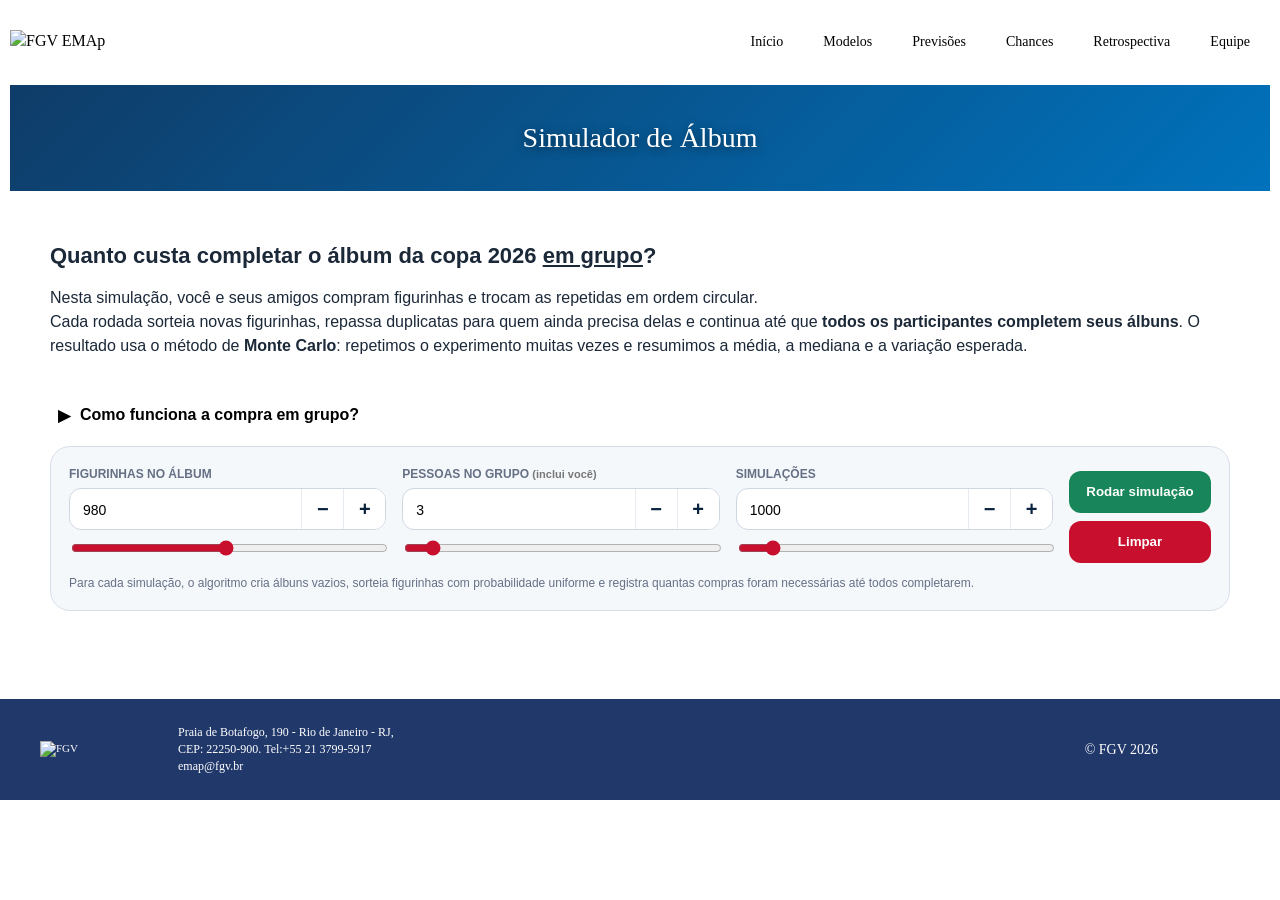
==== docs/album.html @ d5996867 "Add album.html and album.css" ====
<!ATUALIZADO EM: 22/05/2026>
<!DOCTYPE html>
<html lang="pt-BR">
    <head>
        <link rel="icon" href="images/favicon.png">
        <meta charset="UTF-8"/>
        <meta name="viewport" content="width=device-width, initial-scale=1.0">
        <link rel="stylesheet" href="css/styles.css" type="text/css">
        <link rel="stylesheet" href="css/album.css" type="text/css">
        <title>EMAp: Simulador de Álbum</title>
        <!-- Global site tag (gtag.js) - Google Analytics -->
        <script async src="https://www.googletagmanager.com/gtag/js?id=UA-119803899-1"></script>
        <script>
            window.dataLayer = window.dataLayer || [];
            function gtag() {
                dataLayer.push(arguments);
            }
            gtag('js', new Date());
            gtag('config', 'UA-119803899-1');
        </script>
    </head>
    <body>
        <!-- Início do cabeçalho-->
        <div class="page">
            <header>
                <div class="container-header">
                    <div class="logo">
                        <img src="images/logo.png" alt="FGV EMAp" />
                    </div>

                    <div class="menu-toggle" aria-label="Abrir menu" role="button" tabindex="0">
                        <span></span>
                        <span></span>
                        <span></span>
                    </div>

                    <nav class="menu">
                        <ul>
                            <li><a href="index.html">Início</a></li>
                            <li><a href="modelos.html">Modelos</a></li>
                            <li><a href="previsoes.html">Previsões</a></li>
                            <li><a href="chances.html">Chances</a></li>
                            <li><a href="vis.html">Retrospectiva</a></li>
                            <li><a href="equipe.html">Equipe</a></li>
                            <!--<li><a href="midia.html">Na Mídia</a></li>-->
                        </ul>
                    </nav>
                </div>
            </header>
            <!--Final do cabeçalho-->

            <!-- Banner das páginas -->
            <div class="banner-cabecalho">
                <div class="texto-banner">Simulador de Álbum</div>
            </div>
            <!--Fim do banner das páginas-->

            <!-- Conteúdo principal -->
            <div class="container">
                <div id="conteudo" style="width: 100%; max-width: 1200px; margin: 0 auto;">
                    <section id="album-simulador" class="album-simulador">
                        <div class="album-hero">
                            <h1>Quanto custa completar o álbum da copa 2026 <u>em grupo</u>?</h1>
                            <p>
                                Nesta simulação, você e seus amigos compram figurinhas e trocam as repetidas em ordem circular.<br>
                                Cada rodada sorteia novas figurinhas, repassa duplicatas para quem ainda precisa delas e continua até que
                                <strong>todos os participantes completem seus álbuns</strong>. O resultado usa o método de <strong>Monte Carlo</strong>:
                                repetimos o experimento muitas vezes e resumimos a média, a mediana e a variação esperada.
                            </p>
                        </div>

                        <button class="wc-accordion-toggle" type="button" aria-expanded="false" aria-controls="album-how-it-works">
                            <span class="arrow">▶</span>
                            Como funciona a compra em grupo?
                        </button>

                        <div id="album-how-it-works" class="wc-accordion-content">
                            <div class="wc-accordion-inner">
                                <p>Neste modelo, simulamos um grupo cooperando para reduzir desperdício de figurinhas repetidas:</p>
                                <ol>
                                    <li>Cada participante compra uma figurinha por vez, em rodízio.</li>
                                    <li>Se a pessoa já tem a figurinha, ela passa a repetida para o próximo participante do círculo.</li>
                                    <li>A figurinha continua circulando até encontrar alguém que ainda não a tenha; se todos já tiverem, ela é descartada.</li>
                                    <li><strong>Importante:</strong> quem completa o álbum primeiro continua comprando para ajudar o grupo até que o último álbum seja fechado.</li>
                                </ol>
                            </div>
                        </div>

                        <div class="album-controls" aria-label="Configurações da simulação">
                            <div class="album-field">
                                <label for="album-stickers">Figurinhas no álbum</label>
                                <div class="album-stepper">
                                    <input id="album-stickers" type="number" inputmode="numeric" min="10" max="2000" step="1" value="980">
                                    <button type="button" data-step-target="album-stickers" data-step="-10" aria-label="Diminuir figurinhas">−</button>
                                    <button type="button" data-step-target="album-stickers" data-step="10" aria-label="Aumentar figurinhas">+</button>
                                </div>
                                <input id="album-stickers-range" type="range" min="10" max="2000" step="10" value="980" aria-label="Figurinhas no álbum">
                            </div>

                            <div class="album-field">
                                <label for="album-people">Pessoas no grupo <small>(inclui você)</small></label>
                                <div class="album-stepper">
                                    <input id="album-people" type="number" inputmode="numeric" min="1" max="30" step="1" value="3">
                                    <button type="button" data-step-target="album-people" data-step="-1" aria-label="Diminuir pessoas">−</button>
                                    <button type="button" data-step-target="album-people" data-step="1" aria-label="Aumentar pessoas">+</button>
                                </div>
                                <input id="album-people-range" type="range" min="1" max="30" step="1" value="3" aria-label="Pessoas no grupo">
                            </div>

                            <div class="album-field">
                                <label for="album-simulations">Simulações</label>
                                <div class="album-stepper">
                                    <input id="album-simulations" type="number" inputmode="numeric" min="100" max="10000" step="100" value="1000">
                                    <button type="button" data-step-target="album-simulations" data-step="-100" aria-label="Diminuir simulações">−</button>
                                    <button type="button" data-step-target="album-simulations" data-step="100" aria-label="Aumentar simulações">+</button>
                                </div>
                                <input id="album-simulations-range" type="range" min="100" max="10000" step="100" value="1000" aria-label="Número de simulações">
                            </div>

                            <div class="album-actions">
                                <button id="album-run" class="album-run" type="button">Rodar simulação</button>
                                <button id="album-reset" class="album-reset" type="button">Limpar</button>
                            </div>

                            <p class="album-hint">
                                Para cada simulação, o algoritmo cria álbuns vazios, sorteia figurinhas com probabilidade uniforme e registra quantas compras foram necessárias até todos completarem.
                            </p>
                        </div>

                        <div id="album-progress" class="album-progress" hidden>
                            <div class="album-progress-top">
                                <span>Simulando...</span>
                                <strong id="album-progress-label">0%</strong>
                            </div>
                            <div class="album-progress-bar" aria-hidden="true">
                                <span id="album-progress-fill"></span>
                            </div>
                        </div>

                        <div id="album-results" class="album-results" hidden>
                            <div class="album-results-head">
                                <div>
                                    <h2>Resumo das simulações</h2>
                                </div>
                                <p id="album-result-text"></p>
                            </div>

                            <div id="album-summary" class="wc-summary" aria-label="Resumo numérico da simulação"></div>

                            <div class="album-result-grid">
                                <div class="album-chart-card">
                                    <h3>Distribuição do total de figurinhas compradas</h3>
                                    <canvas id="album-histogram" height="220"></canvas>
                                    <p class="album-notes">O gráfico mostra a concentração dos resultados: quanto mais alta a barra, mais simulações terminaram naquele intervalo.</p>
                                </div>

                                <div class="album-table-card">
                                    <h3>Detalhes</h3>
                                    <table class="album-table">
                                        <tbody id="album-detail-body"></tbody>
                                    </table>
                                    <p class="album-notes">A referência “sozinho” usa a estimativa clássica do problema do colecionador de cupons para uma pessoa sem trocas.</p>
                                </div>
                            </div>
                        </div>
                    </section>
                </div>
            </div>
        </div>
        <!--Final do conteúdo-->

        <footer id="footer">
            <div class="container">
                <div class="logo-rodape column-3"><img src="images/logo-rodape.png" alt="FGV" /></div>
                <div class="txt-middle column-3">Praia de Botafogo, 190 - Rio de Janeiro - RJ, <br>
                    CEP: 22250-900. Tel:+55 21 3799-5917<br>
                    emap@fgv.br</div>
                <div class="txt-right column-3">© FGV 2026</div>
            </div>
        </footer>

        <script src="js/main.js"></script>
        <script>
            (function () {
                'use strict';

                const $ = (selector) => document.querySelector(selector);
                const formatter = new Intl.NumberFormat('pt-BR', { maximumFractionDigits: 0 });
                const decimalFormatter = new Intl.NumberFormat('pt-BR', { maximumFractionDigits: 1 });

                const inputs = {
                    stickers: $('#album-stickers'),
                    stickersRange: $('#album-stickers-range'),
                    people: $('#album-people'),
                    peopleRange: $('#album-people-range'),
                    simulations: $('#album-simulations'),
                    simulationsRange: $('#album-simulations-range')
                };

                const runButton = $('#album-run');
                const resetButton = $('#album-reset');
                const progress = $('#album-progress');
                const progressFill = $('#album-progress-fill');
                const progressLabel = $('#album-progress-label');
                const resultsPanel = $('#album-results');
                const resultText = $('#album-result-text');
                const summary = $('#album-summary');
                const detailBody = $('#album-detail-body');
                const canvas = $('#album-histogram');

                const defaults = {
                    stickers: 980,
                    people: 3,
                    simulations: 1000
                };

                function clamp(value, min, max) {
                    return Math.min(Math.max(value, min), max);
                }

                function readInt(input) {
                    const value = Number.parseInt(input.value, 10);
                    const min = Number.parseInt(input.min, 10);
                    const max = Number.parseInt(input.max, 10);
                    return clamp(Number.isFinite(value) ? value : min, min, max);
                }

                function syncPair(numberInput, rangeInput) {
                    const value = readInt(numberInput);
                    numberInput.value = value;
                    rangeInput.value = value;
                }

                function bindPair(numberInput, rangeInput) {
                    numberInput.addEventListener('input', () => syncPair(numberInput, rangeInput));
                    numberInput.addEventListener('change', () => syncPair(numberInput, rangeInput));
                    rangeInput.addEventListener('input', () => {
                        numberInput.value = rangeInput.value;
                    });
                }

                bindPair(inputs.stickers, inputs.stickersRange);
                bindPair(inputs.people, inputs.peopleRange);
                bindPair(inputs.simulations, inputs.simulationsRange);

                document.querySelectorAll('[data-step-target]').forEach((button) => {
                    button.addEventListener('click', () => {
                        const target = document.getElementById(button.dataset.stepTarget);
                        const range = document.getElementById(`${button.dataset.stepTarget}-range`);
                        const step = Number.parseInt(button.dataset.step, 10) || 1;
                        target.value = readInt(target) + step;
                        syncPair(target, range);
                    });
                });

                document.querySelectorAll('.wc-accordion-toggle').forEach((toggle) => {
                    toggle.addEventListener('click', () => {
                        const content = document.getElementById(toggle.getAttribute('aria-controls')) || toggle.nextElementSibling;
                        const isOpen = toggle.classList.toggle('active');
                        toggle.setAttribute('aria-expanded', isOpen ? 'true' : 'false');
                        content.style.maxHeight = isOpen ? `${content.scrollHeight}px` : null;
                    });
                });

                resetButton.addEventListener('click', () => {
                    inputs.stickers.value = defaults.stickers;
                    inputs.people.value = defaults.people;
                    inputs.simulations.value = defaults.simulations;
                    syncPair(inputs.stickers, inputs.stickersRange);
                    syncPair(inputs.people, inputs.peopleRange);
                    syncPair(inputs.simulations, inputs.simulationsRange);
                    resultsPanel.hidden = true;
                    progress.hidden = true;
                });

                function simulateOneAlbumRun(albumSize, peopleCount, marker, albums) {
                    const missing = new Int32Array(peopleCount);
                    missing.fill(albumSize);

                    let completed = 0;
                    let purchases = 0;

                    while (completed < peopleCount) {
                        for (let buyer = 0; buyer < peopleCount && completed < peopleCount; buyer += 1) {
                            const sticker = Math.floor(Math.random() * albumSize);
                            purchases += 1;

                            let receiver = buyer;
                            for (let passed = 0; passed < peopleCount; passed += 1) {
                                if (albums[receiver][sticker] !== marker) {
                                    albums[receiver][sticker] = marker;
                                    missing[receiver] -= 1;

                                    if (missing[receiver] === 0) {
                                        completed += 1;
                                    }
                                    break;
                                }
                                receiver = (receiver + 1) % peopleCount;
                            }
                        }
                    }

                    return purchases;
                }

                function percentile(sorted, p) {
                    if (!sorted.length) return 0;
                    const position = (sorted.length - 1) * p;
                    const base = Math.floor(position);
                    const rest = position - base;
                    const next = sorted[base + 1];
                    return next === undefined ? sorted[base] : sorted[base] + rest * (next - sorted[base]);
                }

                function harmonic(n) {
                    let total = 0;
                    for (let i = 1; i <= n; i += 1) {
                        total += 1 / i;
                    }
                    return total;
                }

                function buildStat(value, label, extraClass) {
                    return `
                        <div class="wc-stat ${extraClass || ''}">
                            <strong>${value}</strong>
                            <span>${label}</span>
                        </div>
                    `;
                }

                function setProgress(done, total) {
                    const percentage = total === 0 ? 0 : Math.round((done / total) * 100);
                    progressFill.style.width = `${percentage}%`;
                    progressLabel.textContent = `${percentage}%`;
                }

                function summarize(results, albumSize, peopleCount, simulations) {
                    const sorted = results.slice().sort((a, b) => a - b);
                    const sum = sorted.reduce((acc, value) => acc + value, 0);
                    const average = sum / sorted.length;
                    const averagePerPerson = average / peopleCount;
                    const median = percentile(sorted, 0.5);
                    const p05 = percentile(sorted, 0.05);
                    const p25 = percentile(sorted, 0.25);
                    const p75 = percentile(sorted, 0.75);
                    const p90 = percentile(sorted, 0.90);
                    const p95 = percentile(sorted, 0.95);
                    const min = sorted[0];
                    const max = sorted[sorted.length - 1];
                    const singleExpected = albumSize * harmonic(albumSize);
                    const economy = (1 - (averagePerPerson / singleExpected)) * 100;

                    resultText.innerHTML = `Com ${formatter.format(simulations)} simulações, um grupo de ${peopleCount} pessoa${peopleCount > 1 ? 's' : ''} precisou, em média, de <strong>${formatter.format(average)}</strong> figurinhas compradas no total.`;

                    summary.innerHTML = [
                        buildStat(formatter.format(average), 'média do grupo'),
                        buildStat(formatter.format(averagePerPerson), 'média por pessoa'),
                        buildStat(formatter.format(median), 'mediana do grupo'),
                        buildStat(formatter.format(p90), '90% terminam até'),
                        buildStat(`${decimalFormatter.format(economy)}%`, 'economia vs. sozinho', economy >= 0 ? 'is-good' : 'is-bad')
                    ].join('');

                    detailBody.innerHTML = `
                        <tr><th>Figurinhas no álbum</th><td>${formatter.format(albumSize)}</td></tr>
                        <tr><th>Pessoas no grupo</th><td>${formatter.format(peopleCount)}</td></tr>
                        <tr><th>Simulações Monte Carlo</th><td>${formatter.format(simulations)}</td></tr>
                        <tr><th>Mínimo observado</th><td>${formatter.format(min)}</td></tr>
                        <tr><th>Percentil 5%</th><td>${formatter.format(p05)}</td></tr>
                        <tr><th>Percentil 25%</th><td>${formatter.format(p25)}</td></tr>
                        <tr><th>Percentil 75%</th><td>${formatter.format(p75)}</td></tr>
                        <tr><th>Percentil 95%</th><td>${formatter.format(p95)}</td></tr>
                        <tr><th>Máximo observado</th><td>${formatter.format(max)}</td></tr>
                        <tr><th>Referência sozinho</th><td>${formatter.format(singleExpected)} figurinhas por pessoa</td></tr>
                    `;

                    drawHistogram(sorted);
                    resultsPanel.hidden = false;
                    resultsPanel.scrollIntoView({ behavior: 'smooth', block: 'start' });
                }

                function drawHistogram(values) {
                    if (!values.length || !canvas) return;

                    const containerWidth = canvas.parentElement.clientWidth || 720;
                    const cssWidth = Math.max(320, containerWidth - 28);
                    const cssHeight = 220;
                    const dpr = window.devicePixelRatio || 1;
                    canvas.style.width = `${cssWidth}px`;
                    canvas.style.height = `${cssHeight}px`;
                    canvas.width = Math.floor(cssWidth * dpr);
                    canvas.height = Math.floor(cssHeight * dpr);

                    const ctx = canvas.getContext('2d');
                    ctx.setTransform(dpr, 0, 0, dpr, 0, 0);
                    ctx.clearRect(0, 0, cssWidth, cssHeight);

                    const bins = Math.min(24, Math.max(8, Math.round(Math.sqrt(values.length))));
                    const min = values[0];
                    const max = values[values.length - 1];
                    const span = Math.max(1, max - min);
                    const counts = new Array(bins).fill(0);

                    values.forEach((value) => {
                        const index = Math.min(bins - 1, Math.floor(((value - min) / span) * bins));
                        counts[index] += 1;
                    });

                    const padding = { top: 16, right: 16, bottom: 34, left: 44 };
                    const chartWidth = cssWidth - padding.left - padding.right;
                    const chartHeight = cssHeight - padding.top - padding.bottom;
                    const maxCount = Math.max(...counts);
                    const barGap = 4;
                    const barWidth = chartWidth / bins;

                    ctx.font = '12px Arial, sans-serif';
                    ctx.fillStyle = '#667085';
                    ctx.strokeStyle = '#d7dee8';
                    ctx.lineWidth = 1;

                    ctx.beginPath();
                    ctx.moveTo(padding.left, padding.top);
                    ctx.lineTo(padding.left, padding.top + chartHeight);
                    ctx.lineTo(padding.left + chartWidth, padding.top + chartHeight);
                    ctx.stroke();

                    counts.forEach((count, index) => {
                        const height = maxCount === 0 ? 0 : (count / maxCount) * chartHeight;
                        const x = padding.left + index * barWidth + barGap / 2;
                        const y = padding.top + chartHeight - height;
                        ctx.fillStyle = '#213d7a';
                        ctx.fillRect(x, y, Math.max(1, barWidth - barGap), height);
                    });

                    ctx.fillStyle = '#667085';
                    ctx.textAlign = 'left';
                    ctx.fillText(formatter.format(min), padding.left, cssHeight - 10);
                    ctx.textAlign = 'right';
                    ctx.fillText(formatter.format(max), padding.left + chartWidth, cssHeight - 10);
                    ctx.textAlign = 'left';
                    ctx.fillText(formatter.format(maxCount), 4, padding.top + 8);
                    ctx.fillText('0', 4, padding.top + chartHeight);
                }

                async function runSimulation() {
                    const albumSize = readInt(inputs.stickers);
                    const peopleCount = readInt(inputs.people);
                    const simulations = readInt(inputs.simulations);

                    syncPair(inputs.stickers, inputs.stickersRange);
                    syncPair(inputs.people, inputs.peopleRange);
                    syncPair(inputs.simulations, inputs.simulationsRange);

                    runButton.disabled = true;
                    resetButton.disabled = true;
                    resultsPanel.hidden = true;
                    progress.hidden = false;
                    setProgress(0, simulations);

                    const albums = Array.from({ length: peopleCount }, () => new Uint32Array(albumSize));
                    const results = [];
                    const batchSize = Math.max(1, Math.floor(simulations / 60));

                    for (let i = 0; i < simulations; i += 1) {
                        results.push(simulateOneAlbumRun(albumSize, peopleCount, i + 1, albums));

                        if ((i + 1) % batchSize === 0 || i + 1 === simulations) {
                            setProgress(i + 1, simulations);
                            await new Promise((resolve) => window.requestAnimationFrame(resolve));
                        }
                    }

                    summarize(results, albumSize, peopleCount, simulations);
                    progress.hidden = true;
                    runButton.disabled = false;
                    resetButton.disabled = false;
                }

                runButton.addEventListener('click', runSimulation);
            }());
        </script>
    </body>
</html>
---- docs/css/styles.css ----
/* =============== DECLARANDO AS FONTES ===============*/
@font-face {
    font-family: 'gotham-book';
    src: url("fontes/gothambook.eot");
    src: url("fontes/gothambook.eot?#iefix") format('embedded-opentype'), url("fontes/gothambook.woff") format('woff'), url("fontes/gothambook.ttf") format('truetype'), url("fontes/gothambook.svg#gothambook") format('svg');
    font-weight: normal;
    font-style: normal;
}

@font-face {
    font-family: 'gotham-bold';
    src: url("fontes/gothambold.eot");
    src: url("fontes/gothambold.eot?#iefix") format('embedded-opentype'), url("fontes/gothambold.woff") format('woff'), url("fontes/gothambold.ttf") format('truetype'), url("fontes/gothambold.svg#gothambold") format('svg');
    font-weight: normal;
    font-style: normal;
}
@font-face {
    font-family: 'gotham-medium';
    src: url("fontes/gothammedium.eot");
    src: url("fontes/gothammedium.eot?#iefix") format('embedded-opentype'), url("fontes/gothammedium.woff") format('woff'), url("fontes/gothammedium.ttf") format('truetype'), url("fontes/gothammedium.svg#gothammedium") format('svg');
    font-weight: normal;
    font-style: normal;
}
/* ============= CONFIGURAÇÕES GERAIS =================*/
*{
    box-sizing: border-box;
}
body{
    margin: 0;
    font-family: 'gotham-book';
    line-height: 1.4;
    overflow-x: hidden;
}
img {
    max-width: 100%;
    height: auto;
}
.page{
    flex: 1;
    max-width: 1260px;
    width: 100%;
    margin: 0 auto;
}
.container{
    max-width: 1200px;
    margin: 40px auto;
    width: 100%;
    overflow: hidden;
}
.margin-top-40 {
    margin-top: 40px;
}
.bold{
    font-weight: bold;
}
/* ============= CABEÇALHO =================*/
header{
    padding: 30px 0 50px;
    width: 100%;
    margin: 0 auto;
    position: relative;
}
.logo {
    float: left;
}
.menu-toggle {
    display: none;
    float: right;
    cursor: pointer;
    flex-direction: column;
    justify-content: space-between;
    width: 30px;
    height: 21px;
    margin-top: 10px;
}
.menu-toggle span {
    display: block;
    height: 3px;
    width: 100%;
    background-color: #000;
    border-radius: 3px;
    transition: all 0.3s ease;
}
.menu-toggle.active span:nth-child(1) {
    transform: translateY(9px) rotate(45deg);
}
.menu-toggle.active span:nth-child(2) {
    opacity: 0;
}
.menu-toggle.active span:nth-child(3) {
    transform: translateY(-9px) rotate(-45deg);
}
.menu {
    float: right;
}
.menu > ul {
    padding: 0;
    margin: 0;
}
.menu > ul > li {
    list-style: none;
    float: left;
    padding: 0 20px 33px;
    position:relative;
}
.menu > ul > li > a{
    color:#000;
    font-size: 14px;
    font-family: gotham-book;
    text-decoration: none;
}
.menu > ul > li.active > a {
    color: #0093d2;
    font-family: gotham-bold;
   text-decoration: underline;
}
.menu > ul > li:hover > ul {
    display: block;
}

/* Dropdowns antigos, caso existam em outras páginas */
.menu > ul > li:not(.dropdown) > ul {
    padding: 0;
    margin: 0;
    position: absolute;
    bottom: -102px;
    left: 0;
    background: #f9f9f9;
    z-index: 99;
    width: 220px;
    display: none;
}

.menu > ul > li:not(.dropdown) > ul > li {
    list-style: none;
    border-bottom: 1px solid #ccc;
}

.menu > ul > li:not(.dropdown) > ul > li > a {
    text-decoration: none;
    padding: 12px 40px 12px 12px;
    display: block;
    font-size: 13px;
    color: #000;
    background: url("../images/seta-lateral-black.png") no-repeat 90% center;
}
.menu > ul > li > ul > li.last{
    border: none;
}

@media (min-width: 769px) {
    header {
        position: sticky;
        top: 0;
        z-index: 1000;
        background: #fff;
    }
}


/* mapa melhor classificação */
/* mapa melhor campanha */

#map {
    width: 100%;
    height: 420px; /* Altura reduzida para evitar rolagem excessiva */
    background: #f8f9fa;
    border-radius: 8px;
    overflow: hidden;
    box-shadow: 0 2px 5px rgba(0,0,0,.10);
    position: relative;
}

@media (max-width: 940px) {
    #map {
        height: 320px; /* Mais baixo no celular para focar no conteúdo */
    }
}
/* popup */

.leaflet-popup-content{
    margin:12px 14px;
    line-height:1.5;
}

.leaflet-popup-content h3{
    margin:0 0 8px;
    font-size:16px;
    color:#111827;
}

.leaflet-popup-content b{
    color:#111827;
}
/* =========================
   TOOLTIP
========================= */

.leaflet-tooltip {
    background: #fff;
    border: none;
    border-radius: 10px;
    padding: 8px 6px;
    box-shadow: 0 3px 14px rgba(0,0,0,.14);
    color: #111827;
    
    /* LARGURA E ALTURA FLEXÍVEIS */
    width: auto;
    min-width: 70px;
    /* max-width: 220px;       Não deixa ficar largo demais */
    max-height: 250px;      /* Não deixa ficar alto demais */
    overflow-y: auto;       /* Se o texto for gigante, cria scroll interno */
    
    font-size: 11px;
    line-height: 1.3;
    pointer-events: none;
    white-space: normal;    /* Força o texto a quebrar linha */
    word-wrap: break-word;  /* Garante que palavras longas não vazem */
}

/* Garante que o conteúdo interno acompanhe a flexibilidade */
.leaflet-tooltip div {
    display: block;
    width: 100%;
}



.leaflet-tooltip h3{
    margin:0 0 2px;
    font-size:10px;
    /* font-weight:700; */
}

.leaflet-tooltip b{
    font-size:10px;
}

.leaflet-tooltip:before{
    display:none;
}

.leaflet-interactive{
    outline:none !important;
}

.leaflet-interactive:focus{
    outline:none !important;
}

path:focus{
    outline:none !important;
}

svg path{
    outline:none !important;
}
/* =========================
   LABELS DOS PAÍSES
========================= */

/* .country-label{
    background:none;
    border:none;
}

.country-label span{

    font-size:8px;
    font-weight:400;

    color:#7a7a7a;

    white-space:nowrap;

    pointer-events:none;

    /* text-shadow:
        0 0 2px #fff,
        0 0 4px #fff,
        0 0 6px #fff; 
} */ 

/* MOBILE */

/* @media(max-width:940px){

    .country-label span{
        font-size:8px;
    }
} */



/* Baixa o nível do container de controles (zoom e legenda) */
.leaflet-top, 
.leaflet-bottom {
    z-index: 800 !important;
}

/* Garante que os panes do mapa (o desenho dos países) também fiquem abaixo */
.leaflet-pane {
    z-index: 400 !important;
}

/* =========================
   LEGENDA COMPACTA E SOBREPOSTA
========================= */

.legend {
    position: absolute; /* Faz a legenda flutuar sobre o mapa */
    bottom: 5px;       /* Distância do fundo */
    right: 10px;        /* Distância da direita */
    z-index: 1000;      /* Garante que fique acima do mapa */
    
    background: rgba(255, 255, 255, 0.822); /* Leve transparência */
    padding: 6px 8px;   /* Reduzido */
    border-radius: 6px; /* Mais discreto */
    box-shadow: 0 1px 5px rgba(0,0,0,0.2);
    
    font-size: 8.5px;   /* Menor para compactar */
    display: grid;
    grid-template-columns: repeat(3, auto);
    gap: 4px 8px;       /* Espaço entre itens reduzido */
    pointer-events: none; /* Evita que a legenda atrapalhe cliques no mapa atrás dela */
}

.legend-title {
    grid-column: 1 / -1;
    font-size: 9px;
    font-weight: 700;   /* Negrito ajuda na leitura mesmo pequena */
    margin-bottom: 0;   /* Colado nos itens */
    color: #111827;
    text-transform: uppercase;
    letter-spacing: 0.5px;
}

.legend-item {
    display: flex;
    align-items: center;
    gap: 4px;           /* Mais perto da cor */
    white-space: nowrap;
}

.legend-color {
    width: 8px;         /* Reduzido de 10px */
    height: 8px;        /* Reduzido de 10px */
    border-radius: 2px;
}

/* MOBILE */
@media (max-width: 940px) {
    .legend {
        bottom: 5px;    /* Mais perto da borda no mobile */
        right: 5px;
        grid-template-columns: repeat(2, auto); /* Quebra em 2 colunas para não ficar larga */
        font-size: 8px;
        padding: 4px 6px;
        gap: 2px 6px;
    }
}


/*=================== BANNER ===========================*/
.banner-cabecalho{
    min-height: 106px;
    height: auto;
    position: relative;
    background: #0f3c68; /* Fallback */
    background: linear-gradient(135deg, #0f3c68 0%, #0072bc 100%) !important;
    display: flex;
    align-items: center;
    justify-content: center;
    width: 100%;
}
.banner-cabecalho.inicial{
    /*height: 232px;*/
    min-height: 200px;
    height: auto;
}
.texto-banner.inicial{
    font-size: 37px;
    top: 50%;
}
.texto-banner{
    position: absolute;
    top:50%;
    font-family: gotham-bold;
    font-size: 28px;
    color:#fff;
    left: 50%;
    width: 100%;
    max-width: 1200px;
    transform: translate(-50%, -50%);
    text-shadow: 0 2px 10px rgba(0,0,0,0.5);
    padding: 0 20px;
    text-align: center;
}
/*=================== CONTEUDO ===========================*/
#conteudo {
    max-width: 875px;
    width: 100%;
    float: left;
    line-height: 1.5;
}
#conteudo a{
    color:#0093d2;
}
.max-780{
    max-width: 780px;
}
.font-16{
    font-size: 16px;
}
.font-18{
    font-size: 18px;
}
.caixa{
    margin-top: 50px;
}
.caixa a{
    color:#21386a !important;
}
/*=============== Barra lateral direita ======================*/
#barra-lateral-direita {
    overflow: hidden;
    float: right;
    max-width: 285px;
    width: 100%;
}

.menu-caixa > ul {
    padding: 0;
    margin: 0;
    border: 1px solid #dcdcdc;
}
.menu-caixa > ul > li,
.titulo-menu{
    list-style: none;
}

.menu-caixa > ul > li > a{
    padding: 15px 20px;
    display: block;
    font-family: 'gotham-book';
    color: #21386a;
    font-size: 13px;
    text-decoration: none;
    border-bottom: 1px solid #dcdcdc;
    background: url("../images/seta-lateral.png")no-repeat 94% center;
}
.menu-caixa > ul > li.last a{
    border: none;
}
.titulo-menu{
    color:#FFF;
    font-family: 'gotham-book';
    background: #21386a;
    font-size: 15px;
    text-align: center;
    padding: 10px 20px;
}
/*=============== TABELA MENU PAGERANK ======================*/
.menu-table{
    width: 100%;
    color:#223869;
}
.tg-line {
    border: 1px solid #ccc;
    padding:5px;
    border-top:0;
}
.time{
    border-right: 0;
    border-left:0;
}
.button-mais {
    display: block;
    text-align: center;
    font-size: 12px;
    padding: 10px 0;
    background: #e5e5e5;
    font-family: gotham-medium;
    color: #5e5e5e;
    cursor: pointer;
}
.label-chances {
    font-size: 12px;
    color: #565656;
    font-family: gotham-medium;
    margin-bottom: 20px;
}
.menu-expand {
    height: 277px;
    overflow: hidden;
}
/*=============== TABELA DE CHANCES ======================*/
table{
    font-size: 12px;
}
.tg-cinza {
    background: #f3f3f3;
    text-align: center;
    padding: 5px;
}
.tg-cinza.dark{
    background: #ebe9ea;
}
.title-table {
    padding-left: 10px;
}
.border-right {
    border-right: 1px solid #ccc;
}
.campeao {
    color: #FFF;
    padding-left: 50px;
    text-align: left;
    padding-right: 20px;
    background:#21386a url(../images/cup.png)no-repeat 10px center;
}
.line-table {
    border-bottom: 1px solid #ccc;
    padding: 10px 0;
    border-right: 1px solid #ccc;
}
.container-linha img {
    max-width: 22px;
    vertical-align: bottom;
}
.border-right-none{
    border-right: none;
}
.center{
    text-align: center;
}

/* =============== DISCLAIMER NO INICIO ==============*/
.disclaimer {
    margin-top: 40px;
    padding: 16px 20px;
    background: #f5f5f5;
    border-left: 5px solid #999;
    border-radius: 6px;
    font-size: 15px;
    line-height: 1.6;
    color: #555;
}

/*=============== FAIXA GRUPOS ======================*/
.faixa-grupo{
    background: #1b59a6;
    color:#FFF;
    font-size: 14px;
    font-family: 'gotham-bold';
    text-transform: uppercase;
    text-align: center;
    padding: 10px 0;
}
.grupos {
    overflow: hidden;
    padding-bottom: 30px;
    margin-bottom: 30px;
    border-bottom: 1px solid #eee;
}
.label-rodada {
    text-align: center;
    margin: 10px 0;
    font-family: "gotham-bold";
    color:#636363;
    text-transform: uppercase;
    font-size: 12px;
}
.ly-rodada {
    float: left;
    width: 275px;
}
.qd-rodada {
    float: left;
    width: 126px;
    border: 1px solid #d2d2d2;
    padding-top: 2px;
    border-bottom: none;
}
.label-rodada {
    text-align: center;
    margin-top: 10px;
}
.esq-rodada {
    margin-right: 10px;
}
.ly-oitavas {
    float: left;
    width: 420px;
}
.qd-oitavas {
    float: left;
    width: 189px;
    border: 1px solid #d2d2d2;
    padding-top: 2px;
    border-bottom: none;
}
.label-oitavas {
    text-align: center;
    margin-top: 10px;
}
.esq-oitavas {
    margin-right: 10px;
}
.ly-finais {
    float: center;
    width: 550px;
}
.qd-finais {
    float: center;
    width: 189px;
    border: 1px solid #d2d2d2;
    padding-top: 2px;
    border-bottom: none;
}
.label-finais {
    text-align: center;
    margin-top: 10px;
}
.esq-finais {
	float: center;
    margin-right: 10px;
}
.img-rod {
    line-height: 0;
    text-align: center;
    background: #f3f3f3
}
.celula {
    text-align: center;
    padding: 5px;
    background: #f3f3f3;
    text-transform: uppercase;
    font-size: 12px;
    border-bottom: 1px solid #d2d2d2
}
.ly-rodada.middle {
    margin: 0 25px;
}
/*FONTES*/
.letter-blue{
    color:#214a82;
}
.black-bold {
    font-family: "gotham-medium";
}
.blue-bold{
    font-family: "gotham-bold";
    color:#0093d2;
}
/*=============== VISUALIZAÇÃO DAS BOLAS DE OURO/PRATA/BRONZE JOGADORES ======================*/

.error {
color: red;
}

.ball-award-header {
  display: flex;
  justify-content: space-between;
  align-items: center;
  gap: 16px;
  flex-wrap: wrap;
}

.ball-award-header select {
  border-radius: 8px;
  border: 1px solid #ccc;
  font-size: 14px;
}

.ball-award-filter {
  display: flex;
  align-items: center;
  gap: 10px;
}

.ball-award-filter label {
  font-size: 16px;
  color: #000000;
}

.ball-award-filter select {
  appearance: none;
  -webkit-appearance: none;
  -moz-appearance: none;

  min-width: 110px;
  height: 35px;
  padding: 0 42px 0 14px;

  border-radius: 12px;
  background-color: #315173;
  color: #ffffff;

  font-family: "gotham-medium";
  font-size: 15px;
  cursor: pointer;
  outline: none;

  background-image:
    linear-gradient(45deg, transparent 50%, #ffffff 50%),
    linear-gradient(135deg, #ffffff 50%, transparent 50%);
  background-position:
    calc(100% - 18.5px) calc(50% - 3px),
    calc(100% - 13px) calc(50% - 3px);
    
  background-size: 6px 6px, 6px 6px;
  background-repeat: no-repeat;
  transition: border-color 0.2s ease, box-shadow 0.2s ease, background-color 0.2s ease;
}


/*.ball-award-filter select:focus {
  box-shadow: 0 0 0 3px rgba(90, 161, 242, 0.18);
}

.ball-award-filter select option {
  background: #0d1b2a;
  color: #ffffff;
}*/


/* CONFIGURAÇÕES DO CARD DE JOGADOR */
.flip-card {
  perspective: 1200px;
  height: 460px;
}

.flip-card-inner {
  position: relative;
  width: 100%;
  height: 100%;
  transition: transform 0.7s ease;
  transform-style: preserve-3d;
}

@media (hover: hover) and (pointer: fine) {
  .flip-card:hover .flip-card-inner {
    transform: rotateY(180deg);
  }
}

.flip-card.is-flipped .flip-card-inner {
  transform: rotateY(180deg);
}

.flip-card-front,
.flip-card-back {
  position: absolute;
  inset: 0;
  backface-visibility: hidden;
  border-radius: 18px;
  overflow: hidden;
  background: #315173;
  color: #fff;
  border: 5px solid #315173;
}

.flip-card-front {
  display: flex;
  flex-direction: column;
}

.flip-card-front img {
  width: 100%;
  height: 260px;
  object-fit: cover;
  object-position: top;
  display: block;
  background: #315173;
}

.flip-card-back {
  transform: rotateY(180deg);
  padding: 22px 20px;
  display: flex;
  flex-direction: column;
  justify-content: center;
}

.scorer-info {
  padding: 16px;
  text-align: center;
}

.scorer-info h3 {
  margin: 0 0 8px 0;
  font-size: 20px;
  line-height: 1.2;
}

#conteudo .scorer-info h3 a {
  color: #ffffff !important;
  text-decoration: none;
  font-size: 17px;
}

.flip-card-front .ball-award-icon {
  width: 58px;
  height: 58px;
  object-fit: contain;
  object-position: center;
  display: block;
  margin: 12px auto 0;
  background: transparent;
}

/* Nome do Time */
.scorer-team {
  font-size: 15px;
  opacity: 0.9;
  margin-bottom: 8px;
  color:#26beff
}


.scorer-award {
  font-size: 14px;
  font-weight: 600;
}

.award-gold {
  color: #e3c865;
}

.award-silver {
  color: #cfcfcf;
}

.award-bronze {
  color: #e59443;
}

.card-back-title {
  font-size: 20px;
  font-weight: 700;
  margin-bottom: 18px;
  text-align: center;
}

.card-back-list {
  display: grid;
  gap: 12px;
}

.card-back-item {
  background: rgba(255,255,255,0.08);
  border-radius: 10px;
  padding: 10px 12px;
  font-size: 14px;
  line-height: 1.2;
}

.card-back-item strong {
  display: block;
  font-size: 13px;
  opacity: 0.8;
  margin-bottom: 3px;
}

.ball-award-grid {
    display: grid;
    grid-template-columns: repeat(3, minmax(240px, 1fr));
    gap: 22px;
    align-items: start;
    margin-bottom: 25px;
}


/* =============== EQUIPE ======================*/

.equipe-grid {
    display: grid;
    grid-template-columns: repeat(5, minmax(150px, 1fr));
    gap: 20px;
}

.membro-card {
    display: grid;
    grid-template-columns: 1fr;
    gap: 10px;
    padding: 15px;
    border: 1px solid #ddd;
    border-radius: 10px;
    box-sizing: border-box;
    justify-items: center;
    text-align: center;
}

/* Permite reordenar visualmente os elementos internos sem mudar o HTML */
.membro-info,
.membro-foto {
    display: contents;
}

.membro-info strong {
    grid-row: 2;
    font-size: 15px;
    line-height: 1.35;
    margin-left: 10px;
    margin-right: 10px;
}

.membro-foto img {
    grid-row: 1;
    width: 112.5px;
    height: 168px;
    border-radius: 6px;
    display: block;
    margin: 0 auto;
}

.membro-info span {
    grid-row: 3;
    display: block;
    font-size: 13px;
    line-height: 1;
}

.membro-foto a {
    display: flex;
    align-items: center;
    justify-content: center;
    gap: 6px;
    margin-top: 10px;
    font-size: 12px;
    color: #5c84c9;
    text-decoration: none;
    flex-wrap: wrap;
}

/* Ícone de email */
.membro-foto a img {
    width: 24px;
    height: 24px;
    object-fit: contain;
    flex-shrink: 0;
}

/* Mobile */
@media (max-width: 768px) {
    .membro-foto a {
        font-size: 12px;
        gap: 5px;
        flex-wrap: wrap;
        text-align: center;
    }

    .membro-foto a span {
        word-break: break-word;
        overflow-wrap: anywhere;
    }

    .membro-foto a img {
        width: 18px;
        height: 18px;
    }

    /* emails longos */
    .email-link.email-long {
        font-size: 10px;
    }
}

/* ══════════════════════════════════════
    ESTATÍSTICAS e CHAVEAMENTO 
 ══════════════════════════════════════ */

.wc-wrap { max-width: 100%; margin: 0 auto; }
.wc-sub  { font-size: 10px; letter-spacing: 4px; text-transform: uppercase; color: #3a5a6a }

/* PILLS */
.pill { font-size:12px; font-weight:700; padding:5px 16px; border-radius:3px; border:1px solid #777; background:transparent; color:#4a6070; cursor:pointer; transition:all .15s; letter-spacing:.5px; font-family:'Lato',sans-serif; }
.pill:hover { border-color:#4a6070; color:#8aabb8; }
.pill.active { background:#213d7a;  color:#ffffff; }
.pills-row { display:flex; justify-content:flex-end; align-items:center; gap:6px; flex-wrap:wrap; margin:12px 0 16px; }


/* EDITION BADGE */

.edition-badge {
  display: grid;
  grid-template-columns: 1fr auto 1fr;
  align-items: center;
  gap: 20px;
  width: 100%;         
  margin: 0 0 20px;   
  padding: 20px 32px;   
  border: 1.5px solid #e8edf4;
  border-radius: 14px;
}

/*  Desktop */
.eb-left { text-align: left; margin-right: 20px; }
.eb-year { font-family: 'Playfair Display', serif; font-size: 42px; font-weight: 900; color: #0b3560; line-height: 1; }
.eb-host { font-size: 20px; letter-spacing: 3px; text-transform: uppercase; color: #013f5e; margin-top: 2px; }

/* Logo da Copa */
.eb-logo { display: flex; flex-direction: column; align-items: center; gap: 6px; }
.eb-logo img { height: 180px; object-fit: contain; transition: transform .25s ease; }
.eb-logo img:hover { transform: scale(1.08); }
.eb-meta { font-size: 13px; text-align: center; color: #3a5a6a; line-height: 1.4; }

.eb-champ { display: flex; align-items: center; justify-content: flex-end; gap: 10px; }
.eb-champ-info { text-align: left; }
/* Texto "Campeã" */
.eb-champ-label { font-size: 14px; letter-spacing: 2px; color: #7a6010; text-transform: uppercase; }
/* Nome do Campeão */
.eb-champ-name { font-size: 18px; font-weight: 700; color: #006089; }

/* RESPONSIVIDADE PARA CELULAR */
@media (max-width: 768px) {
  .edition-badge {
    /* Logo à esquerda e Texto à direita */
    grid-template-columns: auto 1fr; 
    padding: 15px 20px;
    gap: 15px;
  }

  .eb-logo {
    display: flex !important;
    /* Move o logo para a primeira posição visual */
    order: 1; 
  }

  .eb-logo img {
    height: 80px; /* Tamanho ajustado para celular */
  }

  .eb-left {
    /* Move o texto para a segunda posição visual */
    order: 2; 
    text-align: left;
    margin-right: 0;
  }

  .eb-year {
    font-size: 28px;
  }

  .eb-host {
    font-size: 14px;
    letter-spacing: 1.5px;
  }

  .eb-champ {
    display: none !important;
  }
}

/* PODIUM */
.podium-row {
  display: grid;
  grid-template-columns: repeat(4, 1fr);
  gap: 10px;
  margin-bottom: 16px;
}

.podium-card {
  padding: 12px 10px;
  border-radius: 10px;
  text-align: center;
  border: 1px solid;
  box-shadow: 0 4px 14px rgba(0, 31, 63, .04);
  transition: transform .15s ease, box-shadow .15s ease;
}

.podium-card:hover {
  transform: translateY(-2px);
  box-shadow: 0 7px 18px rgba(0, 31, 63, .08);
}

.podium-pos {
  font-size: 11px;
  font-weight: 800;
  letter-spacing: 1.8px;
  text-transform: uppercase;
  margin-bottom: 7px;
}

.podium-flag img {
  width: 30px;
  height: 10px;
  object-fit: cover;
  border-radius: 3px;
}

.podium-team {
  font-size: 14px;
  font-weight: 700;
  color: #01226f;
  margin-top: 6px;
  line-height: 1.25;
}

@media(max-width:768px){
    .podium-row{ grid-template-columns:repeat(2,1fr); }
    .podium-team { font-size: 12px; }
    .podium-pos { font-size: 10px; } }

/*.podium-card.p1 { background:linear-gradient(160deg,#ffffff 0%,#fffdf5 70%,#faf3c0 100%); border-color:#f0c820; }
.podium-card.p2 { background:linear-gradient(160deg,#ffffff 0%,#f9fafb 75%,#e5e7eb 100%); border-color:#9ca3af; }
.podium-card.p3 { background:linear-gradient(160deg,#ffffff 0%,#fcf8f3 75%,#ead8c0 100%); border-color:#c08a3c; }
.podium-card.p4 { background:linear-gradient(160deg,#ffffff 0%,#ffffff 0%,#fef5f5 100%); border-color:#b99797f6; }*/
.podium-card.p1 { background:#fefdf4; border-color:#e5ca5b; }
.podium-card.p2 { background:#f5f8fb; border-color:#b2bac7; }
.podium-card.p3 { background:#fbf8f5; border-color:#e4b26d; }
.podium-card.p4 { background:#f9f5f5; border-color:#d0a7a7f6; }
.p1 .podium-pos{ color:#c8a105; } .p2 .podium-pos{ color:#6e6d6d; } .p3 .podium-pos{ color:#7b5316; } .p4 .podium-pos{ color:#c29993; }

/* INFO GRID */
.info-grid {
  display: grid;
  grid-template-columns: 1fr 1fr;
  gap: 14px;
  margin-bottom: 18px;
  align-items: stretch;
}

.stats-panel { 
    background:#ffffff;
    border:1.5px solid #e8edf4;
    border-radius:8px;
    padding:12px;
    display:grid;
    grid-template-columns:repeat(3,1fr);
    gap:4px; 
}

.stat-item   { text-align:center; padding:6px; border-right:1.5px solid #e8edf4; }
.stat-item:last-child { border-right:none; }

/* Values of "Partidas", Gols", ETC */
.stat-val{
    font-size:26px;
    font-weight:900;
    color:#eeb809;
    font-family:'IBM Plex Mono',monospace;
    line-height:1;
    display:block;
    max-width:100%;
    overflow-wrap:normal
}

.stat-lbl    { font-size:13px; font-weight:800; letter-spacing:1px; text-transform:uppercase; color:#003366; margin-top:4px; }
.stat-sub    { font-size:14px; font-weight:600; color:#7f8692; margin-top:2px; }

/* Painel de Prêmios */
.awards-panel {
  background:#ffffff;
  border:1.5px solid #e8edf4;
  border-radius:8px;
  padding:16px;
  display:flex;
  flex-direction:column;
  gap:10px;
  min-width:0;
}

.award-row   { display:flex; align-items:center; gap:12px; padding:8px 0; border-bottom:1.5px solid #ecf0f6; min-width:0 }
.award-row:last-child { border-bottom:none; }
/* Artilheiro, Melhor Jogador, ETC */
.award-lbl   { font-size:10px; font-weight:800; letter-spacing:1px; text-transform:uppercase; color:#7f8692; min-width:85px; flex-shrink:0 }
/* Nomes dos Jogadores */
.award-val   { 
    font-size:12px;
    font-weight:900;
    color:#003366;
    display:flex;
    align-items:center;
    gap:6px;
    flex-wrap:wrap;
    min-width:0;
    line-height:1.25 }

.award-val img { width:20px; height:14px; object-fit:cover; border-radius:2px; flex-shrink:0; }
.award-goals { 
    font-family:'IBM Plex Mono',monospace;
    font-size:12px;
    font-weight:900;
    color:#070137;
    background:#f6d56a;
    padding:2px 6px;
    border-radius:4px; }


/* Mobile */
@media(max-width:768px){
  .info-grid {
    grid-template-columns:1fr;
    gap:12px;
    width:100%;
    overflow:hidden;
  }

  .stats-panel {
    grid-template-columns:1fr;
    gap:0;
    padding:6px 10px;
    width:100%;
  }

  .stat-item {
    height: auto;
    min-height: unset;
    border-right:none;
    border-bottom:1.5px solid #e8edf4;
    padding:10px 6px;
    align-self: start;
  }

  .stat-item:last-child {
    border-bottom:none;
  }

  .stat-val {
    font-size:clamp(24px, 7vw, 32px);
    line-height:1;
    white-space:nowrap;
  }

  .stat-lbl {
    font-size:11px;
    letter-spacing:1.5px;
  }

  .stat-sub {
    font-size:12px;
    margin-top:0;
  }

  .awards-panel {
    width:100%;
    padding:14px;
    gap:0;
  }

  .award-row {
    display:grid;
    grid-template-columns:88px minmax(0, 1fr);
    align-items:center;
    gap:10px;
    padding:11px 0;
  }

  .award-lbl {
    min-width:0;
    font-size:10px;
    line-height:1.25;
    letter-spacing:1.2px;
  }

  .award-val {
    font-size:13px;
    line-height:1.25;
    justify-content:flex-start;
    overflow-wrap:anywhere;
  }

  .award-goals {
    font-size:12px;
  }
}

@media(max-width:420px){
  .award-row {
    grid-template-columns:1fr;
    gap:5px;
  }

  .award-lbl {
    font-size:9.5px;
  }

  .award-val {
    font-size:12.5px;
  }
}


/* TOOLTIP */
.wc-tooltip {
    position: absolute;
    background: linear-gradient(135deg, #ffffff, #f7fbff);
    border: 1px solid #d6e4f2;
    border-radius: 12px;
    padding: 5px 5px;
    width: auto;
    min-width: 135px;
    box-shadow: 0 12px 30px rgba(0, 0, 0, .18);
    z-index: 9999;
    pointer-events: none;
    font-family: 'Lato', sans-serif;
    box-sizing: border-box;

    /* mantém o comportamento atual do tooltip de vis.js */
    transform: translate(-50%, -120%);
    opacity: 0;
    transition: opacity .15s;
}

.wc-tooltip * {
    box-sizing: border-box;
}

.wc-tooltip .tt-h {
    display: flex;
    align-items: center;
    gap: 8px;
    margin-bottom: 5px;
    padding-bottom: 8px;
    border-bottom: 1px solid #d6e4f2;
}

.wc-tooltip .tt-flag {
    width: 25px;
    height: 16.7px;
    overflow: hidden;
    border-radius: 4px;
    background: #f7fbff;
    display: flex;
    align-items: center;
    justify-content: center;
}

.wc-tooltip .tt-flag .flag-img {
    width: 100%;
    height: 100%;
    object-fit: cover;
    display: inline-block;
}

.wc-tooltip .tt-name {
    font-size: 11.5px;
    font-weight: 700;
    color: #213d7a;
    line-height: 1.1;
}

.wc-tooltip .tt-div {
    display: none;
}

.wc-tooltip .medals {
    display: flex;
    gap: 3px;
    flex-wrap: wrap;
}

.wc-tooltip .med {
    display: inline-flex;
    align-items: center;
    gap: 3px;
    font-size: 9.5px;
    font-weight: 700;
    line-height: 1;
    padding: 3px 7px;
    border-radius: 999px;
    color: #4a5568;
}

.wc-tooltip .med.g {
    background: rgba(240, 192, 40, .12);
    color: #c9940a;
    border: 1px solid rgba(201, 148, 10, .25);
}

.wc-tooltip .med.s {
    background: rgba(40, 47, 240, 0.077);
    color: #000000b8;
    border: 1px solid rgba(30, 22, 149, 0.098);
}

.wc-tooltip .med.b {
    background: rgba(160, 90, 30, .1);
    color: #8a6030;
    border: 1px solid rgba(160, 120, 50, .18);
}

.flag-img {
    width: 18px;
    height: 13px;
    object-fit: cover;
    border-radius: 1px;
    flex-shrink: 0;
}

/* BRACKET */
.bracket-card { background:#ffffff; border:1px solid rgba(164,164,163,.25); border-radius:8px; padding:16px 12px; margin-bottom:14px; }
#bk-bw  { position:relative; display:flex; min-width:820px; transition:opacity .18s; }
#bk-svg { position:absolute; top:0; left:0; pointer-events:none; overflow:visible; z-index:0; }
.bk-rc  { display:flex; flex-direction:column; flex:1; min-width:0; }
.bk-rc-head { font-size:9px; font-weight:700; letter-spacing:2.5px; text-transform:uppercase; color:#003366; text-align:center; padding-bottom:8px; margin-bottom:4px; }
.bk-rc-body { display:flex; flex-direction:column; justify-content:space-around; flex:1; padding:4px 0; position:relative; z-index:1; }
.bk-last-col { display:flex; flex-direction:column; flex:1; min-width:180px; gap:6px; }
.bk-mc { background:#ffffff; border:1px solid #003366; border-radius:4px; overflow:hidden; margin:3px 10px; transition:border-color .15s,box-shadow .15s; }
.bk-mc.is-champ { border-color:#d4af37; box-shadow:0 0 10px rgba(212,175,55,.3); }
.bk-mc.is-hover { border-color:#001f3f; box-shadow:0 0 10px rgba(0,31,63,.15); }
.bk-mc.is-third { border-color:#c0c0c0; }
.bk-mc.is-third.is-hover { border-color:#003366; opacity:1; }
.bk-tr { display:flex; align-items:center; gap:4px; padding:5px 6px; border-bottom:1px solid #f0f0f0; user-select:none; cursor:default; transition:background .12s; }
.bk-tr:last-child { border-bottom:none; }
.bk-tr:hover { background:#f8f9fa; }
.bk-tr.won { background:#003366; }
.bk-mc.is-champ .bk-tr.won { background:linear-gradient(135deg,#f7db09,#d4aa18); }
.bk-tr.hl { background:#eef2f5; }
.bk-tn  { flex:1; font-size:10.5px; font-weight:500; white-space:nowrap; overflow:hidden; text-overflow:ellipsis; color:#003366; }
.bk-tn.tbd { color:#a0a0a0; font-style:italic; }
.bk-tr.won .bk-tn { color:#ffffff; font-weight:700; }
.bk-tr.hl  .bk-tn { color:#003366; font-weight:700; }
.bk-mc.is-champ .bk-tr.won .bk-tn { color:#003366; }
.bk-ts { font-size:12px; font-weight:700; color:#021f54; min-width:14px; text-align:right; font-family:'IBM Plex Mono',monospace; }
.bk-tr.won .bk-ts { color:#ffffff; }
.bk-mc.is-champ .bk-tr.won .bk-ts { color:#003366; }
.bk-tr.hl  .bk-ts { color:#003366; }
.bk-nt { font-size:6.5px; font-weight:700; letter-spacing:.8px; text-transform:uppercase; color:#011567; background:#feffff; padding:1px 4px; border-radius:2px; }
.legend-row  { display:flex; gap:16px; margin-top:12px; flex-wrap:wrap; }
.legend-item { display:flex; align-items:center; gap:6px; font-size:10px; color:#003366; }
.legend-line { width:20px; height:1.5px; border-radius:1px; }

/* PATH */
.path-title {
    font-size: 9px;
    font-weight: 700;
    letter-spacing: 3px;
    text-transform: uppercase;
    color: #003366; /* Azul Marinho */
    margin-bottom: 12px;
}

.path-cards {
    display: flex;
    gap: 10px;
    align-items: stretch;
    
    /* Habilita o deslize horizontal */
    overflow-x: auto;
    overflow-y: hidden;
    
    /* Impede que os cards quebrem para a linha de baixo */
    flex-wrap: nowrap; 
    
    /* Melhora o deslize no mobile */
    -webkit-overflow-scrolling: touch;
    
    /* Espaçamento extra para o scroll não cortar a sombra */
    padding-bottom: 8px;
    
    /* Esconde a barra de scroll em navegadores modernos se desejar */
    scrollbar-width: thin;
    scrollbar-color: #d1d8dd transparent;
}


/* Card do Troféu / Campeão */
.path-trophy {
    display: flex;
    flex-direction: column;
    align-items: center;
    justify-content: center;
    min-width: 80px;
    padding: 10px 8px;
    border: 1.7px solid #f4c804af; /* Gold */
    border-radius: 6px;
    background: linear-gradient(160deg, #ffffff, #fcfaf0);
    gap: 4px;
    flex-shrink: 0;
    box-shadow: 0 2px 8px rgba(212, 175, 55, 0.2);
}

.path-trophy img {
    width: 28px;
    height: 20px;
    object-fit: cover;
    border-radius: 2px;
}

.pt-name {
    font-size: 13px;
    font-weight: 900;
    color: #d4af37; /* Gold */
    margin-top:5px;
    line-height: 1;
}

.pt-label {
    font-size: 9px;
    letter-spacing: 1px;
    text-transform: uppercase;
    color: #003366; /* Azul Marinho */
}

/* Cards das Fases */
.path-card {
    background: #ffffff;
    border: 1px solid #003366; 
    border-radius: 5px;
    padding: 8px 10px;
    flex: 1;
    min-width: 15px;
    max-width: 255px;
}

/* Ajuste fino nos cards para não encolherem */
.path-card {
    background: #ffffff;
    border: 1px solid #003366;
    border-radius: 5px;
    padding: 8px 10px;
    
    /* Define um tamanho fixo para o card no scroll */
    flex: 0 0 150px; 
    min-width: 150px;
}

/* Opcional: Estilizar a barra de rolagem para ficar elegante */
.path-cards::-webkit-scrollbar {
    height: 4px;
}
.path-cards::-webkit-scrollbar-track {
    background: transparent;
}
.path-cards::-webkit-scrollbar-thumb {
    background: #d1d8dd;
    border-radius: 10px;
}

.path-card.lost {
    opacity: .6;
    border-color: #d1d8dd;
}

.pc-rnd {
    font-size: 8px;
    font-weight: 700;
    letter-spacing: 2px;
    text-transform: uppercase;
    color: #003366; /* Azul Marinho */
    margin-bottom: 6px;
}

/* Destaque para disputa de terceiro lugar */
.pc-rnd.third-rnd {
    color: #808080; /* Cinza/Prata */
}

/* Time em foco no Path */
.pc-team {
    display: flex;
    align-items: center;
    gap: 5px;
    margin-bottom: 3px;
}

.pc-team img {
    width: 15px;
    height: 11px;
    object-fit: cover;
    border-radius: 1px;
}

.pc-team .ptn {
    font-size: 10px;
    font-weight: 700;
    color: #003366; /* Azul Marinho */
    flex: 1;
}

.pc-team .pts {
    font-size: 13px;
    font-weight: 900;
    color: #d4af37; /* Gold para o placar do time principal */
    font-family: 'IBM Plex Mono', monospace;
}

.pc-sep {
    height: 1px;
    background: #eef2f5;
    margin: 3px 0;
}

/* Adversário */
.pc-opp {
    display: flex;
    align-items: center;
    gap: 5px;
}

.pc-opp img {
    width: 15px;
    height: 11px;
    object-fit: cover;
    border-radius: 1px;
    opacity: .7;
}

.pc-opp .pon {
    font-size: 10px;
    color: #667c8f; /* Azul acinzentado para o oponente */
    flex: 1;
}

.pc-opp .pos {
    font-size: 11px;
    font-weight: 700;
    color: #003366; /* Azul Marinho */
    font-family: 'IBM Plex Mono', monospace;
}

/* Nota de rodapé (ex: Penaltis) */
.pc-note {
    display: inline-block;
    margin-top: 4px;
    font-size: 6.5px;
    font-weight: 700;
    letter-spacing: 1px;
    text-transform: uppercase;
    color: #ffffff;
    background: #003366; /* Fundo Azul com texto branco */
    padding: 2px 5px;
    border-radius: 2px;
}


/* ======= MASCOTES ======= */
.mascot-card {
    display: flex;
    flex-direction: column;
    align-items: center;
    height: 100%;
    background: #f7f9fc42;
    border: 1.5px solid #e8edf4;
    border-radius: 10px;
    padding: 14px 10px 10px;
    width: 110px;
    cursor: pointer;
    transition: border-color .2s, box-shadow .2s, transform .15s;
}

.mascot-card img {
    transition: transform 0.25s ease;
}

.mascot-card:hover {
    border-color: #acdae2;
    box-shadow: 0 3px 14px rgba(26, 82, 118, .13);
    transform: translateY(-3px);
}

.mascot-card:hover img {
    transform: scale(1.1);
}

.mascot-card.mascot-selected {
    border-color: #c9940a;
    box-shadow: 0 3px 16px rgba(201, 148, 10, .22);
}

.mascot-year {
    font-size: 12px;
    font-weight: 700;
    color: #1a5276;
    letter-spacing: .5px;
}

.mascot-name {
    font-size: 9px;
    color: #888;
    text-align: center;
    line-height: 1.3;
    max-width: 90px;
}

/* ======= DETAIL PANELS (Mascotes / Bolas / Camisas) ======= */
.history-detail-card {
    display: grid;
    grid-template-columns: 120px minmax(0, 1fr);
    grid-template-areas:
        "media meta"
        "media desc";
    align-items: start;
    column-gap: 20px;
    row-gap: 10px;
}

.history-detail-card-shirt {
    grid-template-columns: 112px minmax(0, 1fr);
}

.history-detail-media {
    width: 120px;
    height: 120px;
    object-fit: contain;
    flex-shrink: 0;
    display: block;
    grid-area: media;
    justify-self: start;
    align-self: start;
}

.history-detail-media-shirt {
    width: 112px;
    height: 120px;
}

.history-detail-meta {
    grid-area: meta;
    min-width: 0;
    align-self: start;
}

.history-detail-title {
    font-size: 20px;
    font-weight: 900;
    color: #1a5276;
}

.history-detail-title-shirt {
    font-size: 22px;
    color: #009c3b;
}

.history-detail-host {
    font-size: 12px;
    color: #c9940a;
    margin-bottom: 10px;
}

.history-detail-host-shirt {
    margin: 10px 0;
    color: #666;
}

.history-detail-desc {
    grid-area: desc;
    font-size: 13px;
    color: #444;
    line-height: 1.5;
    min-width: 0;
}

.history-detail-desc-shirt {
    font-size: 14px;
}


@media (max-width: 768px) {
    .history-detail-card {
        grid-template-columns: 120px minmax(0, 1fr);
        grid-template-areas:
            "media meta"
            "desc  desc";
        column-gap: 16px;
        row-gap: 12px;
    }

    .history-detail-card-shirt {
        grid-template-columns: 112px minmax(0, 1fr);
    }

    .history-detail-title {
        font-size: 17px;
    }

    /* Corrige o overflow do host apenas nas bolas em telas estreitas */
    #ball-detail .history-detail-host {
        overflow-wrap: anywhere;
        word-break: break-word;
        white-space: normal;
        line-height: 1.35;
    }
}


/* ======= BOLAS ======= */
.ball-card {
    display: flex;
    flex-direction: column;
    align-items: center;
    height: 100%;
    background: #f7f9fc42;
    border: 1.5px solid #e8edf4;
    border-radius: 10px;
    padding: 14px 10px 10px;
    width: 110px;
    cursor: pointer;
    transition: border-color .2s, box-shadow .2s, transform .15s;
}


.ball-card img {
    transition: transform 0.25s ease;
}

.ball-card:hover {
    border-color: #accee2;
    box-shadow: 0 3px 14px rgba(26, 82, 118, .13);
    transform: translateY(-3px);

}

.ball-card:hover img {
    transform: scale(1.1);
}


.ball-card.ball-selected {
    border-color: #c9940a;
    box-shadow: 0 3px 16px rgba(201, 148, 10, .22);
}

.ball-year {
    font-size: 12px;
    font-weight: 700;
    color: #1a5276;
    letter-spacing: .5px;
}

.ball-name {
    font-size: 9px;
    color: #888;
    text-align: center;
    line-height: 1.3;
    max-width: 90px;
}

/* Grid base: mantém desktop como está hoje */
@media (max-width: 768px) {
    .history-thumb-grid {
        display: grid;
        grid-template-columns: repeat(4, minmax(0, 1fr));
        gap: 10px;
        justify-items: center;
        align-items: stretch;
    }

    .history-thumb-grid .mascot-card,
    .history-thumb-grid .ball-card {
        width: 100%;
        max-width: 78px;
        min-width: 0;
        padding: 10px 6px 8px;
    }

    .history-thumb-grid .mascot-year,
    .history-thumb-grid .ball-year {
        font-size: 11px;
    }

    .history-thumb-grid .mascot-name,
    .history-thumb-grid .ball-name {
        font-size: 8px;
        line-height: 1.2;
        max-width: none;
    }
}

@media (min-width: 560px) and (max-width: 768px) {
    .history-thumb-grid {
        grid-template-columns: repeat(5, minmax(0, 1fr));
        gap: 9px;
    }

    .history-thumb-grid .mascot-card,
    .history-thumb-grid .ball-card {
        max-width: 74px;
        padding: 8px 5px 7px;
    }
}

@media (max-width: 380px) {
    .history-thumb-grid {
        grid-template-columns: repeat(3, minmax(0, 1fr));
    }
}

@media (max-width: 768px) {
    .history-thumb-grid {
        display: grid;
        grid-template-columns: repeat(4, minmax(0, 1fr));
        gap: 10px;
        justify-items: center;
        align-items: start;
    }

    .history-thumb-grid .mascot-card,
    .history-thumb-grid .ball-card,
    .history-thumb-grid .shirt-thumb {
        width: 100%;
        max-width: 78px;
        min-width: 0;
    }

    .history-thumb-grid .mascot-card,
    .history-thumb-grid .ball-card {
        padding: 10px 6px 8px;
    }

    .history-thumb-grid .shirt-thumb {
        padding: 8px 5px 7px;
        gap: 4px;
    }

    .history-thumb-grid .mascot-year,
    .history-thumb-grid .ball-year,
    .history-thumb-grid .shirt-thumb-year {
        font-size: 11px;
    }

    .history-thumb-grid .mascot-name,
    .history-thumb-grid .ball-name {
        font-size: 8px;
        line-height: 1.2;
        max-width: none;
    }

    .history-thumb-grid .shirt-thumb img {
        width: 52px;
        height: 60px;
    }
}

@media (min-width: 560px) and (max-width: 768px) {
    .history-thumb-grid {
        grid-template-columns: repeat(5, minmax(0, 1fr));
        gap: 9px;
    }

    .history-thumb-grid .mascot-card,
    .history-thumb-grid .ball-card,
    .history-thumb-grid .shirt-thumb {
        max-width: 74px;
    }

    .history-thumb-grid .mascot-card,
    .history-thumb-grid .ball-card {
        padding: 8px 5px 7px;
    }

    .history-thumb-grid .shirt-thumb {
        padding: 7px 4px 6px;
    }

    .history-thumb-grid .shirt-thumb img {
        width: 48px;
        height: 56px;
    }
}


@media (min-width: 769px) {
    #mascots-grid,
    #balls-grid,
    #shirts-grid {
        display: grid !important;

        grid-template-columns: repeat(auto-fill, minmax(90px, 1fr));
        gap: 14px;

        justify-items: center;
        align-items: stretch;
    }


    #mascots-grid .mascot-card,
    #balls-grid .ball-card {
        width: 90px;
        max-width: none;
        min-width: 0;
        padding: 14px 10px 10px;
    }

    #mascots-grid .mascot-year,
    #balls-grid .ball-year {
        font-size: 12px;
    }

    #mascots-grid .mascot-name,
    #balls-grid .ball-name {
        font-size: 11px;
        line-height: 1.25;
    }

    #shirts-grid .shirt-thumb {
        width: 80px;
        max-width: none;
        padding: 10px;
    }
}

/* ======= CAMISAS ======= */
.shirt-thumb {
display: flex;
flex-direction: column;
align-items: center;
height: 100%;
gap: 6px;
background: #f7f9fc;
border: 1.5px solid #e8edf4;
border-radius: 10px;
padding: 10px;
width: 80px;
cursor: pointer;
transition: 0.2s;
}

/* ZOOM SUAVE */
.shirt-thumb img {
width: 60px;
height: 70px;
object-fit: contain;
transition: transform 0.25s ease;
}

.shirt-thumb:hover img {
transform: scale(1.15);
}

/* HOVER CARD */
.shirt-thumb:hover {
border-color: #009c3b;
transform: translateY(-3px);
}

/* SELECIONADO */
.shirt-selected {
border-color: #FEDD00;
box-shadow: 0 0 10px rgba(254,221,0,0.4);
}

.shirt-thumb-year {
font-size: 11px;
font-weight: bold;
}

/* Esconde por padrão (desktop) */
#shirt-filter {
    display: none !important;
}

/* Mostra só no mobile */
@media (max-width: 768px) {
    #shirt-filter {
        display: flex !important;
    }
}

/* FILTROS */
.era-pill {
padding: 6px 12px;
border-radius: 20px;
border: 1px solid #ccc;
background: #fff;
cursor: pointer;
font-size: 12px;
}

.era-pill.active {
background: #009c3b;
color: #fff;
border-color: #009c3b;
}


/* timeline */
.timeline-container {
position: relative;
display: flex;
align-items: center;
gap: 40px; /* 👈 espaço entre itens */
height: 220px;
overflow-x: auto;
padding: 20px 40px;
background: white;
border-radius: 8px;
box-shadow: 0 2px 10px rgba(0,0,0,0.1);
}

.line {
    position: absolute;
    top: 50%;           
    left: 0;
    transform: translateY(-50%); 
    height: 4px;
    background-color: #ffd700;
    width: 2900px;
    z-index: 1;
}

.event {
    position: relative;
    flex: 0 0 auto;
    width: 120px;
    display: flex;
    align-items: center;
    justify-content: center; /* 👈 mantém o DOT no centro */
}

.dot {
    position: absolute;
    top: 50%; /* 👈 exatamente na linha */
    left: 50%;
    transform: translate(-50%, -50%);
    
    width: 12px;
    height: 12px;
    background-color: #ffd700;
    border: 2px solid #555;
    border-radius: 50%;
    z-index: 3;
}

.label {
    position: absolute;
    background: #fff;
    border: 1px solid #ddd;
    padding: 5px 10px;
    border-radius: 4px;
    font-size: 11px;
    text-align: center;
    min-width: 80px;
    box-shadow: 1px 1px 3px rgba(0,0,0,0.05);
}


.event.top .label {
    bottom: 50%; 
    margin-bottom: 15px;
}

.event.bottom .label {
    top: 50%; 
    margin-top: 15px;
}

.brand { font-weight: bold; display: block; }
.year { color: #888; font-size: 10px; }

/* =============== CONTATO ====================== */

.contato-equipe {
    margin-top: 60px;
    padding-top: 25px;
    border-top: 1px solid #e5e5e5;
}

.contato-topo {
    text-align: center;
    margin-bottom: 35px;
}

.contato-tag {
    display: block;
    margin-bottom: 10px;
    font-family: 'gotham-bold';
    font-size: 13px;
    letter-spacing: 2px;
    text-transform: uppercase;
    color: #0093d2;
}

.contato-topo h2 {
    margin: 0 0 12px;
    font-family: 'gotham-bold';
    font-size: 32px;
    color: #21386a;
}

.contato-topo p {
    max-width: 760px;
    margin: 0 auto;
    font-size: 16px;
    line-height: 1.7;
    color: #4b4b4b;
}

.contato-grid {
    max-width: 1010px;
    display: grid;
    grid-template-columns: 320px 1fr;
    gap: 10px;
    align-items: start;
    /* centralize horizontalmente */
    margin: 0 auto;
}

.contato-canais {
    max-width:280px;
    display: grid;
    gap: 15px;
}

.contato-card,
.contato-form-box {
    background: #fff;
    border: 1px solid #ddd;
    border-radius: 10px;
}

.contato-card {
    padding: 20px 20px;
}

.contato-card-titulo {
    display: block;
    margin-bottom: 10px;
    font-family: 'gotham-bold';
    font-size: 20px;
    color: #21386a;
}

.contato-card a,
.contato-card-texto {
    display: block;
    font-size: 14px;
    line-height: 1.6;
    word-break: break-word;
    color: #444;
}

.contato-card-titulo {
    display: flex;
    align-items: center;
    gap: 10px;
}

.contato-icone {
    width: 22px;
    height: 22px;
    flex-shrink: 0;
}

.contato-form-box {
    padding: 30px;
}

.contato-form-box h3 {
    margin: 0 0 24px;
    font-family: 'gotham-bold';
    font-size: 24px;
    color: #21386a;
}

.contato-form-grid {
    display: grid;
    grid-template-columns: 1fr 1fr;
    gap: 18px 24px;
}

.contato-form-grupo label {
    display: block;
    margin-bottom: 8px;
    font-family: 'gotham-medium';
    font-size: 14px;
    color: #21386a;
}

.contato-form-grupo input,
.contato-form-grupo textarea {
    width: 100%;
    padding: 14px 16px;
    border: 1px solid #d7d7d7;
    border-radius: 8px;
    font-family: 'gotham-book';
    font-size: 14px;
    color: #333;
    background: #fff;
    outline: none;
    transition: border-color 0.2s ease, box-shadow 0.2s ease;
}

.contato-form-grupo input:focus,
.contato-form-grupo textarea:focus {
    border-color: #0093d2;
    box-shadow: 0 0 0 2px rgba(0, 147, 210, 0.12);
}

.contato-form-grupo textarea {
    min-height: 170px;
    resize: vertical;
}

.contato-form-grupo.full {
    grid-column: 1 / -1;
}

.contato-botao {
    margin-top: 22px;
    padding: 14px 28px;
    border: none;
    border-radius: 8px;
    background: #21386a;
    color: #fff;
    font-family: 'gotham-medium';
    font-size: 15px;
    cursor: pointer;
    transition: background 0.2s ease;
}

.contato-botao:hover {
    background: #0093d2;
}

.contato-observacao {
    margin: 14px 0 0;
    font-size: 12px;
    line-height: 1.5;
    color: #777;
}




/*=============== Rodapé ======================*/
#footer{
    background: #21386a;
    padding: 25px 0;
    margin: 0 auto;
    /*max-width: 1260px;*/
    width: 100%;
}
#footer .container{
    display: flex; 
    margin: 0 auto;
    color:#FFFFFF;
    font-family: 'gotham-book';
    font-size: 11px;
}
.column-3 {
    align-self: center;
}
.txt-middle {
    width: 50%;
    padding-left: 100px;
    font-size: 12px;
}
.txt-right {
    width: 40%;
    text-align: right;
    font-size: 14px;
}

/* Mapa Vega — melhor classificação histórica */
#vis {
    width: 100%;
    max-width: 800px;
    margin: 0 auto;
}

#vis .vega-embed {
    width: 100%;
    max-width: 800px;
}

#vis .vega-embed svg {
    width: 100% !important;
    height: auto !important;
    display: block;
}

/*.flourish-credit,
.flourish-footer {
  display: none !important;
}*/

/* ==========================================================================
   MEDIA QUERIES (CONSOLIDATED AT THE END FOR CORRECT CASCADE)
   ========================================================================== */

@media (max-width: 1024px) {
    /* Header Optimization */
    header {
        padding: 25px 0;
    }
    .container-header {
        padding: 0 20px;
        display: flex;
        justify-content: space-between;
        align-items: center;
    }
    .logo, .menu-toggle {
        float: none;
        margin: 0;
    }
    .menu-toggle {
        display: flex;
        flex-direction: column;
        justify-content: space-between;
        height: 21px;
        width: 30px;
    }
    .logo img {
        display: block;
        max-height: 40px;
    }

    /* Menu Fixes */
    .menu {
        display: none;
        position: absolute;
        top: 100%;
        left: 0;
        width: 100%;
        background: #fff;
        z-index: 1000;
        box-shadow: 0 10px 15px rgba(0,0,0,0.1);
        padding: 10px 0;
    }
    .menu.open {
        display: block;
    }
    
    .menu > ul > li {
        float: none;
        padding: 12px 25px;
        border-bottom: 1px solid #f0f0f0;
    }
    .menu > ul > li:last-child {
        border-bottom: none;
    }
    .menu > ul > li > a {
        font-size: 16px;
        display: block;
    }
    .menu > ul > li > ul {
        position: static;
        width: 100%;
        box-shadow: none;
        padding-left: 20px;
        display: block;
        margin-top: 10px;
        background: transparent;
    }
    
    /* Content Layout */
    .dash {
        overflow-x: auto;
        -webkit-overflow-scrolling: touch;
        margin-bottom: 20px;
    }
    
    #conteudo, #barra-lateral-direita {
        max-width: 100%;
        width: 100%;
        float: none;
        padding: 20px;
    }
    .container {
        margin: 10px auto;
    }

    .membro-card {
        padding: 25px;
    }

    /* Footer Responsivity */
    footer .column-3 {
        width: 100%;
        text-align: center;
        margin-bottom: 20px;
        padding: 0 20px;
    }
    footer .txt-middle, footer .txt-right {
        padding-left: 0;
        text-align: center;
    }
    footer .container {
        flex-direction: column;
    }

    .equipe-grid {
        grid-template-columns: repeat(4, minmax(100px, 1fr));
    }
}

@media (max-width: 900px) {
    .contato-grid {
        grid-template-columns: 1fr;
    }
    .contato-canais {
        max-width: 100%;
    }
    .contato-form-grid {
        grid-template-columns: 1fr;
    }
    .contato-topo h2 {
        font-size: 26px;
    }
    .contato-form-box {
        padding: 20px;
    }

    .equipe-grid {
        grid-template-columns: repeat(3, minmax(0, 1fr));
        gap: 15px;
    }
}

@media (max-width: 700px) {
    .ball-award-header {
        align-items: flex-start;
        gap: 10px;
    }

    .ball-award-header p {
        width: 100%;
        margin-bottom: 6px;
    }

    .ball-award-filter {
        margin-bottom: 10px;
    }

    .ball-award-grid {
        grid-template-columns: repeat(3, minmax(0, 1fr));
        align-items: stretch;
        gap: 8px;
        width: 100%;
    }

    .flip-card {
        height: 390px;
        min-width: 0;
        touch-action: manipulation;
    }

    .flip-card-front,
    .flip-card-back {
        border-width: 4px;
        border-radius: 15px;
    }

    .flip-card-front img {
        object-fit: cover;
        object-position: top;
        height: 230px;
    }

    .scorer-info {
        flex: 1;
        padding: 10px 6px;
        display: flex;
        flex-direction: column;
        align-items: center;
        justify-content: flex-start;
        text-align: center;
    }

    .scorer-info h3 {
        margin: 0 0 7px;
        line-height: 1.15;
    }

    #conteudo .scorer-info h3 a {
        font-size: 14px;
        line-height: 1.15;
    }

    .scorer-team {
        font-size: 12px;
        line-height: 1.15;
        margin-bottom: 7px;
    }

    .scorer-award,
    .ball-award-prize {
        font-size: 11.5px;
        line-height: 1.25;
        margin-bottom: 5px;
    }

    .flip-card-front .ball-award-icon {
        width: 42px;
        height: 42px;
        margin: 6px auto 0;
        object-fit: contain;
    }

    .flip-card-back {
        padding: 12px 7px;
        align-items: center;
        justify-content: center;
    }

    .card-back-title {
        font-size: 15px;
        line-height: 1.15;
        margin-bottom: 12px;
        text-align: center;
    }

    .card-back-list {
        width: 100%;
        gap: 8px;
    }

    .card-back-item {
        padding: 8px 7px;
        font-size: 11.5px;
        line-height: 1.15;
        text-align: left;
    }

    .card-back-item strong {
        font-size: 10.5px;
        line-height: 1.15;
        margin-bottom: 3px;
    }
}

@media (max-width: 768px) {
    .banner-cabecalho.inicial {
        min-height: 140px; /* reduz bastante a altura */
        padding: 10px 0;   /* evita “esticar” pelo conteúdo */
    }

    .banner-cabecalho {
        min-height: 120px; /* reduz bastante a altura */
        padding: 10px 0;   /* evita “esticar” pelo conteúdo */
    }

    .texto-banner.inicial {
        font-size: 24px;   /* menor proporcionalmente */
        line-height: 1.25; /* melhora quebra de linha */
        padding: 0 15px;
    }

    .texto-banner{
        font-size: 24px;   /* menor proporcionalmente */
        line-height: 1.25; /* melhora quebra de linha */
        padding: 0 15px;
    }

    .max-780 {
        max-width: 100%;   /* ocupa melhor a tela */
        padding: 0 18px;   /* margem lateral confortável */
    }

    .font-16 {
        font-size: 15px;   /* levemente menor */
        line-height: 1.6;  /* melhora leitura */
    }

    #conteudo p {
        margin-bottom: 16px; /* separa melhor blocos de texto */
    }

    .membro-info strong {
        font-size: 13px;
        line-height: 1;
    }

    .membro-foto img {
        width: 100px;
        height: 150px;
    }
    .membro-card {
    padding: 10px;
    }
}

@media (max-width: 480px) {
    .banner-cabecalho.inicial {
        min-height: 120px;
        padding: 15px 0;
    }

    .banner-cabecalho {
        min-height: 100px;
        padding: 15px 0;
    }

    .texto-banner {
        font-size: 18px;   /* menor proporcionalmente */
        line-height: 1.25; /* melhora quebra de linha */
        padding: 0 15px;
    }

    
    .texto-banner.inicial {
        font-size: 18px;   /* menor proporcionalmente */
        line-height: 1.25; /* melhora quebra de linha */
        padding: 0 15px;
    }

    .max-780 {
        max-width: 100%;
        padding: 0 14px; /* um pouco menor que tablet */
    }

    .font-16 {
        font-size: 14px;   /* mais compacto */
        line-height: 1.6;
    }

    #conteudo p {
        margin-bottom: 14px;
    }

    #conteudo ul {
        padding-left: 18px;
    }

    #conteudo li {
        font-size: 14px;
        margin-bottom: 6px;
    }

    .disclaimer {
        font-size: 13px;
        padding: 12px 14px;
        line-height: 1.5;
    }

    .equipe-grid {
        grid-template-columns: repeat(2, minmax(0, 1fr));
        gap: 25px;
    }

    .membro-info strong {
        font-size: 13px;
        line-height: 1;
    }

    .membro-foto img {
        width: 100px;
        height: 150px;
    }

    .membro-card {
    padding: 15px;
    }
}


@media (max-width: 380px) {
    .ball-award-grid {
        gap: 6px;
    }

    .flip-card {
        height: 365px;
    }

    .flip-card-front img {
        height: 145px;
    }

    #conteudo .scorer-info h3 a {
        font-size: 13px;
    }

    .scorer-team {
        font-size: 11px;
    }

    .scorer-award,
    .ball-award-prize {
        font-size: 10.5px;
    }

    .flip-card-front .ball-award-icon {
        width: 38px;
        height: 38px;
    }

    .card-back-title {
        font-size: 14px;
    }

    .card-back-item {
        font-size: 10.5px;
        padding: 7px 6px;
    }

    .card-back-item strong {
        font-size: 9.8px;
    }

    .equipe-grid {
        grid-template-columns: repeat(1, minmax(0, 1fr));
        gap: 25px;
    }

    /* emails longos */
    .email-link.email-long {
        font-size: 12px;
    }
}

@media (prefers-color-scheme: light) and (max-width: 768px) {
    .menu-toggle span {
        background-color: #0f3c68;
    }
}

/* Dropdown "Outros" */

.menu ul li.dropdown {
    position: relative;
}

.dropdown-link {
    display: inline-block;
    line-height: 1.4;
}

.submenu {
    display: none;
    position: absolute;

    top: 30px;
    bottom: auto;
    left: 50%;
    transform: translateX(-50%);

    background-color: #ffffff;
    width: 135px;
    min-width: 135px;

    list-style: none;
    margin: 0;
    padding: 0;

    z-index: 9999;
}

.dropdown:hover .submenu,
.dropdown:focus-within .submenu {
    display: block;
}

.submenu li {
    width: 100%;
    margin: 0;
    padding: 0;
}

.submenu li a {
    display: block;
    padding: 12px 16px;

    color: #000000;
    background-color: #ffffff;
    text-decoration: none;

    font-family: 'gotham-book', sans-serif;
    font-size: 14px;
    font-weight: 400;

    white-space: nowrap;
}

.submenu li + li a {
    border-top: 1px solid #d0d0d0;
}

.submenu li a:hover {
    background-color: #eeeeee;
}
---- docs/css/album.css ----
:root {
    --wc-blue-light: #4e8ccb;
    --wc-blue: #213d7a;
    --wc-blue-dark: #09233d;
    --wc-red: #c8102e;
    --wc-gold: #f0b323;
    --wc-green: #18865a;
    --wc-gray: #777;
    --wc-ink: #1b2838;
    --wc-muted: #667085;
    --wc-line: #d7dee8;
    --wc-surface: #ffffff;
    --wc-bg: #f5f8fb;
}

#conteudo .album-simulador {
    color: var(--wc-ink);
    font-family: Arial, Helvetica, sans-serif;
    margin: 0 auto 48px;
    max-width: 1180px;
}

.album-simulador * {
    box-sizing: border-box;
}

.album-hero {
    border-radius: 22px;
    overflow: hidden;
    padding: 0px 0px 30px 0px;
    position: relative;
}

.album-hero::after {
    content: "";
    height: 260px;
    position: absolute;
    right: -90px;
    top: -110px;
    width: 260px;
}

.album-results .album-kicker {
    background: #eef4fb;
    border-color: #d9e5f2;
    color: var(--wc-blue);
}

.album-hero h1,
.album-results h2,
.album-chart-card h3,
.album-table-card h3 {
    color: inherit;
    line-height: 1.2;
    margin: 0;
}

.album-hero h1 {
    font-size: 22px;
    margin-top: 12px;
}

.album-hero p {
    position: relative;
    z-index: 1;
}

.wc-accordion-toggle {
    display: inline-flex;
    align-items: center;
    background: none;
    border: none;
    cursor: pointer;
    font-size: 16px;
    font-weight: 600;
    gap: 8px;
}

.arrow {
    align-items: center;
    display: inline-flex;
    flex: 0 0 16px;
    justify-content: center;
    transform-origin: center;
    transition: transform .25s ease;
    width: 16px;
}

.wc-accordion-toggle.active .arrow {
    transform: rotate(90deg);
}

.wc-accordion-content {
    max-height: 0;
    overflow: hidden;
    transition: max-height .35s ease;
}

.wc-accordion-inner {
    background: #fff;
    border: none;
    border-radius: 16px;
    line-height: 1.65;
    margin: 0 0 18px;
    padding: 18px 22px;
}

.wc-accordion-inner p {
    margin: 0 0 10px;
}

.wc-accordion-inner ol {
    margin: 0;
    padding-left: 22px;
}

.wc-accordion-inner li + li {
    margin-top: 6px;
}

.album-controls {
    background: var(--wc-bg);
    border: 1px solid var(--wc-line);
    border-radius: 20px;
    display: grid;
    gap: 16px;
    grid-template-columns: repeat(3, minmax(180px, 1fr)) auto;
    margin: 18px 0 20px;
    padding: 18px;
}

.album-field label {
    color: var(--wc-muted);
    display: block;
    font-size: 12px;
    font-weight: 700;
    margin: 0 0 5px;
    text-transform: uppercase;
}

.album-field label small {
    color: var(--wc-gray);
    display: inline;
    font-size: 11px;
    font-weight: 700;
    letter-spacing: normal;
    text-transform: none;
}

.album-stepper {
    align-items: center;
    background: #fff;
    border: 1px solid #cfd7e3;
    border-radius: 12px;
    display: grid;
    grid-template-columns: 1fr 42px 42px;
    height: 42px;
    overflow: hidden;
}

.album-stepper input {
    background: transparent;
    border: 0;
    color: black;
    font-size: 14px;
    padding: 0 13px;
    width: 100%;
}

.album-stepper input:focus {
    outline: none;
    outline-offset: -2px;
}

.album-stepper button {
    background: #fff;
    border: 0;
    border-left: 1px solid #e6ebf2;
    color: var(--wc-blue-dark);
    cursor: pointer;
    font-size: 20px;
    font-weight: 900;
    height: 42px;
}

.album-stepper button:hover {
    background: #eef4fb;
}

.album-field input[type="range"] {
    accent-color: var(--wc-red);
    margin-top: 10px;
    width: 100%;
}

.album-actions {
    align-self: end;
    display: flex;
    flex-direction: column;
    gap: 8px;
    min-width: 142px;
}

.album-run,
.album-reset {
    border: 0;
    border-radius: 12px;
    cursor: pointer;
    font-weight: 700;
    height: 42px;
    padding: 0 16px;
    transition: transform .15s ease, box-shadow .15s ease, opacity .15s ease;
    white-space: nowrap;
}

.album-run {
    background: var(--wc-green);
    color: #fff;
}

.album-reset {
    background: var(--wc-red);
    color: #fff;
}

.album-run:hover,
.album-reset:hover {
    transform: translateY(-1px);
}

.album-run:disabled,
.album-reset:disabled {
    cursor: wait;
    opacity: .65;
    transform: none;
}

.album-hint {
    color: var(--wc-muted);
    font-size: 12px;
    grid-column: 1 / -1;
    line-height: 1.45;
    margin: -4px 0 0;
}

.album-progress {
    background: #fff;
    border: 1px solid var(--wc-line);
    border-radius: 16px;
    margin: 0 0 20px;
    padding: 14px;
}

.album-progress-top {
    align-items: center;
    color: var(--wc-muted);
    display: flex;
    font-size: 13px;
    font-weight: 800;
    justify-content: space-between;
    margin-bottom: 8px;
}

.album-progress-top strong {
    color: var(--wc-blue);
}

.album-progress-bar {
    background: #e8eef6;
    border-radius: 999px;
    height: 10px;
    overflow: hidden;
}

.album-progress-bar span {
    background: var(--wc-green);
    border-radius: inherit;
    display: block;
    height: 100%;
    transition: width .18s ease;
    width: 0;
}

.album-results {
    animation: albumFadeIn .25s ease;
    margin-top: 30px;
}

@keyframes albumFadeIn {
    from { opacity: 0; transform: translateY(8px); }
    to { opacity: 1; transform: translateY(0); }
}

.album-results-head p {
    color: var(--wc-muted);
    line-height: 1.45;
    margin-bottom: 15px;
    width: 100%;
}

.wc-summary {
    display: grid;
    gap: 12px;
    grid-template-columns: repeat(5, minmax(0, 1fr));
    margin: 0 0 20px;
}

.wc-stat {
    background: var(--wc-surface);
    border: 1px solid var(--wc-line);
    border-radius: 16px;
    padding: 16px;
}

.wc-stat strong {
    color: var(--wc-blue);
    display: block;
    font-size: 30px;
    line-height: 1;
}

.wc-stat span {
    color: var(--wc-gray);
    display: block;
    font-size: 13px;
    margin-top: 6px;
    text-transform: uppercase;
}

.wc-stat.is-good strong {
    color: var(--wc-green);
}

.wc-stat.is-bad strong {
    color: var(--wc-red);
}

.album-result-grid {
    display: grid;
    gap: 16px;
    grid-template-columns: minmax(0, 1.4fr) minmax(280px, .8fr);
}

.album-chart-card,
.album-table-card {
    background: #fff;
    border: 1px solid var(--wc-line);
    border-radius: 18px;
    overflow: hidden;
    padding: 18px;
}

.album-chart-card h3,
.album-table-card h3 {
    color: var(--wc-blue-dark);
    font-size: 17px;
    margin-bottom: 14px;
}

.album-chart-card canvas {
    background: #fbfdff;
    border: none;
    border-radius: 14px;
    display: block;
    max-width: 100%;
}

.album-table {
    border-collapse: collapse;
    font-size: 13px;
    width: 100%;
}

.album-table th,
.album-table td {
    border-bottom: 1px solid #e6ebf2;
    padding: 10px 4px;
    text-align: left;
    vertical-align: top;
}

.album-table th {
    color: var(--wc-muted);
    font-size: 11px;
    letter-spacing: .04em;
    text-transform: uppercase;
    width: 52%;
}

.album-table td {
    color: var(--wc-blue-dark);
    font-weight: 800;
    text-align: right;
}

.album-notes {
    color: var(--wc-muted);
    font-size: 12px;
    line-height: 1.45;
    margin: 12px 0 0;
}

@media (max-width: 1060px) {
    .album-controls {
        grid-template-columns: repeat(2, minmax(180px, 1fr));
    }

    .album-actions {
        grid-column: 1 / -1;
        min-width: 0;
    }

    .album-actions {
        flex-direction: row;
    }

    .album-run,
    .album-reset {
        flex: 1;
    }

    .wc-summary {
        grid-template-columns: repeat(3, minmax(0, 1fr));
    }

    .album-result-grid {
        grid-template-columns: 1fr;
    }
}

@media (max-width: 720px) {
    .album-hero {
        border-radius: 18px;
        padding: 22px;
    }

    .album-hero h1 {
        font-size: 24px;
    }

    .album-hero p {
        font-size: 15px;
    }

    .album-controls {
        grid-template-columns: 1fr;
        padding: 14px;
    }

    .album-actions {
        flex-direction: column;
    }

    .album-results-head {
        align-items: flex-start;
        flex-direction: column;
        gap: 8px;
    }

    .album-results-head p {
        text-align: left;
    }

    .wc-summary {
        grid-template-columns: repeat(2, minmax(0, 1fr));
    }

    .wc-stat strong {
        font-size: 23px;
    }
}

@media (max-width: 420px) {
    .wc-summary {
        grid-template-columns: 1fr;
    }

    .album-stepper {
        grid-template-columns: 1fr 38px 38px;
    }
}
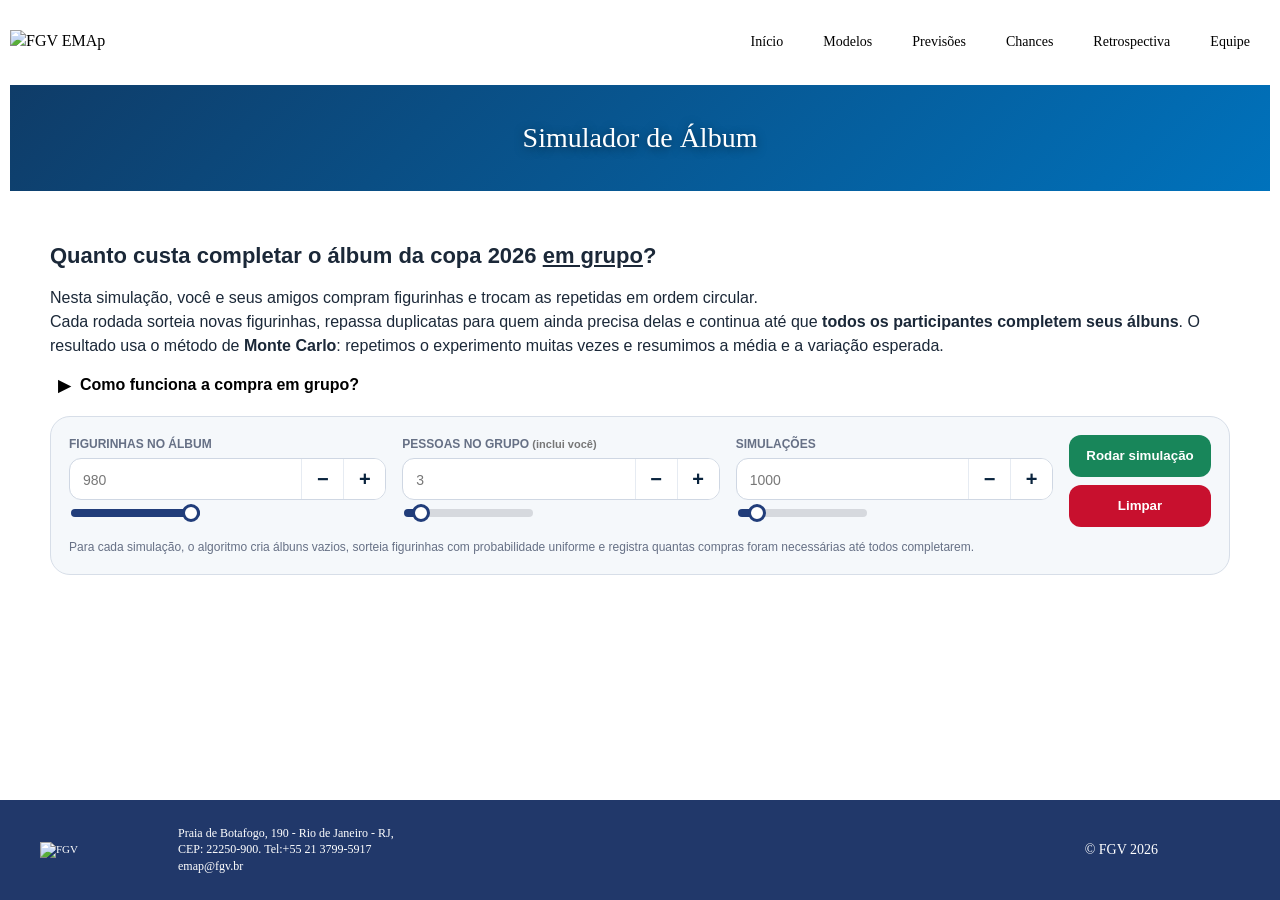
==== commit e6e76e0e: "Update album.html and album.css" ====
--- a/docs/album.html
+++ b/docs/album.html
@@ -65,7 +65,7 @@
                                 Nesta simulação, você e seus amigos compram figurinhas e trocam as repetidas em ordem circular.<br>
                                 Cada rodada sorteia novas figurinhas, repassa duplicatas para quem ainda precisa delas e continua até que
                                 <strong>todos os participantes completem seus álbuns</strong>. O resultado usa o método de <strong>Monte Carlo</strong>:
-                                repetimos o experimento muitas vezes e resumimos a média, a mediana e a variação esperada.
+                                repetimos o experimento muitas vezes e resumimos a média e a variação esperada.
                             </p>
                         </div>
 
@@ -76,9 +76,8 @@
 
                         <div id="album-how-it-works" class="wc-accordion-content">
                             <div class="wc-accordion-inner">
-                                <p>Neste modelo, simulamos um grupo cooperando para reduzir desperdício de figurinhas repetidas:</p>
                                 <ol>
-                                    <li>Cada participante compra uma figurinha por vez, em rodízio.</li>
+                                    <li>Cada participante compra um pacotinho (7 figurinhas) por vez, em rodízio.</li>
                                     <li>Se a pessoa já tem a figurinha, ela passa a repetida para o próximo participante do círculo.</li>
                                     <li>A figurinha continua circulando até encontrar alguém que ainda não a tenha; se todos já tiverem, ela é descartada.</li>
                                     <li><strong>Importante:</strong> quem completa o álbum primeiro continua comprando para ajudar o grupo até que o último álbum seja fechado.</li>
@@ -90,11 +89,11 @@
                             <div class="album-field">
                                 <label for="album-stickers">Figurinhas no álbum</label>
                                 <div class="album-stepper">
-                                    <input id="album-stickers" type="number" inputmode="numeric" min="10" max="2000" step="1" value="980">
+                                    <input id="album-stickers" type="number" inputmode="numeric" min="10" max="980" step="1" value="980">
                                     <button type="button" data-step-target="album-stickers" data-step="-10" aria-label="Diminuir figurinhas">−</button>
                                     <button type="button" data-step-target="album-stickers" data-step="10" aria-label="Aumentar figurinhas">+</button>
                                 </div>
-                                <input id="album-stickers-range" type="range" min="10" max="2000" step="10" value="980" aria-label="Figurinhas no álbum">
+                                <input id="album-stickers-range" type="range" min="10" max="980" step="10" value="980" aria-label="Figurinhas no álbum">
                             </div>
 
                             <div class="album-field">
@@ -138,30 +137,48 @@
                         </div>
 
                         <div id="album-results" class="album-results" hidden>
-                            <div class="album-results-head">
+                            <!--<div class="album-results-head">
                                 <div>
-                                    <h2>Resumo das simulações</h2>
+                                    <h2>Resultados das Simulações</h2>
                                 </div>
                                 <p id="album-result-text"></p>
-                            </div>
-
-                            <div id="album-summary" class="wc-summary" aria-label="Resumo numérico da simulação"></div>
+                            </div>-->
+
+                            <div id="album-summary" class="album-insights" aria-label="Resumo numérico da simulação"></div>
 
                             <div class="album-result-grid">
                                 <div class="album-chart-card">
-                                    <h3>Distribuição do total de figurinhas compradas</h3>
-                                    <canvas id="album-histogram" height="220"></canvas>
+                                    <div class="album-chart-carousel" aria-label="Gráficos da simulação">
+                                        <button id="album-chart-prev" class="scroll-btn left" type="button" aria-label="Gráfico anterior">&lt;</button>
+                                        <div class="album-chart-viewport">
+                                            <div class="album-chart-slide is-active" data-chart-slide>
+                                                <h3 style="margin-left: 6px;">Distribuição de quantas figurinhas você terá comprado ao fim da jornada do grupo</h3>
+                                                <canvas id="album-histogram-group-person" height="220"></canvas>
+                                            </div>
+                                            <div class="album-chart-slide" data-chart-slide>
+                                                <h3>Distribuição de quantas figurinhas você terá comprado quando completar seu álbum</h3>
+                                                <canvas id="album-histogram-own-completion" height="220"></canvas>
+                                            </div>
+                                            <div class="album-chart-slide" data-chart-slide>
+                                                <h3>Distribuição do total de figurinhas compradas pelo grupo</h3>
+                                                <canvas id="album-histogram-total" height="220"></canvas>
+                                            </div>
+                                        </div>
+                                        <button id="album-chart-next" class="scroll-btn right" type="button" aria-label="Próximo gráfico">&gt;</button>
+                                    </div>
                                     <p class="album-notes">O gráfico mostra a concentração dos resultados: quanto mais alta a barra, mais simulações terminaram naquele intervalo.</p>
                                 </div>
 
                                 <div class="album-table-card">
-                                    <h3>Detalhes</h3>
+                                    <h3>Detalhes das Simulações</h3>
                                     <table class="album-table">
                                         <tbody id="album-detail-body"></tbody>
                                     </table>
-                                    <p class="album-notes">A referência “sozinho” usa a estimativa clássica do problema do colecionador de cupons para uma pessoa sem trocas.</p>
+                                    <!--<p class="album-notes">A referência “sozinho” usa a estimativa clássica do problema do colecionador de cupons para uma pessoa sem trocas.</p>-->
                                 </div>
                             </div>
+
+                            <div id="album-decision" class="album-decision-card" aria-label="Tabela de decisão da simulação"></div>
                         </div>
                     </section>
                 </div>
@@ -187,6 +204,9 @@
                 const $ = (selector) => document.querySelector(selector);
                 const formatter = new Intl.NumberFormat('pt-BR', { maximumFractionDigits: 0 });
                 const decimalFormatter = new Intl.NumberFormat('pt-BR', { maximumFractionDigits: 1 });
+                const moneyFormatter = new Intl.NumberFormat('pt-BR', { minimumFractionDigits: 2, maximumFractionDigits: 2 });
+                const STICKERS_PER_PACK = 7;
+                const PACK_PRICE_BRL = 7;
 
                 const inputs = {
                     stickers: $('#album-stickers'),
@@ -206,7 +226,12 @@
                 const resultText = $('#album-result-text');
                 const summary = $('#album-summary');
                 const detailBody = $('#album-detail-body');
-                const canvas = $('#album-histogram');
+                const decisionBody = $('#album-decision');
+                const chartSlides = Array.from(document.querySelectorAll('[data-chart-slide]'));
+                const chartPrevButton = $('#album-chart-prev');
+                const chartNextButton = $('#album-chart-next');
+                let activeChartIndex = 0;
+                let chartData = [];
 
                 const defaults = {
                     stickers: 980,
@@ -225,10 +250,19 @@
                     return clamp(Number.isFinite(value) ? value : min, min, max);
                 }
 
+                function updateRangeProgress(rangeInput) {
+                    const min = Number.parseInt(rangeInput.min, 10) || 0;
+                    const max = Number.parseInt(rangeInput.max, 10) || 100;
+                    const value = Number.parseInt(rangeInput.value, 10) || min;
+                    const progress = max === min ? 0 : ((value - min) / (max - min)) * 100;
+                    rangeInput.style.setProperty('--range-progress', `${progress}%`);
+                }
+
                 function syncPair(numberInput, rangeInput) {
                     const value = readInt(numberInput);
                     numberInput.value = value;
                     rangeInput.value = value;
+                    updateRangeProgress(rangeInput);
                 }
 
                 function bindPair(numberInput, rangeInput) {
@@ -236,7 +270,9 @@
                     numberInput.addEventListener('change', () => syncPair(numberInput, rangeInput));
                     rangeInput.addEventListener('input', () => {
                         numberInput.value = rangeInput.value;
+                        updateRangeProgress(rangeInput);
                     });
+                    updateRangeProgress(rangeInput);
                 }
 
                 bindPair(inputs.stickers, inputs.stickersRange);
@@ -277,31 +313,43 @@
                     const missing = new Int32Array(peopleCount);
                     missing.fill(albumSize);
 
+                    const purchasesByPerson = new Int32Array(peopleCount);
+                    const purchasesUntilOwnCompletion = new Int32Array(peopleCount);
+
                     let completed = 0;
                     let purchases = 0;
 
                     while (completed < peopleCount) {
                         for (let buyer = 0; buyer < peopleCount && completed < peopleCount; buyer += 1) {
-                            const sticker = Math.floor(Math.random() * albumSize);
-                            purchases += 1;
-
-                            let receiver = buyer;
-                            for (let passed = 0; passed < peopleCount; passed += 1) {
-                                if (albums[receiver][sticker] !== marker) {
-                                    albums[receiver][sticker] = marker;
-                                    missing[receiver] -= 1;
-
-                                    if (missing[receiver] === 0) {
-                                        completed += 1;
+                            purchases += STICKERS_PER_PACK;
+                            purchasesByPerson[buyer] += STICKERS_PER_PACK;
+
+                            for (let packSticker = 0; packSticker < STICKERS_PER_PACK; packSticker += 1) {
+                                const sticker = Math.floor(Math.random() * albumSize);
+
+                                let receiver = buyer;
+                                for (let passed = 0; passed < peopleCount; passed += 1) {
+                                    if (albums[receiver][sticker] !== marker) {
+                                        albums[receiver][sticker] = marker;
+                                        missing[receiver] -= 1;
+
+                                        if (missing[receiver] === 0) {
+                                            purchasesUntilOwnCompletion[receiver] = purchasesByPerson[receiver];
+                                            completed += 1;
+                                        }
+                                        break;
                                     }
-                                    break;
+                                    receiver = (receiver + 1) % peopleCount;
                                 }
-                                receiver = (receiver + 1) % peopleCount;
                             }
                         }
                     }
 
-                    return purchases;
+                    return {
+                        totalPurchases: purchases,
+                        purchasesByPerson: Array.from(purchasesByPerson),
+                        purchasesUntilOwnCompletion: Array.from(purchasesUntilOwnCompletion)
+                    };
                 }
 
                 function percentile(sorted, p) {
@@ -321,14 +369,109 @@
                     return total;
                 }
 
-                function buildStat(value, label, extraClass) {
-                    return `
-                        <div class="wc-stat ${extraClass || ''}">
-                            <strong>${value}</strong>
-                            <span>${label}</span>
-                        </div>
-                    `;
-                }
+                function formatPackages(stickers) {
+                    return formatter.format(Math.ceil(stickers / STICKERS_PER_PACK));
+                }
+
+                function formatStickerCost(stickers) {
+                    return `${moneyFormatter.format(Math.round(stickers))}`;
+                }
+
+                function numericPrice(stickers) {
+                    return Math.round(stickers);
+                }
+
+                function averageValue(values) {
+                    if (!values.length) return 0;
+                    return values.reduce((acc, value) => acc + value, 0) / values.length;
+                }
+
+                function poissonLessThan(x, limit) {
+                    let term = 1;
+                    let sum = 1;
+
+                    for (let i = 1; i < limit; i += 1) {
+                        term *= x / i;
+                        sum += term;
+                    }
+
+                    return Math.exp(-x) * sum;
+                }
+
+                function integrateExpected(integrand, upperLimit) {
+                    const step = 0.02;
+                    let area = 0;
+                    let previous = integrand(0);
+
+                    for (let x = step; x <= upperLimit; x += step) {
+                        const current = integrand(x);
+                        area += ((previous + current) * step) / 2;
+                        previous = current;
+                    }
+
+                    return area;
+                }
+
+                function expectedGroupTotalPurchases(albumSize, peopleCount) {
+                    if (peopleCount === 1) return albumSize * harmonic(albumSize);
+
+                    const upperLimit = Math.max(30, Math.log(albumSize) + peopleCount + 12 * Math.sqrt(peopleCount));
+                    const integral = integrateExpected((x) => {
+                        const probabilityStickerComplete = 1 - poissonLessThan(x, peopleCount);
+                        return 1 - Math.pow(probabilityStickerComplete, albumSize);
+                    }, upperLimit);
+
+                    return albumSize * integral;
+                }
+
+                function expectedOwnCompletionPurchases(albumSize, peopleCount) {
+                    if (peopleCount === 1) return albumSize * harmonic(albumSize);
+
+                    const upperLimit = Math.max(30, Math.log(albumSize) + peopleCount + 12 * Math.sqrt(peopleCount));
+                    const integral = integrateExpected((x) => {
+                        let probabilityStickerOwned = 0;
+
+                        for (let copies = 1; copies <= peopleCount; copies += 1) {
+                            probabilityStickerOwned += 1 - poissonLessThan(x, copies);
+                        }
+
+                        probabilityStickerOwned /= peopleCount;
+                        return 1 - Math.pow(probabilityStickerOwned, albumSize);
+                    }, upperLimit);
+
+                    return (albumSize * integral) / peopleCount;
+                }
+
+                function drawActiveChart() {
+                    const currentChart = chartData[activeChartIndex];
+                    if (!currentChart) return;
+                    drawHistogram(currentChart.values, currentChart.canvas, currentChart.mean, currentChart.legend);
+                }
+
+                function setActiveChart(index) {
+                    if (!chartSlides.length) return;
+                    activeChartIndex = (index + chartSlides.length) % chartSlides.length;
+
+                    chartSlides.forEach((slide, slideIndex) => {
+                        slide.classList.toggle('is-active', slideIndex === activeChartIndex);
+                    });
+
+                    drawActiveChart();
+                }
+
+                if (chartPrevButton) {
+                    chartPrevButton.addEventListener('click', () => setActiveChart(activeChartIndex - 1));
+                }
+
+                if (chartNextButton) {
+                    chartNextButton.addEventListener('click', () => setActiveChart(activeChartIndex + 1));
+                }
+
+                window.addEventListener('resize', () => {
+                    if (!resultsPanel.hidden) {
+                        drawActiveChart();
+                    }
+                });
 
                 function setProgress(done, total) {
                     const percentage = total === 0 ? 0 : Math.round((done / total) * 100);
@@ -336,57 +479,130 @@
                     progressLabel.textContent = `${percentage}%`;
                 }
 
-                function summarize(results, albumSize, peopleCount, simulations) {
+                function summarize(results, ownCompletionResults, groupCompletionResults, albumSize, peopleCount, simulations) {
                     const sorted = results.slice().sort((a, b) => a - b);
+                    const sortedOwnCompletion = ownCompletionResults.slice().sort((a, b) => a - b);
+                    const sortedGroupCompletion = groupCompletionResults.slice().sort((a, b) => a - b);
                     const sum = sorted.reduce((acc, value) => acc + value, 0);
                     const average = sum / sorted.length;
                     const averagePerPerson = average / peopleCount;
-                    const median = percentile(sorted, 0.5);
+                    const ownCompletionAverage = ownCompletionResults.reduce((acc, value) => acc + value, 0) / ownCompletionResults.length;
+                    
                     const p05 = percentile(sorted, 0.05);
                     const p25 = percentile(sorted, 0.25);
                     const p75 = percentile(sorted, 0.75);
-                    const p90 = percentile(sorted, 0.90);
                     const p95 = percentile(sorted, 0.95);
                     const min = sorted[0];
                     const max = sorted[sorted.length - 1];
                     const singleExpected = albumSize * harmonic(albumSize);
+                    const expectedGroupPerPerson = expectedGroupTotalPurchases(albumSize, peopleCount) / peopleCount;
+                    const expectedOwnCompletion = expectedOwnCompletionPurchases(albumSize, peopleCount);
                     const economy = (1 - (averagePerPerson / singleExpected)) * 100;
-
-                    resultText.innerHTML = `Com ${formatter.format(simulations)} simulações, um grupo de ${peopleCount} pessoa${peopleCount > 1 ? 's' : ''} precisou, em média, de <strong>${formatter.format(average)}</strong> figurinhas compradas no total.`;
-
-                    summary.innerHTML = [
-                        buildStat(formatter.format(average), 'média do grupo'),
-                        buildStat(formatter.format(averagePerPerson), 'média por pessoa'),
-                        buildStat(formatter.format(median), 'mediana do grupo'),
-                        buildStat(formatter.format(p90), '90% terminam até'),
-                        buildStat(`${decimalFormatter.format(economy)}%`, 'economia vs. sozinho', economy >= 0 ? 'is-good' : 'is-bad')
-                    ].join('');
-
+                    //const resultText = $('#album-result-text');
+
+                    //  <tr><th>Figurinhas no álbum</th><td>${formatter.format(albumSize)}</td></tr>
+                    //  <tr><th>Pessoas no grupo</th><td>${formatter.format(peopleCount)}</td></tr>
+                    //  <tr><th>Simulações Monte Carlo</th><td>${formatter.format(simulations)}</td></tr>
                     detailBody.innerHTML = `
-                        <tr><th>Figurinhas no álbum</th><td>${formatter.format(albumSize)}</td></tr>
-                        <tr><th>Pessoas no grupo</th><td>${formatter.format(peopleCount)}</td></tr>
-                        <tr><th>Simulações Monte Carlo</th><td>${formatter.format(simulations)}</td></tr>
                         <tr><th>Mínimo observado</th><td>${formatter.format(min)}</td></tr>
                         <tr><th>Percentil 5%</th><td>${formatter.format(p05)}</td></tr>
                         <tr><th>Percentil 25%</th><td>${formatter.format(p25)}</td></tr>
                         <tr><th>Percentil 75%</th><td>${formatter.format(p75)}</td></tr>
                         <tr><th>Percentil 95%</th><td>${formatter.format(p95)}</td></tr>
                         <tr><th>Máximo observado</th><td>${formatter.format(max)}</td></tr>
-                        <tr><th>Referência sozinho</th><td>${formatter.format(singleExpected)} figurinhas por pessoa</td></tr>
                     `;
-
-                    drawHistogram(sorted);
+                    // <tr><th>Referência sozinho</th><td>${formatter.format(singleExpected)} figurinhas</td></tr>
+
+                    const expectedEconomyStickers = singleExpected - expectedGroupPerPerson;
+                    const expectedEconomyPercent = (expectedEconomyStickers / singleExpected) * 100;
+
+                    if (decisionBody) {
+                        decisionBody.innerHTML = `
+                            <table class="album-decision-table">
+                                <thead>
+                                    <tr>
+                                        <th>Indicador</th>
+                                        <th>Pacotinhos</th>
+                                        <th>Figurinhas</th>
+                                        <th>Preço</th>
+                                    </tr>
+                                </thead>
+                                <tbody>
+                                    <tr>
+                                        <th>Valor esperado teórico até o grupo completar o álbum</th>
+                                        <td>${formatPackages(expectedGroupPerPerson)}</td>
+                                        <td>${formatter.format(expectedGroupPerPerson)}</td>
+                                        <td>R$ ${formatStickerCost(expectedGroupPerPerson)}</td>
+                                    </tr>
+                                    <tr>
+                                        <th>Valor esperado teórico até você completar o álbum</th>
+                                        <td>${formatPackages(expectedOwnCompletion)}</td>
+                                        <td>${formatter.format(expectedOwnCompletion)}</td>
+                                        <td>R$ ${formatStickerCost(expectedOwnCompletion)}</td>
+                                    </tr>
+                                    <tr class="album-decision-economy">
+                                        <th>Economia esperada vs. sozinho (${decimalFormatter.format(expectedEconomyPercent)}%)</th>
+                                        <td>${formatPackages(expectedEconomyStickers)}</td>
+                                        <td>${formatter.format(expectedEconomyStickers)}</td>
+                                        <td>R$ ${formatStickerCost(expectedEconomyStickers)}</td>
+                                    </tr>
+                                </tbody>
+                            </table>
+                            <p class="album-notes">Todos os resultados em reais consideram o preço da Panini no Brasil: cada pacotinho tem 7 figurinhas e custa R$ 7, então cada figurinha equivale a R$ 1.</p>
+                        `;
+                    }
+
+                    chartData = [
+                        {
+                            canvas: $('#album-histogram-group-person'),
+                            values: sortedGroupCompletion,
+                            mean: averagePerPerson,
+                            legend: `Média: ${formatter.format(averagePerPerson)} (${formatPackages(averagePerPerson)} Pacotinhos)  →  R$ ${formatStickerCost(averagePerPerson)}`
+                        },
+                        {
+                            canvas: $('#album-histogram-own-completion'),
+                            values: sortedOwnCompletion,
+                            mean: ownCompletionAverage,
+                            legend: `Média: ${formatter.format(ownCompletionAverage)} (${formatPackages(ownCompletionAverage)} Pacotinhos)  →  R$ ${formatStickerCost(ownCompletionAverage)}`
+                        },
+                        {
+                            canvas: $('#album-histogram-total'),
+                            values: sorted,
+                            mean: average,
+                            legend: `Média: ${formatter.format(average)} (${formatPackages(average)} Pacotinhos)  →  R$ ${formatStickerCost(average)}`
+                        }
+                    ];
+
                     resultsPanel.hidden = false;
+                    setActiveChart(0);
                     resultsPanel.scrollIntoView({ behavior: 'smooth', block: 'start' });
                 }
 
-                function drawHistogram(values) {
+                function drawRoundedRect(ctx, x, y, width, height, radius) {
+                    const r = Math.min(radius, width / 2, height / 2);
+                    ctx.beginPath();
+                    ctx.moveTo(x + r, y);
+                    ctx.lineTo(x + width - r, y);
+                    ctx.quadraticCurveTo(x + width, y, x + width, y + r);
+                    ctx.lineTo(x + width, y + height - r);
+                    ctx.quadraticCurveTo(x + width, y + height, x + width - r, y + height);
+                    ctx.lineTo(x + r, y + height);
+                    ctx.quadraticCurveTo(x, y + height, x, y + height - r);
+                    ctx.lineTo(x, y + r);
+                    ctx.quadraticCurveTo(x, y, x + r, y);
+                    ctx.closePath();
+                }
+
+                function drawHistogram(values, targetCanvas, meanValue, legendText) {
+                    const canvas = targetCanvas;
                     if (!values.length || !canvas) return;
 
-                    const containerWidth = canvas.parentElement.clientWidth || 720;
-                    const cssWidth = Math.max(320, containerWidth - 28);
-                    const cssHeight = 220;
+                    const isMobile = window.matchMedia('(max-width: 720px)').matches;
+                    const containerWidth = canvas.parentElement.clientWidth || (isMobile ? 360 : 720);
+                    const cssWidth = Math.max(isMobile ? 240 : 320, containerWidth - (isMobile ? 4 : 28));
+                    const cssHeight = isMobile ? 270 : 220;
                     const dpr = window.devicePixelRatio || 1;
+
                     canvas.style.width = `${cssWidth}px`;
                     canvas.style.height = `${cssHeight}px`;
                     canvas.width = Math.floor(cssWidth * dpr);
@@ -396,29 +612,54 @@
                     ctx.setTransform(dpr, 0, 0, dpr, 0, 0);
                     ctx.clearRect(0, 0, cssWidth, cssHeight);
 
-                    const bins = Math.min(24, Math.max(8, Math.round(Math.sqrt(values.length))));
+                    const bins = isMobile
+                        ? Math.min(18, Math.max(10, Math.round(Math.sqrt(values.length))))
+                        : Math.min(24, Math.max(8, Math.round(Math.sqrt(values.length))));
+
                     const min = values[0];
                     const max = values[values.length - 1];
                     const span = Math.max(1, max - min);
                     const counts = new Array(bins).fill(0);
+                    const mean = Number.isFinite(meanValue) ? meanValue : averageValue(values);
 
                     values.forEach((value) => {
                         const index = Math.min(bins - 1, Math.floor(((value - min) / span) * bins));
                         counts[index] += 1;
                     });
 
-                    const padding = { top: 16, right: 16, bottom: 34, left: 44 };
+                    const padding = isMobile
+                        ? { top: 46, right: 10, bottom: 42, left: 38 }
+                        : { top: 30, right: 16, bottom: 36, left: 44 };
+
                     const chartWidth = cssWidth - padding.left - padding.right;
                     const chartHeight = cssHeight - padding.top - padding.bottom;
                     const maxCount = Math.max(...counts);
-                    const barGap = 4;
+                    const barGap = isMobile ? 3 : 4;
                     const barWidth = chartWidth / bins;
 
-                    ctx.font = '12px Arial, sans-serif';
+                    ctx.font = `${isMobile ? 11 : 12}px Arial, sans-serif`;
                     ctx.fillStyle = '#667085';
                     ctx.strokeStyle = '#d7dee8';
                     ctx.lineWidth = 1;
 
+                    const yTickCount = isMobile ? 4 : 5;
+
+                    for (let i = 0; i <= yTickCount; i += 1) {
+                        const tickValue = Math.round((maxCount / yTickCount) * i);
+                        const y = padding.top + chartHeight - (chartHeight * i / yTickCount);
+
+                        ctx.strokeStyle = i === 0 ? '#d7dee8' : '#edf1f5';
+                        ctx.beginPath();
+                        ctx.moveTo(padding.left, y);
+                        ctx.lineTo(padding.left + chartWidth, y);
+                        ctx.stroke();
+
+                        ctx.fillStyle = '#667085';
+                        ctx.textAlign = 'right';
+                        ctx.fillText(formatter.format(tickValue), padding.left - 8, y + 4);
+                    }
+
+                    ctx.strokeStyle = '#d7dee8';
                     ctx.beginPath();
                     ctx.moveTo(padding.left, padding.top);
                     ctx.lineTo(padding.left, padding.top + chartHeight);
@@ -429,18 +670,97 @@
                         const height = maxCount === 0 ? 0 : (count / maxCount) * chartHeight;
                         const x = padding.left + index * barWidth + barGap / 2;
                         const y = padding.top + chartHeight - height;
+
                         ctx.fillStyle = '#213d7a';
                         ctx.fillRect(x, y, Math.max(1, barWidth - barGap), height);
                     });
 
+                    const meanX = padding.left + clamp((mean - min) / span, 0, 1) * chartWidth;
+
+                    ctx.save();
+                    ctx.strokeStyle = '#ef4444';
+                    ctx.lineWidth = 2;
+                    ctx.setLineDash([6, 4]);
+                    ctx.beginPath();
+                    ctx.moveTo(meanX, padding.top);
+                    ctx.lineTo(meanX, padding.top + chartHeight);
+                    ctx.stroke();
+                    ctx.restore();
+
+                    if (legendText) {
+                        ctx.save();
+
+                        let legendLines = [legendText];
+
+                        if (isMobile && legendText.includes('→')) {
+                            const parts = legendText.split('→');
+                            legendLines = [
+                                parts[0].trim(),
+                                `→ ${parts.slice(1).join('→').trim()}`
+                            ];
+                        }
+
+                        let legendFontSize = isMobile ? 10 : 12;
+                        ctx.font = `${legendFontSize}px Arial, sans-serif`;
+
+                        const maxLegendTextWidth = chartWidth - 52;
+
+                        while (
+                            legendFontSize > 8 &&
+                            Math.max(...legendLines.map((line) => ctx.measureText(line).width)) > maxLegendTextWidth
+                        ) {
+                            legendFontSize -= 1;
+                            ctx.font = `${legendFontSize}px Arial, sans-serif`;
+                        }
+
+                        const maxLineWidth = Math.max(...legendLines.map((line) => ctx.measureText(line).width));
+                        const legendWidth = Math.min(chartWidth, maxLineWidth + 48);
+                        const legendHeight = isMobile ? 40 : 26;
+                        const legendX = padding.left + chartWidth - legendWidth;
+                        const legendY = 4;
+
+                        ctx.fillStyle = 'rgba(255, 255, 255, 0.94)';
+                        ctx.strokeStyle = '#d7dee8';
+                        ctx.lineWidth = 1;
+
+                        drawRoundedRect(ctx, legendX, legendY, legendWidth, legendHeight, 6);
+                        ctx.fill();
+                        ctx.stroke();
+
+                        ctx.strokeStyle = '#ef4444';
+                        ctx.lineWidth = 2;
+                        ctx.setLineDash([6, 4]);
+                        ctx.beginPath();
+                        ctx.moveTo(legendX + 10, legendY + 13);
+                        ctx.lineTo(legendX + 30, legendY + 13);
+                        ctx.stroke();
+
+                        ctx.setLineDash([]);
+                        ctx.fillStyle = '#1b2838';
+                        ctx.textAlign = 'left';
+
+                        if (isMobile && legendLines.length > 1) {
+                            ctx.fillText(legendLines[0], legendX + 38, legendY + 15);
+                            ctx.fillText(legendLines[1], legendX + 38, legendY + 31);
+                        } else {
+                            ctx.fillText(legendLines[0], legendX + 38, legendY + 17);
+                        }
+
+                        ctx.restore();
+                    }
+
+                    const xTickCount = isMobile ? 4 : 5;
+
                     ctx.fillStyle = '#667085';
-                    ctx.textAlign = 'left';
-                    ctx.fillText(formatter.format(min), padding.left, cssHeight - 10);
-                    ctx.textAlign = 'right';
-                    ctx.fillText(formatter.format(max), padding.left + chartWidth, cssHeight - 10);
-                    ctx.textAlign = 'left';
-                    ctx.fillText(formatter.format(maxCount), 4, padding.top + 8);
-                    ctx.fillText('0', 4, padding.top + chartHeight);
+                    ctx.font = `${isMobile ? 10 : 12}px Arial, sans-serif`;
+
+                    for (let i = 0; i <= xTickCount; i += 1) {
+                        const value = min + (span * i / xTickCount);
+                        const x = padding.left + chartWidth * i / xTickCount;
+
+                        ctx.textAlign = i === 0 ? 'left' : i === xTickCount ? 'right' : 'center';
+                        ctx.fillText(formatter.format(value), x, cssHeight - 12);
+                    }
                 }
 
                 async function runSimulation() {
@@ -460,18 +780,22 @@
 
                     const albums = Array.from({ length: peopleCount }, () => new Uint32Array(albumSize));
                     const results = [];
+                    const ownCompletionResults = [];
+                    const groupCompletionResults = [];
                     const batchSize = Math.max(1, Math.floor(simulations / 60));
 
                     for (let i = 0; i < simulations; i += 1) {
-                        results.push(simulateOneAlbumRun(albumSize, peopleCount, i + 1, albums));
+                        const simulationResult = simulateOneAlbumRun(albumSize, peopleCount, i + 1, albums);
+                        results.push(simulationResult.totalPurchases);
+                        ownCompletionResults.push(...simulationResult.purchasesUntilOwnCompletion);
+                        groupCompletionResults.push(...simulationResult.purchasesByPerson);
 
                         if ((i + 1) % batchSize === 0 || i + 1 === simulations) {
                             setProgress(i + 1, simulations);
                             await new Promise((resolve) => window.requestAnimationFrame(resolve));
                         }
                     }
-
-                    summarize(results, albumSize, peopleCount, simulations);
+                    summarize(results, ownCompletionResults, groupCompletionResults, albumSize, peopleCount, simulations);
                     progress.hidden = true;
                     runButton.disabled = false;
                     resetButton.disabled = false;
--- a/docs/css/album.css
+++ b/docs/css/album.css
@@ -13,6 +13,25 @@
     --wc-bg: #f5f8fb;
 }
 
+html,
+body {
+    min-height: 100%;
+}
+
+body {
+    min-height: 100vh;
+    display: flex;
+    flex-direction: column;
+}
+
+.page {
+    flex: 1 0 auto;
+}
+
+#footer {
+    flex-shrink: 0;
+}
+
 #conteudo .album-simulador {
     color: var(--wc-ink);
     font-family: Arial, Helvetica, sans-serif;
@@ -27,7 +46,7 @@
 .album-hero {
     border-radius: 22px;
     overflow: hidden;
-    padding: 0px 0px 30px 0px;
+    padding: 0px;
     position: relative;
 }
 
@@ -100,13 +119,8 @@
     background: #fff;
     border: none;
     border-radius: 16px;
-    line-height: 1.65;
-    margin: 0 0 18px;
+    line-height: 1;
     padding: 18px 22px;
-}
-
-.wc-accordion-inner p {
-    margin: 0 0 10px;
 }
 
 .wc-accordion-inner ol {
@@ -161,7 +175,7 @@
 .album-stepper input {
     background: transparent;
     border: 0;
-    color: black;
+    color: var(--wc-gray);
     font-size: 14px;
     padding: 0 13px;
     width: 100%;
@@ -187,11 +201,6 @@
     background: #eef4fb;
 }
 
-.album-field input[type="range"] {
-    accent-color: var(--wc-red);
-    margin-top: 10px;
-    width: 100%;
-}
 
 .album-actions {
     align-self: end;
@@ -245,7 +254,7 @@
 
 .album-progress {
     background: #fff;
-    border: 1px solid var(--wc-line);
+    border: none;
     border-radius: 16px;
     margin: 0 0 20px;
     padding: 14px;
@@ -298,6 +307,10 @@
     width: 100%;
 }
 
+.album-results-head h2 {
+    font-size: 20px;
+}
+
 .wc-summary {
     display: grid;
     gap: 12px;
@@ -338,7 +351,7 @@
 .album-result-grid {
     display: grid;
     gap: 16px;
-    grid-template-columns: minmax(0, 1.4fr) minmax(280px, .8fr);
+    grid-template-columns: minmax(0, 1.6fr) minmax(250px, .7fr);
 }
 
 .album-chart-card,
@@ -347,20 +360,22 @@
     border: 1px solid var(--wc-line);
     border-radius: 18px;
     overflow: hidden;
-    padding: 18px;
+    padding: 10px;
 }
 
 .album-chart-card h3,
 .album-table-card h3 {
-    color: var(--wc-blue-dark);
-    font-size: 17px;
-    margin-bottom: 14px;
+    color: var(--wc-muted);
+    font-size: 15px;
+    /* Centraliza texto */
+    text-align: center;
 }
 
 .album-chart-card canvas {
     background: #fbfdff;
     border: none;
     border-radius: 14px;
+    margin-top: 30px;
     display: block;
     max-width: 100%;
 }
@@ -368,6 +383,7 @@
 .album-table {
     border-collapse: collapse;
     font-size: 13px;
+    margin-top: 25px;
     width: 100%;
 }
 
@@ -389,8 +405,14 @@
 
 .album-table td {
     color: var(--wc-blue-dark);
-    font-weight: 800;
+    font-weight: 700;
     text-align: right;
+}
+
+/* Make last th and td NOT have border-bottom */
+.album-table tbody tr:last-child th,
+.album-table tbody tr:last-child td {
+    border-bottom: 0;
 }
 
 .album-notes {
@@ -400,6 +422,116 @@
     margin: 12px 0 0;
 }
 
+.album-chart-carousel {
+    align-items: center;
+    display: flex;
+    gap: 8px;
+}
+
+.album-chart-viewport {
+    flex: 1;
+    min-width: 0;
+}
+
+.album-chart-slide {
+    display: none;
+}
+
+.album-chart-slide.is-active {
+    display: block;
+}
+
+.scroll-btn {
+    flex-shrink: 0;
+    width: 36px;
+    height: 36px;
+    border-radius: 50%;
+    background: var(--wc-blue);
+    color: white;
+    border: none;
+    font-size: 14px;
+    display: flex;
+    align-items: center;
+    justify-content: center;
+    cursor: pointer;
+    box-shadow: 0 2px 8px rgba(0,0,0,0.2);
+    z-index: 2;
+    transition: background 0.2s, transform 0.2s;
+}
+
+.scroll-btn:hover {
+    background: var(--wc-blue-dark);
+    transform: scale(1.1);
+}
+
+.scroll-btn.left {
+    margin-right: 5px;
+}
+
+.scroll-btn.right {
+    margin-left: 5px;
+}
+
+.album-decision-card {
+    background: #fff;
+    border: 1px solid var(--wc-line);
+    border-radius: 18px;
+    margin-top: 14px;
+    overflow: hidden;
+    padding: 16px 18px;
+}
+
+.album-decision-card h3 {
+    color: var(--wc-blue-dark);
+    font-size: 16px;
+    margin: 0 0 12px;
+}
+
+.album-decision-table {
+    border-collapse: collapse;
+    font-size: 13px;
+    width: 100%;
+}
+
+.album-decision-table th,
+.album-decision-table td {
+    border-bottom: 1px solid #e6ebf2;
+    padding: 9px 8px;
+    text-align: right;
+}
+
+.album-decision-table th:first-child,
+.album-decision-table td:first-child {
+    text-align: left;
+}
+
+.album-decision-table thead th {
+    color: var(--wc-muted);
+    font-size: 11px;
+    letter-spacing: .04em;
+    text-transform: uppercase;
+}
+
+.album-decision-table tbody th {
+    color: var(--wc-muted);
+    font-weight: 750;
+}
+
+.album-decision-table tbody td {
+    color: var(--wc-blue-dark);
+    font-weight: 700;
+}
+
+.album-decision-table tbody tr:last-child th,
+.album-decision-table tbody tr:last-child td {
+    border-bottom: 0;
+}
+
+.album-decision-economy th,
+.album-decision-economy td {
+    color: var(--wc-green) !important;
+}
+
 @media (max-width: 1060px) {
     .album-controls {
         grid-template-columns: repeat(2, minmax(180px, 1fr));
@@ -429,13 +561,22 @@
 }
 
 @media (max-width: 720px) {
+
+    .album-decision-card {
+        overflow-x: auto;
+    }
+
+    .album-decision-table {
+        min-width: 640px;
+    }
+
     .album-hero {
         border-radius: 18px;
         padding: 22px;
     }
 
     .album-hero h1 {
-        font-size: 24px;
+        font-size: 18px;
     }
 
     .album-hero p {
@@ -449,6 +590,15 @@
 
     .album-actions {
         flex-direction: column;
+        gap: 10px;
+    }
+
+    .album-run,
+    .album-reset {
+        height: 26px;
+        min-height: 26px;
+        border-radius: 14px;
+        line-height: 1;
     }
 
     .album-results-head {
@@ -468,9 +618,93 @@
     .wc-stat strong {
         font-size: 23px;
     }
+
+    .album-table-card {
+        padding: 14px 16px;
+        border-radius: 16px;
+    }
+
+    .album-table {
+        margin-top: 8px;
+        font-size: 12px;
+    }
+
+    .album-table th,
+    .album-table td {
+        padding: 7px 0;
+    }
+
+    .album-table th {
+        font-size: 10px;
+        letter-spacing: .05em;
+    }
+
+    .album-table td {
+        font-size: 13px;
+    }
+
+    .album-table-card .album-notes {
+        margin-top: 8px;
+        font-size: 11px;
+        line-height: 1.35;
+    }
+
+    .album-chart-card h3,
+    .album-table-card h3 {
+        color: var(--wc-dark-blue);
+        font-size: 15px;
+        text-align: left;
+    }
+
+}
+
+@media (max-width: 720px) {
+    .album-chart-carousel {
+        display: block;
+        position: relative;
+    }
+
+    .album-chart-viewport {
+        width: 100%;
+        min-width: 0;
+    }
+
+    .album-chart-card canvas {
+        margin-top: 12px;
+        max-width: 100%;
+    }
+
+    #album-chart-prev {
+        display: none;
+    }
+
+    #album-chart-next {
+        position: absolute;
+        top: 52%;
+        width: 30px;
+        height: 30px;
+        font-size: 12px;
+        z-index: 5;
+        transform: translateY(-50%);
+        right: -4px;
+    }
+
+    #album-chart-next {
+        right: 2px;
+        margin-left: 0;
+    }
+
+    #album-chart-next:hover {
+        transform: translateY(-50%) scale(1.08);
+    }
 }
 
 @media (max-width: 420px) {
+    .album-chart-card h3,
+    .album-table-card h3 {
+        font-size: 14px;
+    }
+
     .wc-summary {
         grid-template-columns: 1fr;
     }
@@ -479,3 +713,141 @@
         grid-template-columns: 1fr 38px 38px;
     }
 }
+
+.album-insights {
+    display: grid;
+    gap: 16px;
+    grid-template-columns: repeat(2, minmax(0, 1fr));
+    margin: 0 0 20px;
+}
+
+.album-insight-card {
+    background: var(--wc-surface);
+    border: none;
+    border-radius: 18px;
+    padding: 18px;
+}
+
+.album-insight-card h3 {
+    color: var(--wc-blue-dark);
+    font-size: 17px;
+    line-height: 1.25;
+    margin: 0 0 16px;
+}
+
+.album-insight-columns {
+    display: grid;
+    gap: 14px;
+    grid-template-columns: repeat(2, minmax(0, 1fr));
+}
+
+.album-insight-metric {
+    background: #fbfdff;
+    border: 1px solid #e6ebf2;
+    border-radius: 14px;
+    padding: 14px;
+}
+
+.album-insight-metric span {
+    color: var(--wc-muted);
+    display: block;
+    font-size: 12px;
+    font-weight: 800;
+    letter-spacing: .04em;
+    margin-bottom: 8px;
+    text-transform: uppercase;
+}
+
+.album-insight-metric strong {
+    color: var(--wc-blue);
+    display: block;
+    font-size: 24px;
+    line-height: 1.1;
+}
+
+.album-insight-metric em {
+    color: var(--wc-gray);
+    display: block;
+    font-size: 14px;
+    font-style: normal;
+    margin-top: 6px;
+}
+
+@media (max-width: 900px) {
+    .album-insights {
+        grid-template-columns: 1fr;
+    }
+}
+
+@media (max-width: 520px) {
+    .album-insight-columns {
+        grid-template-columns: 1fr;
+    }
+}
+
+/* Ajuste visual dos sliders de configuração */
+.album-field input[type="range"] {
+    --range-progress: 0%;
+    -webkit-appearance: none;
+    appearance: none;
+    background: linear-gradient(90deg,
+        var(--wc-blue) 0%,
+        var(--wc-blue) var(--range-progress),
+        #d6d9de var(--range-progress),
+        #d6d9de 100%);
+    border-radius: 999px;
+    cursor: pointer;
+    height: 8px;
+    outline: none;
+}
+
+.album-field input[type="range"]::-webkit-slider-runnable-track {
+    -webkit-appearance: none;
+    background: transparent;
+    border-radius: 999px;
+    height: 8px;
+}
+
+.album-field input[type="range"]::-webkit-slider-thumb {
+    -webkit-appearance: none;
+    appearance: none;
+    background: #ffffff;
+    border: 3px solid var(--wc-blue);
+    border-radius: 50%;
+    height: 18px;
+    margin-top: -5px;
+    transition: transform .15s ease, box-shadow .15s ease;
+    width: 18px;
+}
+
+.album-field input[type="range"]:hover::-webkit-slider-thumb,
+.album-field input[type="range"]:focus::-webkit-slider-thumb {
+    transform: scale(1.08);
+}
+
+.album-field input[type="range"]::-moz-range-track {
+    background: #d6d9de;
+    border: 0;
+    border-radius: 999px;
+    height: 8px;
+}
+
+.album-field input[type="range"]::-moz-range-progress {
+    background: var(--wc-blue);
+    border-radius: 999px;
+    height: 8px;
+}
+
+.album-field input[type="range"]::-moz-range-thumb {
+    background: #ffffff;
+    border: 3px solid var(--wc-blue);
+    border-radius: 50%;
+    height: 14px;
+    transition: transform .15s ease, box-shadow .15s ease;
+    width: 14px;
+}
+
+.album-field input[type="range"]:hover::-moz-range-thumb,
+.album-field input[type="range"]:focus::-moz-range-thumb {
+    transform: scale(1.08);
+}
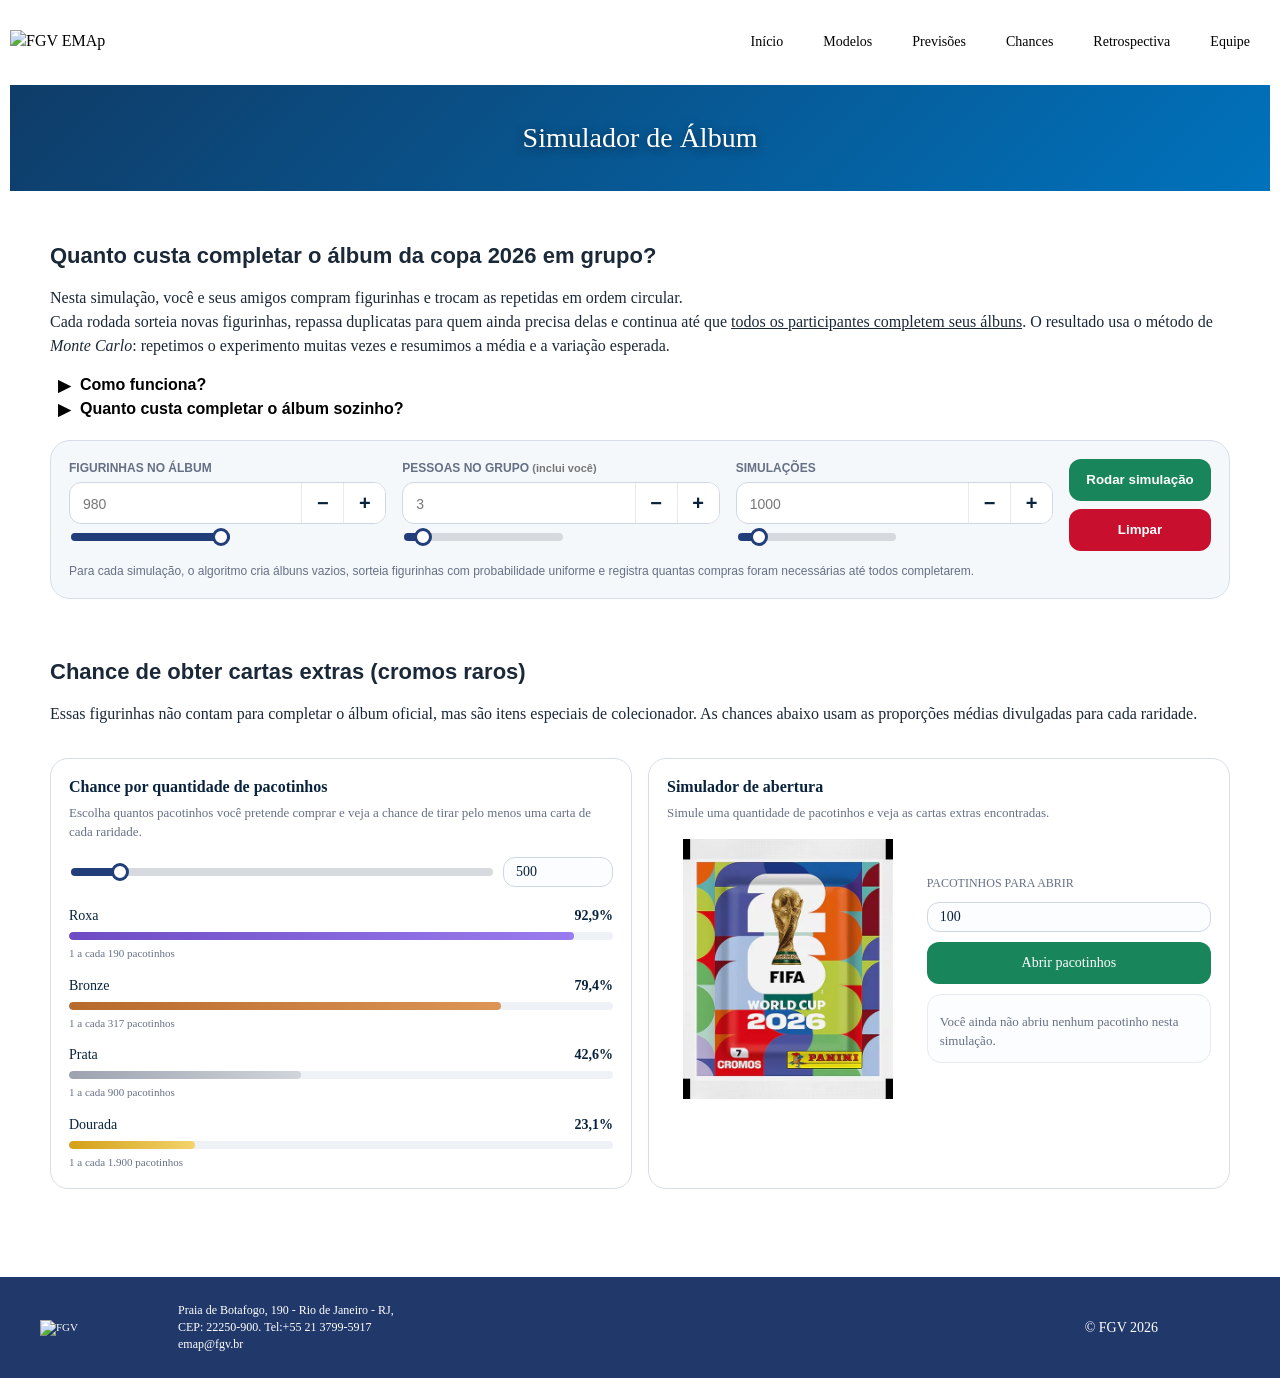
==== commit fe7df5ff: "Update album.html and album.css" ====
--- a/docs/album.html
+++ b/docs/album.html
@@ -60,28 +60,46 @@
                 <div id="conteudo" style="width: 100%; max-width: 1200px; margin: 0 auto;">
                     <section id="album-simulador" class="album-simulador">
                         <div class="album-hero">
-                            <h1>Quanto custa completar o álbum da copa 2026 <u>em grupo</u>?</h1>
+                            <h1>Quanto custa completar o álbum da copa 2026 em grupo?</h1>
                             <p>
                                 Nesta simulação, você e seus amigos compram figurinhas e trocam as repetidas em ordem circular.<br>
                                 Cada rodada sorteia novas figurinhas, repassa duplicatas para quem ainda precisa delas e continua até que
-                                <strong>todos os participantes completem seus álbuns</strong>. O resultado usa o método de <strong>Monte Carlo</strong>:
+                                <u>todos os participantes completem seus álbuns</u>. O resultado usa o método de <em>Monte Carlo</em>:
                                 repetimos o experimento muitas vezes e resumimos a média e a variação esperada.
                             </p>
                         </div>
 
                         <button class="wc-accordion-toggle" type="button" aria-expanded="false" aria-controls="album-how-it-works">
                             <span class="arrow">▶</span>
-                            Como funciona a compra em grupo?
+                            <span class="accordion-label">Como funciona?</span>
                         </button>
 
                         <div id="album-how-it-works" class="wc-accordion-content">
                             <div class="wc-accordion-inner">
                                 <ol>
                                     <li>Cada participante compra um pacotinho (7 figurinhas) por vez, em rodízio.</li>
-                                    <li>Se a pessoa já tem a figurinha, ela passa a repetida para o próximo participante do círculo.</li>
+                                    <li>Se a pessoa já tem uma figurinha, ela passa a repetida para o próximo participante do círculo.</li>
                                     <li>A figurinha continua circulando até encontrar alguém que ainda não a tenha; se todos já tiverem, ela é descartada.</li>
                                     <li><strong>Importante:</strong> quem completa o álbum primeiro continua comprando para ajudar o grupo até que o último álbum seja fechado.</li>
                                 </ol>
+                            </div>
+                        </div>
+
+                        <button class="wc-accordion-toggle" type="button" aria-expanded="false" aria-controls="album-alone">
+                            <span class="arrow">▶</span>
+                            <span class="accordion-label">Quanto custa completar o álbum sozinho?</span>
+                        </button>
+
+                        <div id="album-alone" class="wc-accordion-content">
+                            <div class="wc-accordion-inner">
+                                <p>
+                                    Para uma pessoa tentando completar o álbum sozinha, usamos a fórmula clássica do
+                                    <strong>problema do colecionador de cupons</strong>:
+                                    <strong>E[T] = n · H<sub>n</sub></strong>, em que <strong>n = 980</strong> é o número de figurinhas
+                                    diferentes no álbum. 
+                                    Com 980 figurinhas, o valor esperado é de aproximadamente
+                                    <u>7.316 figurinhas compradas</u> (R$ 7.316).
+                                </p>
                             </div>
                         </div>
 
@@ -149,22 +167,22 @@
                             <div class="album-result-grid">
                                 <div class="album-chart-card">
                                     <div class="album-chart-carousel" aria-label="Gráficos da simulação">
-                                        <button id="album-chart-prev" class="scroll-btn left" type="button" aria-label="Gráfico anterior">&lt;</button>
+                                        <button id="album-chart-prev" class="scroll-btn left" type="button" aria-label="Gráfico anterior">❮</button>
                                         <div class="album-chart-viewport">
                                             <div class="album-chart-slide is-active" data-chart-slide>
                                                 <h3 style="margin-left: 6px;">Distribuição de quantas figurinhas você terá comprado ao fim da jornada do grupo</h3>
                                                 <canvas id="album-histogram-group-person" height="220"></canvas>
                                             </div>
                                             <div class="album-chart-slide" data-chart-slide>
-                                                <h3>Distribuição de quantas figurinhas você terá comprado quando completar seu álbum</h3>
+                                                <h3 style="margin-left: 6px;">Distribuição de quantas figurinhas você terá comprado quando completar seu álbum</h3>
                                                 <canvas id="album-histogram-own-completion" height="220"></canvas>
                                             </div>
                                             <div class="album-chart-slide" data-chart-slide>
-                                                <h3>Distribuição do total de figurinhas compradas pelo grupo</h3>
+                                                <h3 style="margin-left: 6px;">Distribuição do total de figurinhas compradas pelo grupo</h3>
                                                 <canvas id="album-histogram-total" height="220"></canvas>
                                             </div>
                                         </div>
-                                        <button id="album-chart-next" class="scroll-btn right" type="button" aria-label="Próximo gráfico">&gt;</button>
+                                        <button id="album-chart-next" class="scroll-btn right" type="button" aria-label="Próximo gráfico">❯</button>
                                     </div>
                                     <p class="album-notes">O gráfico mostra a concentração dos resultados: quanto mais alta a barra, mais simulações terminaram naquele intervalo.</p>
                                 </div>
@@ -181,6 +199,61 @@
                             <div id="album-decision" class="album-decision-card" aria-label="Tabela de decisão da simulação"></div>
                         </div>
                     </section>
+
+                    <section id="album-raras" class="album-simulador album-rarity-section">
+                        <div class="album-hero album-rarity-hero">
+                            <h1>Chance de obter cartas extras (cromos raros)</h1>
+                            <p>
+                                Essas figurinhas não contam para completar o álbum oficial, mas são itens especiais de colecionador.
+                                As chances abaixo usam as proporções médias divulgadas para cada raridade.
+                            </p>
+                        </div>
+
+                        <div class="rare-grid" aria-label="Chance de obter cartas extras">
+                            <div class="rare-card rare-probability-card">
+                                <div class="rare-card-head">
+                                    <div>
+                                        <h2>Chance por quantidade de pacotinhos</h2>
+                                        <p>Escolha quantos pacotinhos você pretende comprar e veja a chance de tirar pelo menos uma carta de cada raridade.</p>
+                                    </div>
+                                    <strong id="rare-pack-label" class="rare-pack-label">500 pacotinhos</strong>
+                                </div>
+
+                                <div class="rare-slider-row">
+                                    <input id="rare-pack-count" class="rare-range" type="range" min="1" max="5000" step="1" value="500" aria-label="Pacotinhos para calcular chance de cartas extras">
+                                    <input id="rare-pack-count-number" class="rare-number" type="number" inputmode="numeric" min="1" max="5000" step="1" value="500" aria-label="Número de pacotinhos">
+                                </div>
+
+                                <div id="rare-bars" class="rare-bars" aria-live="polite"></div>
+                            </div>
+
+                            <div class="rare-card rare-pack-card">
+                                <div class="rare-pack-copy">
+                                    <h2>Simulador de abertura</h2>
+                                    <p>Simule uma quantidade de pacotinhos e veja as cartas extras encontradas.</p>
+                                </div>
+
+                                <div class="rare-pack-layout">
+                                    <div class="rare-pack-visual" aria-live="polite">
+                                        <img src="images/pacotinho.png" alt="Pacotinho Panini Copa 2026">
+                                        <div id="rare-pack-result-overlay" class="rare-pack-result-overlay">
+                                            <strong>Abra pacotinhos</strong>
+                                            <span>As estatísticas aparecem aqui.</span>
+                                        </div>
+                                    </div>
+
+                                    <div class="rare-open-panel">
+                                        <label for="rare-open-count">Pacotinhos para abrir</label>
+                                        <input id="rare-open-count" type="number" inputmode="numeric" min="1" max="10000" step="1" value="100">
+                                        <button id="rare-open-button" type="button">Abrir pacotinhos</button>
+                                        <div id="rare-pack-result-summary" class="rare-pack-result-summary" aria-live="polite">
+                                            <p>Você ainda não abriu nenhum pacotinho nesta simulação.</p>
+                                        </div>
+                                    </div>
+                                </div>
+                            </div>
+                        </div>
+                    </section>  
                 </div>
             </div>
         </div>
@@ -207,6 +280,12 @@
                 const moneyFormatter = new Intl.NumberFormat('pt-BR', { minimumFractionDigits: 2, maximumFractionDigits: 2 });
                 const STICKERS_PER_PACK = 7;
                 const PACK_PRICE_BRL = 7;
+                const RARE_CARDS = [
+                    { key: 'purple', name: 'Roxa', plural: 'Roxas', every: 190 },
+                    { key: 'bronze', name: 'Bronze', plural: 'Bronze', every: 317 },
+                    { key: 'silver', name: 'Prata', plural: 'Prata', every: 900 },
+                    { key: 'gold', name: 'Dourada', plural: 'Douradas', every: 1900 }
+                ];
 
                 const inputs = {
                     stickers: $('#album-stickers'),
@@ -233,6 +312,15 @@
                 let activeChartIndex = 0;
                 let chartData = [];
 
+                const rarePackRange = $('#rare-pack-count');
+                const rarePackNumber = $('#rare-pack-count-number');
+                const rarePackLabel = $('#rare-pack-label');
+                const rareBars = $('#rare-bars');
+                const rareOpenInput = $('#rare-open-count');
+                const rareOpenButton = $('#rare-open-button');
+                const rarePackOverlay = $('#rare-pack-result-overlay');
+                const rarePackSummary = $('#rare-pack-result-summary');
+
                 const defaults = {
                     stickers: 980,
                     people: 3,
@@ -472,6 +560,103 @@
                         drawActiveChart();
                     }
                 });
+
+                function formatRarePercent(value) {
+                    return `${decimalFormatter.format(value * 100)}%`;
+                }
+
+                function chanceAtLeastOne(packCount, every) {
+                    return 1 - Math.pow(1 - (1 / every), packCount);
+                }
+
+                function readRarePackCount(input) {
+                    const min = Number.parseInt(input.min, 10) || 1;
+                    const max = Number.parseInt(input.max, 10) || 10000;
+                    const value = Number.parseInt(input.value, 10);
+                    return clamp(Number.isFinite(value) ? value : min, min, max);
+                }
+
+                function updateRareRangeProgress() {
+                    if (!rarePackRange) return;
+                    const min = Number.parseInt(rarePackRange.min, 10) || 1;
+                    const max = Number.parseInt(rarePackRange.max, 10) || 5000;
+                    const value = readRarePackCount(rarePackRange);
+                    const progressValue = max === min ? 0 : ((value - min) / (max - min)) * 100;
+                    rarePackRange.style.setProperty('--range-progress', `${progressValue}%`);
+                }
+
+                function updateRareChances(source) {
+                    if (!rarePackRange || !rarePackNumber || !rareBars || !rarePackLabel) return;
+
+                    const packCount = readRarePackCount(source || rarePackRange);
+                    rarePackRange.value = packCount;
+                    rarePackNumber.value = packCount;
+                    rarePackLabel.textContent = `${formatter.format(packCount)} pacotinhos`;
+                    updateRareRangeProgress();
+
+                    rareBars.innerHTML = RARE_CARDS.map((card) => {
+                        const chance = chanceAtLeastOne(packCount, card.every);
+                        return `
+                            <div class="rare-bar-row rare-${card.key}">
+                                <div class="rare-bar-meta">
+                                    <span>${card.name}</span>
+                                    <strong>${formatRarePercent(chance)}</strong>
+                                </div>
+                                <div class="rare-bar-track" aria-hidden="true">
+                                    <span style="width: ${Math.min(chance * 100, 100)}%"></span>
+                                </div>
+                                <small>1 a cada ${formatter.format(card.every)} pacotinhos</small>
+                            </div>
+                        `;
+                    }).join('');
+                }
+
+                function simulateRareOpenings() {
+                    if (!rareOpenInput || !rarePackOverlay || !rarePackSummary) return;
+
+                    const packCount = readRarePackCount(rareOpenInput);
+                    rareOpenInput.value = packCount;
+                    const counts = RARE_CARDS.reduce((acc, card) => {
+                        acc[card.key] = 0;
+                        return acc;
+                    }, {});
+
+                    for (let i = 0; i < packCount; i += 1) {
+                        RARE_CARDS.forEach((card) => {
+                            if (Math.random() < (1 / card.every)) {
+                                counts[card.key] += 1;
+                            }
+                        });
+                    }
+
+                    const totalSpecial = RARE_CARDS.reduce((acc, card) => acc + counts[card.key], 0);
+                    rarePackOverlay.classList.add('is-open');
+                    rarePackOverlay.innerHTML = `
+                        <strong>Você abriu ${formatter.format(packCount)} pacotinhos</strong>
+                        <span>Total de cromos raros: ${formatter.format(totalSpecial)}</span>
+                    `;
+                    //<p>Você abriu <strong>${formatter.format(packCount)}</strong> pacotinhos:</p>
+                    rarePackSummary.innerHTML = `
+                        <h3>Resultados</h3>
+                        <ul>
+                            ${RARE_CARDS.map((card) => `<li class="rare-result-${card.key}"><span>${card.plural}</span><strong>${formatter.format(counts[card.key])}</strong></li>`).join('')}
+                        </ul>
+                    `;
+                }
+
+                function initRareCardsSection() {
+                    if (!rarePackRange || !rarePackNumber || !rareBars) return;
+
+                    rarePackRange.addEventListener('input', () => updateRareChances(rarePackRange));
+                    rarePackNumber.addEventListener('input', () => updateRareChances(rarePackNumber));
+                    rarePackNumber.addEventListener('change', () => updateRareChances(rarePackNumber));
+
+                    if (rareOpenButton) {
+                        rareOpenButton.addEventListener('click', simulateRareOpenings);
+                    }
+
+                    updateRareChances(rarePackRange);
+                }
 
                 function setProgress(done, total) {
                     const percentage = total === 0 ? 0 : Math.round((done / total) * 100);
@@ -557,19 +742,19 @@
                             canvas: $('#album-histogram-group-person'),
                             values: sortedGroupCompletion,
                             mean: averagePerPerson,
-                            legend: `Média: ${formatter.format(averagePerPerson)} (${formatPackages(averagePerPerson)} Pacotinhos)  →  R$ ${formatStickerCost(averagePerPerson)}`
+                            legend: `Média: ${formatter.format(averagePerPerson)} (≈ ${formatPackages(averagePerPerson)} Pacotinhos)  →  R$ ${formatStickerCost(averagePerPerson)}`
                         },
                         {
                             canvas: $('#album-histogram-own-completion'),
                             values: sortedOwnCompletion,
                             mean: ownCompletionAverage,
-                            legend: `Média: ${formatter.format(ownCompletionAverage)} (${formatPackages(ownCompletionAverage)} Pacotinhos)  →  R$ ${formatStickerCost(ownCompletionAverage)}`
+                            legend: `Média: ${formatter.format(ownCompletionAverage)} (≈ ${formatPackages(ownCompletionAverage)} Pacotinhos)  →  R$ ${formatStickerCost(ownCompletionAverage)}`
                         },
                         {
                             canvas: $('#album-histogram-total'),
                             values: sorted,
                             mean: average,
-                            legend: `Média: ${formatter.format(average)} (${formatPackages(average)} Pacotinhos)  →  R$ ${formatStickerCost(average)}`
+                            legend: `Média: ${formatter.format(average)} (≈ ${formatPackages(average)} Pacotinhos)  →  R$ ${formatStickerCost(average)}`
                         }
                     ];
 
@@ -801,6 +986,7 @@
                     resetButton.disabled = false;
                 }
 
+                initRareCardsSection();
                 runButton.addEventListener('click', runSimulation);
             }());
         </script>
--- a/docs/css/album.css
+++ b/docs/css/album.css
@@ -80,6 +80,7 @@
 }
 
 .album-hero p {
+    font-family: 'gotham-book';
     position: relative;
     z-index: 1;
 }
@@ -119,17 +120,30 @@
     background: #fff;
     border: none;
     border-radius: 16px;
-    line-height: 1;
+    font-family: 'gotham-book';
+    font-size: 14px;
+    line-height: 1.25;
     padding: 18px 22px;
 }
 
-.wc-accordion-inner ol {
+.wc-accordion-inner p,
+.wc-accordion-inner ol,
+.wc-accordion-inner li {
+    font-family: 'gotham-book';
+    font-size: inherit;
+    line-height: inherit;
+}
+
+.wc-accordion-inner p {
     margin: 0;
-    padding-left: 22px;
+}
+
+.wc-accordion-inner p + p {
+    margin-top: 10px;
 }
 
 .wc-accordion-inner li + li {
-    margin-top: 6px;
+    margin-top: 8px;
 }
 
 .album-controls {
@@ -478,7 +492,7 @@
     border-radius: 18px;
     margin-top: 14px;
     overflow: hidden;
-    padding: 16px 18px;
+    padding: 14px 16px;
 }
 
 .album-decision-card h3 {
@@ -560,233 +574,10 @@
     }
 }
 
-@media (max-width: 720px) {
-
-    .album-decision-card {
-        overflow-x: auto;
-    }
-
-    .album-decision-table {
-        min-width: 640px;
-    }
-
-    .album-hero {
-        border-radius: 18px;
-        padding: 22px;
-    }
-
-    .album-hero h1 {
-        font-size: 18px;
-    }
-
-    .album-hero p {
-        font-size: 15px;
-    }
-
-    .album-controls {
-        grid-template-columns: 1fr;
-        padding: 14px;
-    }
-
-    .album-actions {
-        flex-direction: column;
-        gap: 10px;
-    }
-
-    .album-run,
-    .album-reset {
-        height: 26px;
-        min-height: 26px;
-        border-radius: 14px;
-        line-height: 1;
-    }
-
-    .album-results-head {
-        align-items: flex-start;
-        flex-direction: column;
-        gap: 8px;
-    }
-
-    .album-results-head p {
-        text-align: left;
-    }
-
-    .wc-summary {
-        grid-template-columns: repeat(2, minmax(0, 1fr));
-    }
-
-    .wc-stat strong {
-        font-size: 23px;
-    }
-
-    .album-table-card {
-        padding: 14px 16px;
-        border-radius: 16px;
-    }
-
-    .album-table {
-        margin-top: 8px;
-        font-size: 12px;
-    }
-
-    .album-table th,
-    .album-table td {
-        padding: 7px 0;
-    }
-
-    .album-table th {
-        font-size: 10px;
-        letter-spacing: .05em;
-    }
-
-    .album-table td {
-        font-size: 13px;
-    }
-
-    .album-table-card .album-notes {
-        margin-top: 8px;
-        font-size: 11px;
-        line-height: 1.35;
-    }
-
-    .album-chart-card h3,
-    .album-table-card h3 {
-        color: var(--wc-dark-blue);
-        font-size: 15px;
-        text-align: left;
-    }
-
-}
-
-@media (max-width: 720px) {
-    .album-chart-carousel {
-        display: block;
-        position: relative;
-    }
-
-    .album-chart-viewport {
-        width: 100%;
-        min-width: 0;
-    }
-
-    .album-chart-card canvas {
-        margin-top: 12px;
-        max-width: 100%;
-    }
-
-    #album-chart-prev {
-        display: none;
-    }
-
-    #album-chart-next {
-        position: absolute;
-        top: 52%;
-        width: 30px;
-        height: 30px;
-        font-size: 12px;
-        z-index: 5;
-        transform: translateY(-50%);
-        right: -4px;
-    }
-
-    #album-chart-next {
-        right: 2px;
-        margin-left: 0;
-    }
-
-    #album-chart-next:hover {
-        transform: translateY(-50%) scale(1.08);
-    }
-}
-
-@media (max-width: 420px) {
-    .album-chart-card h3,
-    .album-table-card h3 {
-        font-size: 14px;
-    }
-
-    .wc-summary {
-        grid-template-columns: 1fr;
-    }
-
-    .album-stepper {
-        grid-template-columns: 1fr 38px 38px;
-    }
-}
-
-.album-insights {
-    display: grid;
-    gap: 16px;
-    grid-template-columns: repeat(2, minmax(0, 1fr));
-    margin: 0 0 20px;
-}
-
-.album-insight-card {
-    background: var(--wc-surface);
-    border: none;
-    border-radius: 18px;
-    padding: 18px;
-}
-
-.album-insight-card h3 {
-    color: var(--wc-blue-dark);
-    font-size: 17px;
-    line-height: 1.25;
-    margin: 0 0 16px;
-}
-
-.album-insight-columns {
-    display: grid;
-    gap: 14px;
-    grid-template-columns: repeat(2, minmax(0, 1fr));
-}
-
-.album-insight-metric {
-    background: #fbfdff;
-    border: 1px solid #e6ebf2;
-    border-radius: 14px;
-    padding: 14px;
-}
-
-.album-insight-metric span {
-    color: var(--wc-muted);
-    display: block;
-    font-size: 12px;
-    font-weight: 800;
-    letter-spacing: .04em;
-    margin-bottom: 8px;
-    text-transform: uppercase;
-}
-
-.album-insight-metric strong {
-    color: var(--wc-blue);
-    display: block;
-    font-size: 24px;
-    line-height: 1.1;
-}
-
-.album-insight-metric em {
-    color: var(--wc-gray);
-    display: block;
-    font-size: 14px;
-    font-style: normal;
-    margin-top: 6px;
-}
-
-@media (max-width: 900px) {
-    .album-insights {
-        grid-template-columns: 1fr;
-    }
-}
-
-@media (max-width: 520px) {
-    .album-insight-columns {
-        grid-template-columns: 1fr;
-    }
-}
-
 /* Ajuste visual dos sliders de configuração */
 .album-field input[type="range"] {
+    width: 50%;
+
     --range-progress: 0%;
     -webkit-appearance: none;
     appearance: none;
@@ -851,3 +642,681 @@
 .album-field input[type="range"]:focus::-moz-range-thumb {
     transform: scale(1.08);
 }
+
+
+@media (max-width: 768px) {
+    .album-hero p {
+        font-size: 15px;
+    }
+}
+
+@media (max-width: 720px) {
+
+    .album-decision-card {
+        overflow-x: auto;
+    }
+
+    .album-decision-table {
+        min-width: 520px;
+        table-layout: fixed;
+    }
+
+    .album-decision-table thead th {
+        color: var(--wc-dark-blue);
+        font-size: 14px;
+        text-align: right;
+        letter-spacing: 0em;
+        text-transform: none;
+    }
+
+    .album-decision-table th:first-child,
+    .album-decision-table td:first-child {
+        width: 42%;
+    }
+
+    .album-decision-table th:not(:first-child),
+    .album-decision-table td:not(:first-child) {
+        width: 19.33%;
+        text-align: right;
+    }
+
+    
+    .album-decision-table th,
+    .album-decision-table td {
+        padding: 7px 0;
+    }
+
+    .album-decision-table th {
+        color: var(--wc-muted);
+        font-size: 10px;
+        letter-spacing: .05em;
+        text-transform: uppercase;
+    }
+
+    .album-decision-table td {
+        font-size: 13px;
+    }
+
+    .album-decision-wrap {
+        overflow-x: visible;
+    }
+
+    .album-hero {
+        border-radius: 18px;
+        padding: 22px;
+    }
+
+    .album-hero h1 {
+        font-size: 18px;
+    }
+
+
+    .wc-accordion-toggle {
+        font-size: 15px;
+        width: 100%;
+        justify-content: flex-start;
+        text-align: left;
+    }
+
+    .wc-accordion-toggle .accordion-label {
+        flex: 1;
+        text-align: left;
+    }
+
+    .album-controls {
+        grid-template-columns: 1fr;
+        padding: 14px;
+    }
+
+    .album-actions {
+        flex-direction: column;
+        gap: 10px;
+    }
+
+    .album-run,
+    .album-reset {
+        height: 26px;
+        min-height: 26px;
+        border-radius: 14px;
+        line-height: 1;
+    }
+
+    .album-results-head {
+        align-items: flex-start;
+        flex-direction: column;
+        gap: 8px;
+    }
+
+    .album-results-head p {
+        text-align: left;
+    }
+
+    .wc-summary {
+        grid-template-columns: repeat(2, minmax(0, 1fr));
+    }
+
+    .wc-stat strong {
+        font-size: 23px;
+    }
+
+    .album-table-card {
+        padding: 14px 16px;
+        border-radius: 16px;
+    }
+
+    .album-table {
+        margin-top: 8px;
+        font-size: 12px;
+    }
+
+    .album-table th,
+    .album-table td {
+        padding: 7px 0;
+    }
+
+    .album-table th {
+        font-size: 10px;
+        letter-spacing: .05em;
+    }
+
+    .album-table td {
+        font-size: 13px;
+    }
+
+    .album-table-card .album-notes {
+        margin-top: 8px;
+        font-size: 11px;
+        line-height: 1.35;
+    }
+
+    .album-chart-card h3,
+    .album-table-card h3 {
+        color: var(--wc-dark-blue);
+        font-size: 15px;
+        text-align: left;
+    }
+
+}
+
+@media (max-width: 720px) {
+    .album-chart-carousel {
+        display: block;
+        position: relative;
+    }
+
+    .album-chart-viewport {
+        width: 100%;
+        min-width: 0;
+    }
+
+    .album-chart-card canvas {
+        margin-top: 12px;
+        max-width: 100%;
+    }
+
+    #album-chart-prev {
+        display: none;
+    }
+
+    #album-chart-next {
+        position: absolute;
+        top: 52%;
+        width: 30px;
+        height: 30px;
+        font-size: 12px;
+        z-index: 5;
+        transform: translateY(-50%);
+        right: -4px;
+    }
+
+    #album-chart-next {
+        right: 2px;
+        margin-left: 0;
+    }
+
+    #album-chart-next:hover {
+        transform: translateY(-50%) scale(1.08);
+    }
+
+    .album-field input[type="range"] {
+    width: 70%;
+    }
+}
+
+@media (max-width: 480px) {
+    .album-hero p {
+        font-size: 14px;
+    }
+
+    .wc-accordion-inner p, li {
+        font-size: 13px !important;
+    }
+
+    .album-hero h1 {
+        font-size: 17px;
+    }
+}
+
+@media (max-width: 380px) {
+    .wc-accordion-inner p, li {
+        font-size: 12px !important;
+    }
+}
+
+@media (max-width: 420px) {
+    .album-chart-card h3,
+    .album-table-card h3 {
+        font-size: 14px;
+    }
+
+    .wc-summary {
+        grid-template-columns: 1fr;
+    }
+
+    .album-stepper {
+        grid-template-columns: 1fr 38px 38px;
+    }
+
+    .album-field input[type="range"] {
+    width: 70%;
+    }
+
+    .wc-accordion-toggle {
+        font-size: 14px;
+    }
+}
+
+.album-insights {
+    display: grid;
+    gap: 16px;
+    grid-template-columns: repeat(2, minmax(0, 1fr));
+    margin: 0 0 20px;
+}
+
+.album-insight-card {
+    background: var(--wc-surface);
+    border: none;
+    border-radius: 18px;
+    padding: 18px;
+}
+
+.album-insight-card h3 {
+    color: var(--wc-blue-dark);
+    font-size: 17px;
+    line-height: 1.25;
+    margin: 0 0 16px;
+}
+
+.album-insight-columns {
+    display: grid;
+    gap: 14px;
+    grid-template-columns: repeat(2, minmax(0, 1fr));
+}
+
+.album-insight-metric {
+    background: #fbfdff;
+    border: 1px solid #e6ebf2;
+    border-radius: 14px;
+    padding: 14px;
+}
+
+.album-insight-metric span {
+    color: var(--wc-muted);
+    display: block;
+    font-size: 12px;
+    font-weight: 800;
+    letter-spacing: .04em;
+    margin-bottom: 8px;
+    text-transform: uppercase;
+}
+
+.album-insight-metric strong {
+    color: var(--wc-blue);
+    display: block;
+    font-size: 24px;
+    line-height: 1.1;
+}
+
+.album-insight-metric em {
+    color: var(--wc-gray);
+    display: block;
+    font-size: 14px;
+    font-style: normal;
+    margin-top: 6px;
+}
+
+@media (max-width: 900px) {
+    .album-insights {
+        grid-template-columns: 1fr;
+    }
+}
+
+@media (max-width: 520px) {
+    .album-insight-columns {
+        grid-template-columns: 1fr;
+    }
+}
+
+/* Cartas extras / cromos raros */
+.album-rarity-section {
+    margin-top: 44px;
+}
+
+.album-rarity-hero {
+    margin-bottom: 16px;
+}
+
+.rare-grid {
+    display: grid;
+    gap: 16px;
+    grid-template-columns: minmax(0, 1fr) minmax(400px, 1fr);
+    margin-bottom: 34px;
+}
+
+.rare-card {
+    background: #fff;
+    border: 1px solid var(--wc-line);
+    border-radius: 18px;
+    padding: 18px;
+    overflow: hidden;
+}
+
+.rare-card h2,
+.rare-pack-result-summary h3 {
+    color: var(--wc-blue-dark);
+    font-family: 'gotham-bold';
+    font-size: 16px;
+    line-height: 1.2;
+    margin: 0;
+}
+
+.rare-card p,
+.rare-card small,
+.rare-pack-result-summary p,
+.rare-pack-result-summary li {
+    color: var(--wc-muted);
+    font-family: 'gotham-book';
+}
+
+.rare-card-head {
+    align-items: flex-start;
+    display: flex;
+    gap: 16px;
+    justify-content: space-between;
+    margin-bottom: 16px;
+}
+
+.rare-card-head p,
+.rare-pack-copy p {
+    font-size: 13px;
+    line-height: 1.45;
+    margin: 8px 0 0;
+}
+
+.rare-pack-label {
+    background: #eef4fb;
+    border: 1px solid #d9e5f2;
+    border-radius: 999px;
+    color: var(--wc-blue);
+    flex: 0 0 auto;
+    font-family: 'gotham-bold';
+    font-size: 13px;
+    padding: 8px 12px;
+    white-space: nowrap;
+}
+
+.rare-slider-row {
+    align-items: center;
+    display: grid;
+    gap: 12px;
+    grid-template-columns: 1fr 110px;
+    margin: 16px 0 18px;
+}
+
+.rare-range {
+    --range-progress: 0%;
+    -webkit-appearance: none;
+    appearance: none;
+    background: linear-gradient(90deg,
+        var(--wc-blue) 0%,
+        var(--wc-blue) var(--range-progress),
+        #d6d9de var(--range-progress),
+        #d6d9de 100%);
+    border-radius: 999px;
+    cursor: pointer;
+    height: 8px;
+    outline: none;
+    width: 100%;
+}
+
+.rare-range::-webkit-slider-runnable-track {
+    -webkit-appearance: none;
+    background: transparent;
+    border-radius: 999px;
+    height: 8px;
+}
+
+.rare-range::-webkit-slider-thumb {
+    -webkit-appearance: none;
+    appearance: none;
+    background: #fff;
+    border: 3px solid var(--wc-blue);
+    border-radius: 50%;
+    height: 18px;
+    margin-top: -5px;
+    width: 18px;
+}
+
+.rare-range::-moz-range-track {
+    background: #d6d9de;
+    border: 0;
+    border-radius: 999px;
+    height: 8px;
+}
+
+.rare-range::-moz-range-progress {
+    background: var(--wc-blue);
+    border-radius: 999px;
+    height: 8px;
+}
+
+.rare-range::-moz-range-thumb {
+    background: #fff;
+    border: 3px solid var(--wc-blue);
+    border-radius: 50%;
+    height: 14px;
+    width: 14px;
+}
+
+.rare-number,
+.rare-open-panel input {
+    background: #fbfdff;
+    border: 1px solid #cfd7e3;
+    border-radius: 12px;
+    color: var(--wc-blue-dark);
+    font-family: 'gotham-book';
+    font-size: 14px;
+    height: 30px;
+    padding: 0 12px;
+    width: 100%;
+}
+
+.rare-bars {
+    display: grid;
+    gap: 13px;
+}
+
+.rare-bar-meta {
+    align-items: center;
+    display: flex;
+    justify-content: space-between;
+    margin-bottom: 6px;
+}
+
+.rare-bar-meta span {
+    color: var(--wc-blue-dark);
+    font-family: 'gotham-bold';
+    font-size: 14px;
+}
+
+.rare-bar-meta strong {
+    color: var(--wc-blue-dark);
+    font-family: 'gotham-bold';
+    font-size: 14px;
+}
+
+.rare-bar-track {
+    background: #eef2f7;
+    border-radius: 999px;
+    height: 8px;
+    overflow: hidden;
+}
+
+.rare-bar-track span {
+    border-radius: inherit;
+    display: block;
+    height: 100%;
+    min-width: 2px;
+    transition: width .25s ease;
+}
+
+.rare-bar-row small {
+    display: block;
+    font-size: 11px;
+    margin-top: 5px;
+}
+
+.rare-purple .rare-bar-track span { background: linear-gradient(90deg, #6d4cc4, #9a7cf0); }
+.rare-bronze .rare-bar-track span { background: linear-gradient(90deg, #b66a2b, #dc9555); }
+.rare-silver .rare-bar-track span { background: linear-gradient(90deg, #9ca3af, #d1d5db); }
+.rare-gold .rare-bar-track span { background: linear-gradient(90deg, #d4a017, #f3d36b); }
+
+.rare-pack-layout {
+    align-items: center;
+    display: grid;
+    gap: 18px;
+    grid-template-columns: minmax(150px, .85fr) minmax(0, 1fr);
+    margin-top: 16px;
+}
+
+.rare-pack-visual {
+    background: none;
+    border: none;
+    border-radius: 18px;
+    position: relative;
+    text-align: center;
+}
+
+.rare-pack-visual img {
+    border-radius: 12px;
+    display: block;
+    margin: 0 auto;
+    max-height: 260px;
+    object-fit: contain;
+    width: 100%;
+}
+
+.rare-pack-result-overlay {
+    background: rgba(9, 35, 61, .9);
+    border: 1px solid rgba(255,255,255,.25);
+    border-radius: 12px;
+    bottom: 18px;
+    color: #fff;
+    left: 18px;
+    padding: 10px 12px;
+    position: absolute;
+    right: 18px;
+    text-align: left;
+}
+
+.rare-pack-result-overlay strong,
+.rare-pack-result-overlay span {
+    display: block;
+    font-family: 'gotham-book';
+}
+
+.rare-pack-result-overlay strong {
+    font-family: 'gotham-bold';
+    font-size: 13px;
+    line-height: 1.2;
+}
+
+.rare-pack-result-overlay span {
+    font-size: 12px;
+    margin-top: 4px;
+    opacity: .9;
+}
+
+.rare-open-panel {
+    display: grid;
+    gap: 10px;
+}
+
+.rare-open-panel label {
+    color: var(--wc-muted);
+    font-family: 'gotham-bold';
+    font-size: 12px;
+    text-transform: uppercase;
+}
+
+.rare-open-panel button {
+    background: var(--wc-green);
+    border: 0;
+    border-radius: 12px;
+    color: #fff;
+    cursor: pointer;
+    font-family: 'gotham-bold';
+    font-size: 14px;
+    height: 42px;
+    padding: 0 14px;
+    transition: transform .15s ease, background .15s ease;
+}
+
+.rare-open-panel button:hover {
+    background: #35764f;
+    transform: translateY(-1px);
+}
+
+.rare-pack-result-summary {
+    background: #fbfdff;
+    border: 1px solid #e6ebf2;
+    border-radius: 14px;
+    padding: 12px;
+}
+
+.rare-pack-result-summary p {
+    font-size: 13px;
+    line-height: 1.4;
+    margin: 6px 0 0;
+}
+
+.rare-pack-result-summary ul {
+    display: grid;
+    gap: 7px;
+    list-style: none;
+    margin: 10px 0 0;
+    padding: 0;
+}
+
+.rare-pack-result-summary li {
+    align-items: center;
+    border-bottom: 1px solid #e6ebf2;
+    display: flex;
+    font-size: 13px;
+    justify-content: space-between;
+    padding-bottom: 7px;
+}
+
+.rare-pack-result-summary li:last-child {
+    border-bottom: 0;
+    padding-bottom: 0;
+}
+
+.rare-pack-result-summary li strong {
+    color: var(--wc-blue-dark);
+    font-family: 'gotham-bold';
+}
+
+.rare-result-purple span { color: #6d4cc4; font-family: 'gotham-bold'; }
+.rare-result-bronze span { color: #a76025; font-family: 'gotham-bold'; }
+.rare-result-silver span { color: #6b7280; font-family: 'gotham-bold'; }
+.rare-result-gold span { color: #bd8b00; font-family: 'gotham-bold'; }
+
+@media (max-width: 900px) {
+    .rare-grid {
+        grid-template-columns: 1fr;
+    }
+}
+
+@media (max-width: 720px) {
+    .album-rarity-section {
+        margin-top: 34px;
+    }
+
+    .rare-card {
+        padding: 14px;
+    }
+
+    .rare-card-head {
+        display: block;
+    }
+
+    .rare-pack-label {
+        display: inline-block;
+        margin-top: 12px;
+    }
+
+    .rare-slider-row,
+    .rare-pack-layout {
+        grid-template-columns: 1fr;
+    }
+
+    .rare-pack-visual img {
+        max-height: 220px;
+    }
+}
+
+#rare-pack-label,
+#rare-pack-result-overlay {
+    display: none !important;
+}
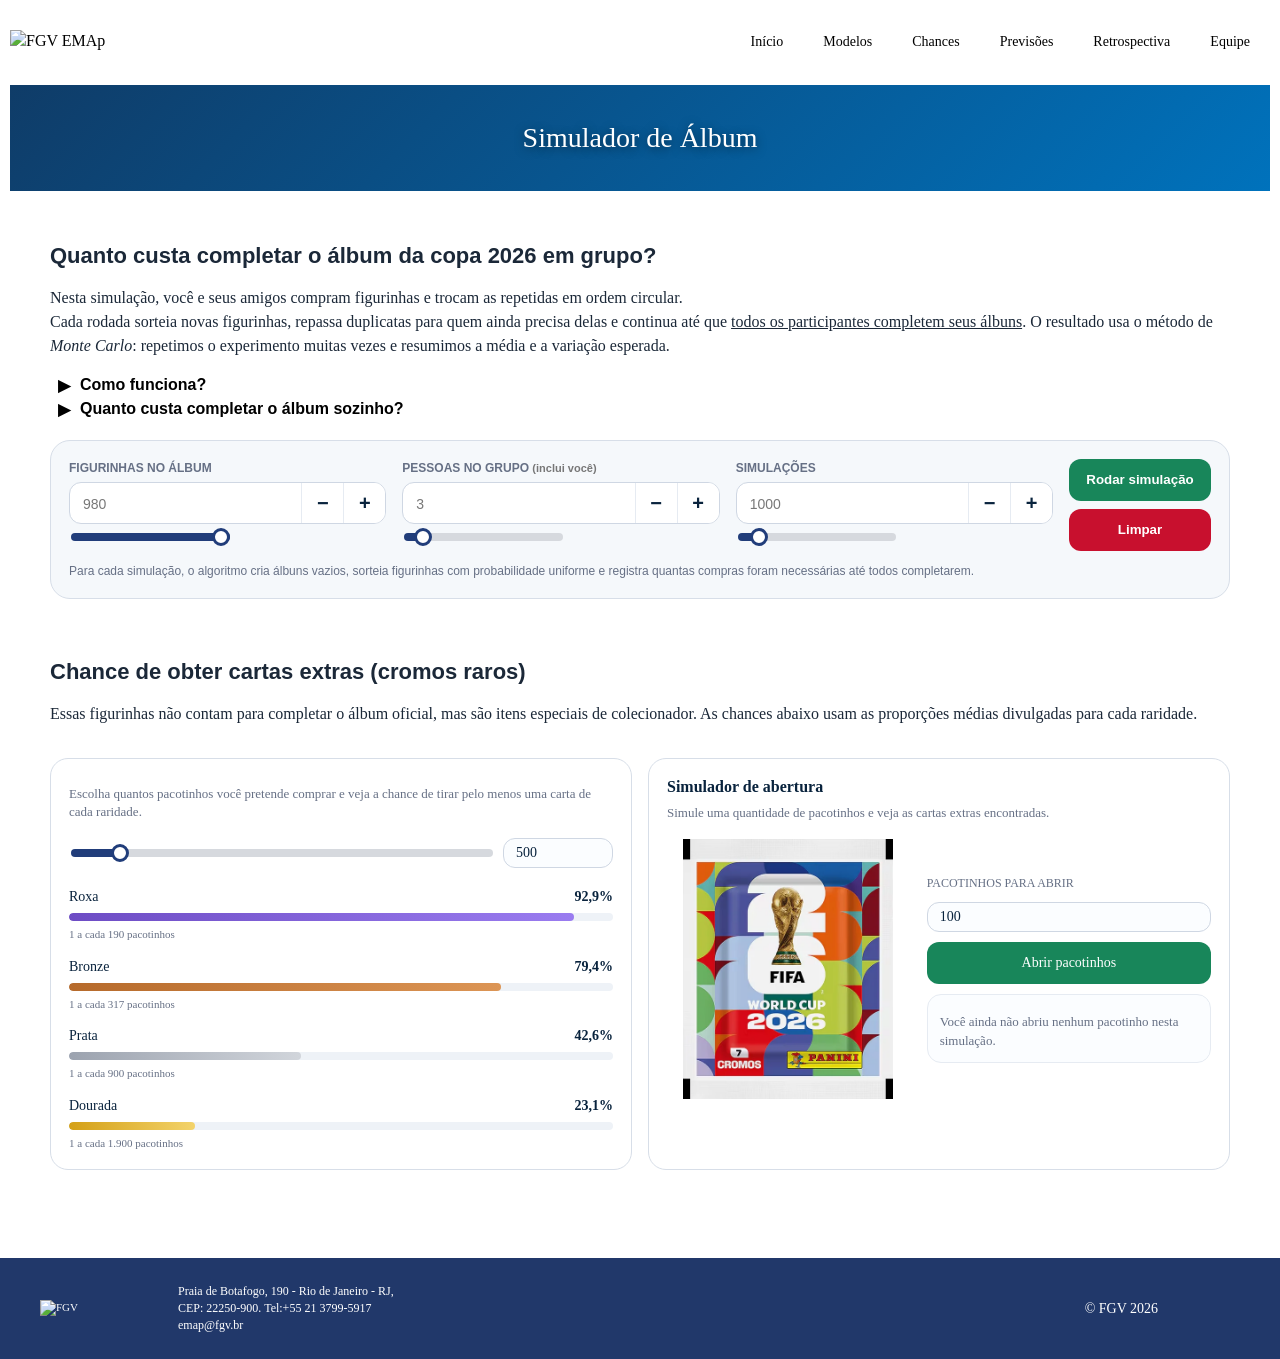
==== commit 15b7e9df: "Add chaveamento to chances.html" ====
--- a/docs/album.html
+++ b/docs/album.html
@@ -38,8 +38,8 @@
                         <ul>
                             <li><a href="index.html">Início</a></li>
                             <li><a href="modelos.html">Modelos</a></li>
+                            <li><a href="chances.html">Chances</a></li>
                             <li><a href="previsoes.html">Previsões</a></li>
-                            <li><a href="chances.html">Chances</a></li>
                             <li><a href="vis.html">Retrospectiva</a></li>
                             <li><a href="equipe.html">Equipe</a></li>
                             <!--<li><a href="midia.html">Na Mídia</a></li>-->
@@ -213,7 +213,7 @@
                             <div class="rare-card rare-probability-card">
                                 <div class="rare-card-head">
                                     <div>
-                                        <h2>Chance por quantidade de pacotinhos</h2>
+                                        <!--<h2>Chance por quantidade de pacotinhos</h2>-->
                                         <p>Escolha quantos pacotinhos você pretende comprar e veja a chance de tirar pelo menos uma carta de cada raridade.</p>
                                     </div>
                                     <strong id="rare-pack-label" class="rare-pack-label">500 pacotinhos</strong>
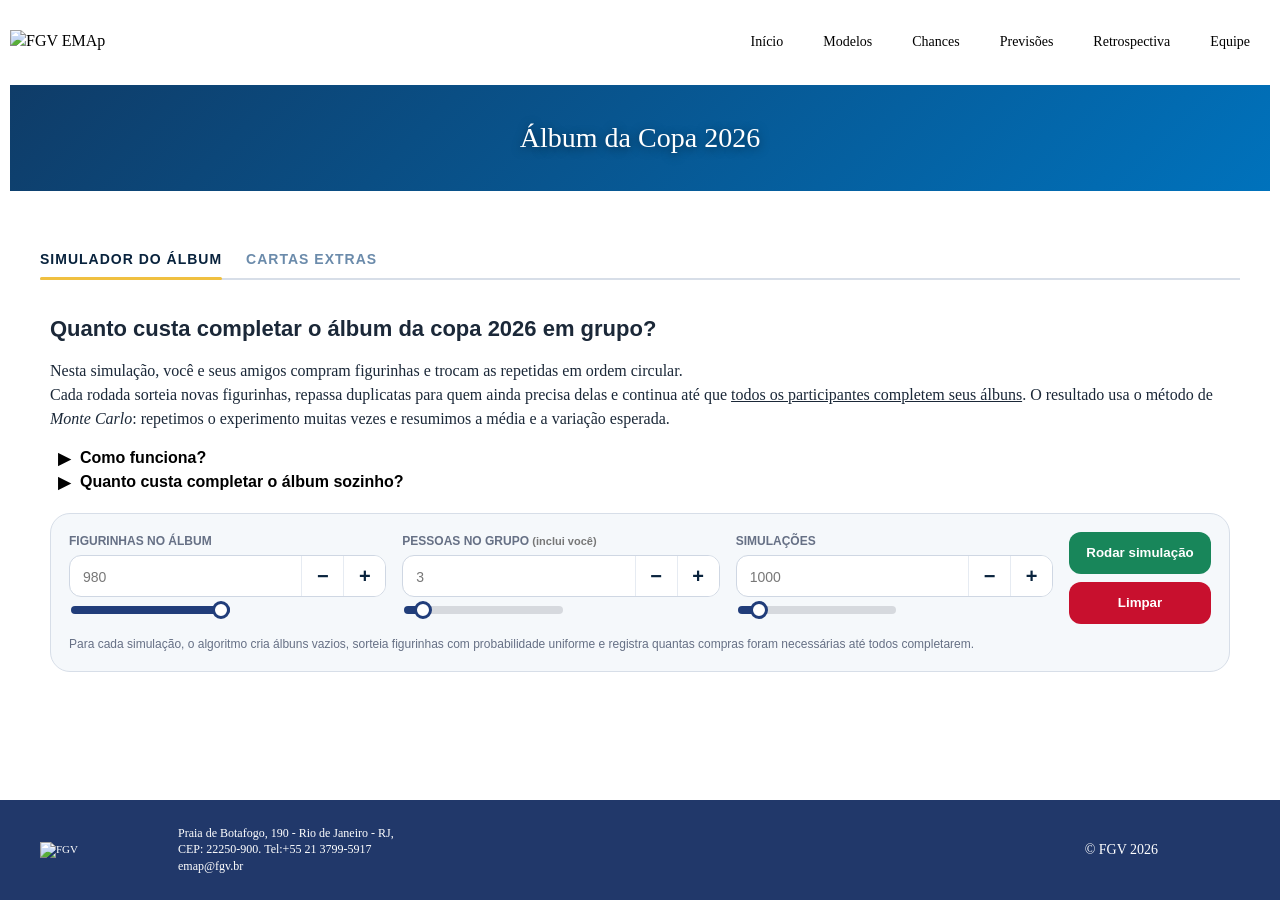
==== commit 5c5bbbbf: "Update album.html tabs" ====
--- a/docs/album.html
+++ b/docs/album.html
@@ -7,7 +7,7 @@
         <meta name="viewport" content="width=device-width, initial-scale=1.0">
         <link rel="stylesheet" href="css/styles.css" type="text/css">
         <link rel="stylesheet" href="css/album.css" type="text/css">
-        <title>EMAp: Simulador de Álbum</title>
+        <title>EMAp: Álbum da Copa</title>
         <!-- Global site tag (gtag.js) - Google Analytics -->
         <script async src="https://www.googletagmanager.com/gtag/js?id=UA-119803899-1"></script>
         <script>
@@ -51,209 +51,239 @@
 
             <!-- Banner das páginas -->
             <div class="banner-cabecalho">
-                <div class="texto-banner">Simulador de Álbum</div>
+                <div class="texto-banner">Álbum da Copa 2026</div>
             </div>
             <!--Fim do banner das páginas-->
 
             <!-- Conteúdo principal -->
             <div class="container">
                 <div id="conteudo" style="width: 100%; max-width: 1200px; margin: 0 auto;">
-                    <section id="album-simulador" class="album-simulador">
-                        <div class="album-hero">
-                            <h1>Quanto custa completar o álbum da copa 2026 em grupo?</h1>
-                            <p>
-                                Nesta simulação, você e seus amigos compram figurinhas e trocam as repetidas em ordem circular.<br>
-                                Cada rodada sorteia novas figurinhas, repassa duplicatas para quem ainda precisa delas e continua até que
-                                <u>todos os participantes completem seus álbuns</u>. O resultado usa o método de <em>Monte Carlo</em>:
-                                repetimos o experimento muitas vezes e resumimos a média e a variação esperada.
-                            </p>
-                        </div>
-
-                        <button class="wc-accordion-toggle" type="button" aria-expanded="false" aria-controls="album-how-it-works">
-                            <span class="arrow">▶</span>
-                            <span class="accordion-label">Como funciona?</span>
+                    <div class="chances-section-tabs album-section-tabs" role="tablist" aria-label="Seções do simulador de álbum">
+                        <button
+                            id="album-tab-simulador"
+                            class="chances-section-tab active"
+                            type="button"
+                            role="tab"
+                            aria-selected="true"
+                            aria-controls="album-main-view"
+                            data-album-view="simulador">
+                            Simulador do Álbum
                         </button>
 
-                        <div id="album-how-it-works" class="wc-accordion-content">
-                            <div class="wc-accordion-inner">
-                                <ol>
-                                    <li>Cada participante compra um pacotinho (7 figurinhas) por vez, em rodízio.</li>
-                                    <li>Se a pessoa já tem uma figurinha, ela passa a repetida para o próximo participante do círculo.</li>
-                                    <li>A figurinha continua circulando até encontrar alguém que ainda não a tenha; se todos já tiverem, ela é descartada.</li>
-                                    <li><strong>Importante:</strong> quem completa o álbum primeiro continua comprando para ajudar o grupo até que o último álbum seja fechado.</li>
-                                </ol>
-                            </div>
-                        </div>
-
-                        <button class="wc-accordion-toggle" type="button" aria-expanded="false" aria-controls="album-alone">
-                            <span class="arrow">▶</span>
-                            <span class="accordion-label">Quanto custa completar o álbum sozinho?</span>
+                        <button
+                            id="album-tab-raras"
+                            class="chances-section-tab"
+                            type="button"
+                            role="tab"
+                            aria-selected="false"
+                            aria-controls="album-raras-view"
+                            data-album-view="raras">
+                            Cartas Extras
                         </button>
-
-                        <div id="album-alone" class="wc-accordion-content">
-                            <div class="wc-accordion-inner">
+                    </div>
+
+                    <div id="album-main-view" class="album-view-panel active" role="tabpanel" aria-labelledby="album-tab-simulador" data-album-panel="simulador">
+                        <section id="album-simulador" class="album-simulador">
+                            <div class="album-hero">
+                                <h1>Quanto custa completar o álbum da copa 2026 em grupo?</h1>
                                 <p>
-                                    Para uma pessoa tentando completar o álbum sozinha, usamos a fórmula clássica do
-                                    <strong>problema do colecionador de cupons</strong>:
-                                    <strong>E[T] = n · H<sub>n</sub></strong>, em que <strong>n = 980</strong> é o número de figurinhas
-                                    diferentes no álbum. 
-                                    Com 980 figurinhas, o valor esperado é de aproximadamente
-                                    <u>7.316 figurinhas compradas</u> (R$ 7.316).
+                                    Nesta simulação, você e seus amigos compram figurinhas e trocam as repetidas em ordem circular.<br>
+                                    Cada rodada sorteia novas figurinhas, repassa duplicatas para quem ainda precisa delas e continua até que
+                                    <u>todos os participantes completem seus álbuns</u>. O resultado usa o método de <em>Monte Carlo</em>:
+                                    repetimos o experimento muitas vezes e resumimos a média e a variação esperada.
                                 </p>
                             </div>
-                        </div>
-
-                        <div class="album-controls" aria-label="Configurações da simulação">
-                            <div class="album-field">
-                                <label for="album-stickers">Figurinhas no álbum</label>
-                                <div class="album-stepper">
-                                    <input id="album-stickers" type="number" inputmode="numeric" min="10" max="980" step="1" value="980">
-                                    <button type="button" data-step-target="album-stickers" data-step="-10" aria-label="Diminuir figurinhas">−</button>
-                                    <button type="button" data-step-target="album-stickers" data-step="10" aria-label="Aumentar figurinhas">+</button>
-                                </div>
-                                <input id="album-stickers-range" type="range" min="10" max="980" step="10" value="980" aria-label="Figurinhas no álbum">
+
+                            <button class="wc-accordion-toggle" type="button" aria-expanded="false" aria-controls="album-how-it-works">
+                                <span class="arrow">▶</span>
+                                <span class="accordion-label">Como funciona?</span>
+                            </button>
+
+                            <div id="album-how-it-works" class="wc-accordion-content">
+                                <div class="wc-accordion-inner">
+                                    <ol>
+                                        <li>Cada participante compra um pacotinho (7 figurinhas) por vez, em rodízio.</li>
+                                        <li>Se a pessoa já tem uma figurinha, ela passa a repetida para o próximo participante do círculo.</li>
+                                        <li>A figurinha continua circulando até encontrar alguém que ainda não a tenha; se todos já tiverem, ela é descartada.</li>
+                                        <li><strong>Importante:</strong> quem completa o álbum primeiro continua comprando para ajudar o grupo até que o último álbum seja fechado.</li>
+                                    </ol>
+                                </div>
                             </div>
 
-                            <div class="album-field">
-                                <label for="album-people">Pessoas no grupo <small>(inclui você)</small></label>
-                                <div class="album-stepper">
-                                    <input id="album-people" type="number" inputmode="numeric" min="1" max="30" step="1" value="3">
-                                    <button type="button" data-step-target="album-people" data-step="-1" aria-label="Diminuir pessoas">−</button>
-                                    <button type="button" data-step-target="album-people" data-step="1" aria-label="Aumentar pessoas">+</button>
-                                </div>
-                                <input id="album-people-range" type="range" min="1" max="30" step="1" value="3" aria-label="Pessoas no grupo">
+                            <button class="wc-accordion-toggle" type="button" aria-expanded="false" aria-controls="album-alone">
+                                <span class="arrow">▶</span>
+                                <span class="accordion-label">Quanto custa completar o álbum sozinho?</span>
+                            </button>
+
+                            <div id="album-alone" class="wc-accordion-content">
+                                <div class="wc-accordion-inner">
+                                    <p>
+                                        Para uma pessoa tentando completar o álbum sozinha, usamos a fórmula clássica do
+                                        <strong>problema do colecionador de cupons</strong>:
+                                        <strong>E[T] = n · H<sub>n</sub></strong>, em que <strong>n = 980</strong> é o número de figurinhas
+                                        diferentes no álbum. 
+                                        Com 980 figurinhas, o valor esperado é de aproximadamente
+                                        <u>7.316 figurinhas compradas</u> (R$ 7.316).
+                                    </p>
+                                </div>
                             </div>
 
-                            <div class="album-field">
-                                <label for="album-simulations">Simulações</label>
-                                <div class="album-stepper">
-                                    <input id="album-simulations" type="number" inputmode="numeric" min="100" max="10000" step="100" value="1000">
-                                    <button type="button" data-step-target="album-simulations" data-step="-100" aria-label="Diminuir simulações">−</button>
-                                    <button type="button" data-step-target="album-simulations" data-step="100" aria-label="Aumentar simulações">+</button>
-                                </div>
-                                <input id="album-simulations-range" type="range" min="100" max="10000" step="100" value="1000" aria-label="Número de simulações">
+                            <div class="album-controls" aria-label="Configurações da simulação">
+                                <div class="album-field">
+                                    <label for="album-stickers">Figurinhas no álbum</label>
+                                    <div class="album-stepper">
+                                        <input id="album-stickers" type="number" inputmode="numeric" min="10" max="980" step="1" value="980">
+                                        <button type="button" data-step-target="album-stickers" data-step="-10" aria-label="Diminuir figurinhas">−</button>
+                                        <button type="button" data-step-target="album-stickers" data-step="10" aria-label="Aumentar figurinhas">+</button>
+                                    </div>
+                                    <input id="album-stickers-range" type="range" min="10" max="980" step="10" value="980" aria-label="Figurinhas no álbum">
+                                </div>
+
+                                <div class="album-field">
+                                    <label for="album-people">Pessoas no grupo <small>(inclui você)</small></label>
+                                    <div class="album-stepper">
+                                        <input id="album-people" type="number" inputmode="numeric" min="1" max="30" step="1" value="3">
+                                        <button type="button" data-step-target="album-people" data-step="-1" aria-label="Diminuir pessoas">−</button>
+                                        <button type="button" data-step-target="album-people" data-step="1" aria-label="Aumentar pessoas">+</button>
+                                    </div>
+                                    <input id="album-people-range" type="range" min="1" max="30" step="1" value="3" aria-label="Pessoas no grupo">
+                                </div>
+
+                                <div class="album-field">
+                                    <label for="album-simulations">Simulações</label>
+                                    <div class="album-stepper">
+                                        <input id="album-simulations" type="number" inputmode="numeric" min="100" max="10000" step="100" value="1000">
+                                        <button type="button" data-step-target="album-simulations" data-step="-100" aria-label="Diminuir simulações">−</button>
+                                        <button type="button" data-step-target="album-simulations" data-step="100" aria-label="Aumentar simulações">+</button>
+                                    </div>
+                                    <input id="album-simulations-range" type="range" min="100" max="10000" step="100" value="1000" aria-label="Número de simulações">
+                                </div>
+
+                                <div class="album-actions">
+                                    <button id="album-run" class="album-run" type="button">Rodar simulação</button>
+                                    <button id="album-reset" class="album-reset" type="button">Limpar</button>
+                                </div>
+
+                                <p class="album-hint">
+                                    Para cada simulação, o algoritmo cria álbuns vazios, sorteia figurinhas com probabilidade uniforme e registra quantas compras foram necessárias até todos completarem.
+                                </p>
                             </div>
 
-                            <div class="album-actions">
-                                <button id="album-run" class="album-run" type="button">Rodar simulação</button>
-                                <button id="album-reset" class="album-reset" type="button">Limpar</button>
+                            <div id="album-progress" class="album-progress" hidden>
+                                <div class="album-progress-top">
+                                    <span>Simulando...</span>
+                                    <strong id="album-progress-label">0%</strong>
+                                </div>
+                                <div class="album-progress-bar" aria-hidden="true">
+                                    <span id="album-progress-fill"></span>
+                                </div>
                             </div>
 
-                            <p class="album-hint">
-                                Para cada simulação, o algoritmo cria álbuns vazios, sorteia figurinhas com probabilidade uniforme e registra quantas compras foram necessárias até todos completarem.
-                            </p>
-                        </div>
-
-                        <div id="album-progress" class="album-progress" hidden>
-                            <div class="album-progress-top">
-                                <span>Simulando...</span>
-                                <strong id="album-progress-label">0%</strong>
+                            <div id="album-results" class="album-results" hidden>
+                                <!--<div class="album-results-head">
+                                    <div>
+                                        <h2>Resultados das Simulações</h2>
+                                    </div>
+                                    <p id="album-result-text"></p>
+                                </div>-->
+
+                                <div id="album-summary" class="album-insights" aria-label="Resumo numérico da simulação"></div>
+
+                                <div class="album-result-grid">
+                                    <div class="album-chart-card">
+                                        <div class="album-chart-carousel" aria-label="Gráficos da simulação">
+                                            <button id="album-chart-prev" class="scroll-btn left" type="button" aria-label="Gráfico anterior">❮</button>
+                                            <div class="album-chart-viewport">
+                                                <div class="album-chart-slide is-active" data-chart-slide>
+                                                    <h3 style="margin-left: 6px;">Distribuição de quantas figurinhas você terá comprado ao fim da jornada do grupo</h3>
+                                                    <canvas id="album-histogram-group-person" height="220"></canvas>
+                                                </div>
+                                                <div class="album-chart-slide" data-chart-slide>
+                                                    <h3 style="margin-left: 6px;">Distribuição de quantas figurinhas você terá comprado quando completar seu álbum</h3>
+                                                    <canvas id="album-histogram-own-completion" height="220"></canvas>
+                                                </div>
+                                                <div class="album-chart-slide" data-chart-slide>
+                                                    <h3 style="margin-left: 6px;">Distribuição do total de figurinhas compradas pelo grupo</h3>
+                                                    <canvas id="album-histogram-total" height="220"></canvas>
+                                                </div>
+                                            </div>
+                                            <button id="album-chart-next" class="scroll-btn right" type="button" aria-label="Próximo gráfico">❯</button>
+                                        </div>
+                                        <p class="album-notes">O gráfico mostra a concentração dos resultados: quanto mais alta a barra, mais simulações terminaram naquele intervalo.</p>
+                                    </div>
+
+                                    <div class="album-table-card">
+                                        <h3>Detalhes das Simulações</h3>
+                                        <table class="album-table">
+                                            <tbody id="album-detail-body"></tbody>
+                                        </table>
+                                        <!--<p class="album-notes">A referência “sozinho” usa a estimativa clássica do problema do colecionador de cupons para uma pessoa sem trocas.</p>-->
+                                    </div>
+                                </div>
+                                <div id="album-decision" class="album-decision-card" aria-label="Tabela de decisão da simulação"></div>
                             </div>
-                            <div class="album-progress-bar" aria-hidden="true">
-                                <span id="album-progress-fill"></span>
+                        </section>
+                    </div>
+
+                    <div id="album-raras-view" class="album-view-panel" role="tabpanel" aria-labelledby="album-tab-raras" data-album-panel="raras" hidden>
+                        <section id="album-raras" class="album-simulador album-rarity-section">
+                            <div class="album-hero album-rarity-hero">
+                                <h1>Quão raras são as cartas extras?</h1>
+                                <p>
+                                    Essas figurinhas não contam para completar o álbum oficial, mas são itens especiais de colecionador.
+                                    As chances abaixo usam as proporções médias estimadas para cada raridade.
+                                </p>
                             </div>
-                        </div>
-
-                        <div id="album-results" class="album-results" hidden>
-                            <!--<div class="album-results-head">
-                                <div>
-                                    <h2>Resultados das Simulações</h2>
-                                </div>
-                                <p id="album-result-text"></p>
-                            </div>-->
-
-                            <div id="album-summary" class="album-insights" aria-label="Resumo numérico da simulação"></div>
-
-                            <div class="album-result-grid">
-                                <div class="album-chart-card">
-                                    <div class="album-chart-carousel" aria-label="Gráficos da simulação">
-                                        <button id="album-chart-prev" class="scroll-btn left" type="button" aria-label="Gráfico anterior">❮</button>
-                                        <div class="album-chart-viewport">
-                                            <div class="album-chart-slide is-active" data-chart-slide>
-                                                <h3 style="margin-left: 6px;">Distribuição de quantas figurinhas você terá comprado ao fim da jornada do grupo</h3>
-                                                <canvas id="album-histogram-group-person" height="220"></canvas>
+
+                            <div class="rare-grid" aria-label="Chance de obter cartas extras">
+                                <div class="rare-card rare-probability-card">
+                                    <div class="rare-card-head">
+                                        <div>
+                                            <h2>Chance por quantidade de pacotinhos</h2>
+                                            <p>Escolha quantos pacotinhos você pretende comprar e veja a chance de tirar pelo menos uma carta de cada raridade.</p>
+                                        </div>
+                                        <strong id="rare-pack-label" class="rare-pack-label">500 pacotinhos</strong>
+                                    </div>
+
+                                    <div class="rare-slider-row">
+                                        <input id="rare-pack-count" class="rare-range" type="range" min="1" max="5000" step="1" value="500" aria-label="Pacotinhos para calcular chance de cartas extras">
+                                        <input id="rare-pack-count-number" class="rare-number" type="number" inputmode="numeric" min="1" max="5000" step="1" value="500" aria-label="Número de pacotinhos">
+                                    </div>
+
+                                    <div id="rare-bars" class="rare-bars" aria-live="polite"></div>
+                                </div>
+
+                                <div class="rare-card rare-pack-card">
+                                    <div class="rare-pack-copy">
+                                        <h2>Simulador de abertura</h2>
+                                        <p>Simule uma quantidade de pacotinhos e veja as cartas extras encontradas.</p>
+                                    </div>
+
+                                    <div class="rare-pack-layout">
+                                        <div class="rare-opening-stage">
+                                            <div class="rare-pack-visual" aria-live="polite">
+                                                <span class="rare-pack-shine" aria-hidden="true"></span>
+                                                <img src="images/pacotinho.png" alt="Pacotinho Panini Copa 2026">
+                                                <div id="rare-pack-result-overlay" class="rare-pack-result-overlay">
+                                                    <strong>Abra pacotinhos</strong>
+                                                    <span>As estatísticas aparecem aqui.</span>
+                                                </div>
                                             </div>
-                                            <div class="album-chart-slide" data-chart-slide>
-                                                <h3 style="margin-left: 6px;">Distribuição de quantas figurinhas você terá comprado quando completar seu álbum</h3>
-                                                <canvas id="album-histogram-own-completion" height="220"></canvas>
-                                            </div>
-                                            <div class="album-chart-slide" data-chart-slide>
-                                                <h3 style="margin-left: 6px;">Distribuição do total de figurinhas compradas pelo grupo</h3>
-                                                <canvas id="album-histogram-total" height="220"></canvas>
+                                            <button id="rare-open-button" type="button">Abrir 100 pacotinhos</button>
+                                        </div>
+
+                                        <div class="rare-open-panel">
+                                            <label for="rare-open-count">Pacotinhos para abrir</label>
+                                            <input id="rare-open-count" type="number" inputmode="numeric" min="1" max="10000" step="1" value="100">
+                                            <div id="rare-pack-result-summary" class="rare-pack-result-summary" aria-live="polite">
+                                                <p>Você ainda não abriu nenhum pacotinho nesta simulação.</p>
                                             </div>
                                         </div>
-                                        <button id="album-chart-next" class="scroll-btn right" type="button" aria-label="Próximo gráfico">❯</button>
                                     </div>
-                                    <p class="album-notes">O gráfico mostra a concentração dos resultados: quanto mais alta a barra, mais simulações terminaram naquele intervalo.</p>
-                                </div>
-
-                                <div class="album-table-card">
-                                    <h3>Detalhes das Simulações</h3>
-                                    <table class="album-table">
-                                        <tbody id="album-detail-body"></tbody>
-                                    </table>
-                                    <!--<p class="album-notes">A referência “sozinho” usa a estimativa clássica do problema do colecionador de cupons para uma pessoa sem trocas.</p>-->
                                 </div>
                             </div>
-
-                            <div id="album-decision" class="album-decision-card" aria-label="Tabela de decisão da simulação"></div>
-                        </div>
-                    </section>
-
-                    <section id="album-raras" class="album-simulador album-rarity-section">
-                        <div class="album-hero album-rarity-hero">
-                            <h1>Chance de obter cartas extras (cromos raros)</h1>
-                            <p>
-                                Essas figurinhas não contam para completar o álbum oficial, mas são itens especiais de colecionador.
-                                As chances abaixo usam as proporções médias divulgadas para cada raridade.
-                            </p>
-                        </div>
-
-                        <div class="rare-grid" aria-label="Chance de obter cartas extras">
-                            <div class="rare-card rare-probability-card">
-                                <div class="rare-card-head">
-                                    <div>
-                                        <!--<h2>Chance por quantidade de pacotinhos</h2>-->
-                                        <p>Escolha quantos pacotinhos você pretende comprar e veja a chance de tirar pelo menos uma carta de cada raridade.</p>
-                                    </div>
-                                    <strong id="rare-pack-label" class="rare-pack-label">500 pacotinhos</strong>
-                                </div>
-
-                                <div class="rare-slider-row">
-                                    <input id="rare-pack-count" class="rare-range" type="range" min="1" max="5000" step="1" value="500" aria-label="Pacotinhos para calcular chance de cartas extras">
-                                    <input id="rare-pack-count-number" class="rare-number" type="number" inputmode="numeric" min="1" max="5000" step="1" value="500" aria-label="Número de pacotinhos">
-                                </div>
-
-                                <div id="rare-bars" class="rare-bars" aria-live="polite"></div>
-                            </div>
-
-                            <div class="rare-card rare-pack-card">
-                                <div class="rare-pack-copy">
-                                    <h2>Simulador de abertura</h2>
-                                    <p>Simule uma quantidade de pacotinhos e veja as cartas extras encontradas.</p>
-                                </div>
-
-                                <div class="rare-pack-layout">
-                                    <div class="rare-pack-visual" aria-live="polite">
-                                        <img src="images/pacotinho.png" alt="Pacotinho Panini Copa 2026">
-                                        <div id="rare-pack-result-overlay" class="rare-pack-result-overlay">
-                                            <strong>Abra pacotinhos</strong>
-                                            <span>As estatísticas aparecem aqui.</span>
-                                        </div>
-                                    </div>
-
-                                    <div class="rare-open-panel">
-                                        <label for="rare-open-count">Pacotinhos para abrir</label>
-                                        <input id="rare-open-count" type="number" inputmode="numeric" min="1" max="10000" step="1" value="100">
-                                        <button id="rare-open-button" type="button">Abrir pacotinhos</button>
-                                        <div id="rare-pack-result-summary" class="rare-pack-result-summary" aria-live="polite">
-                                            <p>Você ainda não abriu nenhum pacotinho nesta simulação.</p>
-                                        </div>
-                                    </div>
-                                </div>
-                            </div>
-                        </div>
-                    </section>  
+                        </section>  
+                    </div>
                 </div>
             </div>
         </div>
@@ -311,6 +341,46 @@
                 const chartNextButton = $('#album-chart-next');
                 let activeChartIndex = 0;
                 let chartData = [];
+                const albumTabs = Array.from(document.querySelectorAll('[data-album-view]'));
+                const albumPanels = Array.from(document.querySelectorAll('[data-album-panel]'));
+
+                function setAlbumView(viewName) {
+                    albumTabs.forEach((tab) => {
+                        const isActive = tab.dataset.albumView === viewName;
+                        tab.classList.toggle('active', isActive);
+                        tab.setAttribute('aria-selected', isActive ? 'true' : 'false');
+                        tab.tabIndex = isActive ? 0 : -1;
+                    });
+
+                    albumPanels.forEach((panel) => {
+                        const isActive = panel.dataset.albumPanel === viewName;
+                        panel.classList.toggle('active', isActive);
+                        panel.hidden = !isActive;
+                    });
+
+                    if (viewName === 'simulador' && resultsPanel && !resultsPanel.hidden) {
+                        window.requestAnimationFrame(drawActiveChart);
+                    }
+                }
+
+                albumTabs.forEach((tab) => {
+                    tab.addEventListener('click', () => {
+                        setAlbumView(tab.dataset.albumView);
+                    });
+
+                    tab.addEventListener('keydown', (event) => {
+                        if (event.key !== 'ArrowLeft' && event.key !== 'ArrowRight') return;
+
+                        event.preventDefault();
+
+                        const currentIndex = albumTabs.indexOf(tab);
+                        const direction = event.key === 'ArrowRight' ? 1 : -1;
+                        const nextIndex = (currentIndex + direction + albumTabs.length) % albumTabs.length;
+
+                        albumTabs[nextIndex].focus();
+                        setAlbumView(albumTabs[nextIndex].dataset.albumView);
+                    });
+                });
 
                 const rarePackRange = $('#rare-pack-count');
                 const rarePackNumber = $('#rare-pack-count-number');
@@ -320,6 +390,8 @@
                 const rareOpenButton = $('#rare-open-button');
                 const rarePackOverlay = $('#rare-pack-result-overlay');
                 const rarePackSummary = $('#rare-pack-result-summary');
+                const rarePackVisual = document.querySelector('.rare-pack-visual');
+                const rarePackCard = document.querySelector('.rare-pack-card');
 
                 const defaults = {
                     stickers: 980,
@@ -611,11 +683,31 @@
                     }).join('');
                 }
 
+                function getBestRareCard(counts) {
+                    const rarityOrder = ['gold', 'silver', 'bronze', 'purple'];
+                    return RARE_CARDS.find((card) => rarityOrder.includes(card.key) && counts[card.key] > 0 && card.key === rarityOrder.find((key) => counts[key] > 0)) || null;
+                }
+
+                function clearRareOpeningState() {
+                    if (!rarePackVisual || !rarePackCard) return;
+
+                    ['is-opening', 'is-opened', 'rare-best-purple', 'rare-best-bronze', 'rare-best-silver', 'rare-best-gold'].forEach((className) => {
+                        rarePackVisual.classList.remove(className);
+                        rarePackCard.classList.remove(className);
+                    });
+                }
+
+                function updateRareOpenButtonLabel() {
+                    if (!rareOpenButton || !rareOpenInput) return;
+                    rareOpenButton.textContent = `Abrir ${formatter.format(readRarePackCount(rareOpenInput))} pacotinhos`;
+                }
+
                 function simulateRareOpenings() {
-                    if (!rareOpenInput || !rarePackOverlay || !rarePackSummary) return;
+                    if (!rareOpenInput || !rarePackSummary) return;
 
                     const packCount = readRarePackCount(rareOpenInput);
                     rareOpenInput.value = packCount;
+
                     const counts = RARE_CARDS.reduce((acc, card) => {
                         acc[card.key] = 0;
                         return acc;
@@ -630,18 +722,67 @@
                     }
 
                     const totalSpecial = RARE_CARDS.reduce((acc, card) => acc + counts[card.key], 0);
-                    rarePackOverlay.classList.add('is-open');
-                    rarePackOverlay.innerHTML = `
-                        <strong>Você abriu ${formatter.format(packCount)} pacotinhos</strong>
-                        <span>Total de cromos raros: ${formatter.format(totalSpecial)}</span>
-                    `;
-                    //<p>Você abriu <strong>${formatter.format(packCount)}</strong> pacotinhos:</p>
-                    rarePackSummary.innerHTML = `
-                        <h3>Resultados</h3>
-                        <ul>
-                            ${RARE_CARDS.map((card) => `<li class="rare-result-${card.key}"><span>${card.plural}</span><strong>${formatter.format(counts[card.key])}</strong></li>`).join('')}
-                        </ul>
-                    `;
+                    const bestCard = getBestRareCard(counts);
+
+                    clearRareOpeningState();
+
+                    if (rareOpenButton) {
+                        rareOpenButton.disabled = true;
+                        rareOpenButton.textContent = 'Abrindo...';
+                    }
+
+                    if (rarePackVisual && rarePackCard) {
+                        rarePackVisual.classList.remove('is-opening');
+                        rarePackCard.classList.remove('is-opening');
+
+                        void rarePackVisual.offsetWidth;
+
+                        rarePackVisual.classList.add('is-opening');
+                        rarePackCard.classList.add('is-opening');
+                    }
+
+                    window.setTimeout(() => {
+                        if (rarePackVisual && rarePackCard) {
+                            rarePackVisual.classList.remove('is-opening');
+                            rarePackCard.classList.remove('is-opening');
+
+                            rarePackVisual.classList.add('is-opened');
+                            rarePackCard.classList.add('is-opened');
+
+                            if (bestCard) {
+                                rarePackVisual.classList.add(`rare-best-${bestCard.key}`);
+                                rarePackCard.classList.add(`rare-best-${bestCard.key}`);
+                            }
+                        }
+
+                        if (rarePackOverlay) {
+                            rarePackOverlay.classList.add('is-open');
+                            rarePackOverlay.innerHTML = `
+                                <strong>Resultados</strong>
+                                <span>Total de cromos raros: ${formatter.format(totalSpecial)}</span>
+                            `;
+                        }
+
+                        rarePackSummary.innerHTML = `
+                            <div class="rare-opening-message">
+                                <strong>Resultados</strong>
+                                <span>${totalSpecial > 0 ? `${formatter.format(totalSpecial)} cromo${totalSpecial === 1 ? '' : 's'} raro${totalSpecial === 1 ? '' : 's'} encontrado${totalSpecial === 1 ? '' : 's'}.` : 'Nenhum cromo raro desta vez.'}</span>
+                            </div>
+                            <div class="rare-result-grid">
+                                ${RARE_CARDS.map((card) => `
+                                    <div class="rare-result-chip rare-result-${card.key}">
+                                        <span>${card.plural}</span>
+                                        <strong>${formatter.format(counts[card.key])}</strong>
+                                    </div>
+                                `).join('')}
+                            </div>
+                        `;
+
+                        if (rareOpenButton) {
+                            rareOpenButton.disabled = false;
+                            updateRareOpenButtonLabel();
+                        }
+                    }, 650);
                 }
 
                 function initRareCardsSection() {
@@ -651,11 +792,17 @@
                     rarePackNumber.addEventListener('input', () => updateRareChances(rarePackNumber));
                     rarePackNumber.addEventListener('change', () => updateRareChances(rarePackNumber));
 
+                    if (rareOpenInput) {
+                        rareOpenInput.addEventListener('input', updateRareOpenButtonLabel);
+                        rareOpenInput.addEventListener('change', updateRareOpenButtonLabel);
+                    }
+
                     if (rareOpenButton) {
                         rareOpenButton.addEventListener('click', simulateRareOpenings);
                     }
 
                     updateRareChances(rarePackRange);
+                    updateRareOpenButtonLabel();
                 }
 
                 function setProgress(done, total) {
--- a/docs/css/album.css
+++ b/docs/css/album.css
@@ -8,9 +8,11 @@
     --wc-gray: #777;
     --wc-ink: #1b2838;
     --wc-muted: #667085;
+    --muted: #6b8bab;
     --wc-line: #d7dee8;
     --wc-surface: #ffffff;
     --wc-bg: #f5f8fb;
+    --soft-border: #dbe3ec;
 }
 
 html,
@@ -1003,7 +1005,6 @@
     display: flex;
     gap: 16px;
     justify-content: space-between;
-    margin-bottom: 16px;
 }
 
 .rare-card-head p,
@@ -1143,7 +1144,6 @@
 .rare-bar-row small {
     display: block;
     font-size: 11px;
-    margin-top: 5px;
 }
 
 .rare-purple .rare-bar-track span { background: linear-gradient(90deg, #6d4cc4, #9a7cf0); }
@@ -1156,10 +1156,11 @@
     display: grid;
     gap: 18px;
     grid-template-columns: minmax(150px, .85fr) minmax(0, 1fr);
-    margin-top: 16px;
 }
 
 .rare-pack-visual {
+    box-shadow: none;
+    filter: none;
     background: none;
     border: none;
     border-radius: 18px;
@@ -1168,6 +1169,8 @@
 }
 
 .rare-pack-visual img {
+    box-shadow: none;
+    filter: none;
     border-radius: 12px;
     display: block;
     margin: 0 auto;
@@ -1239,7 +1242,6 @@
 
 .rare-pack-result-summary {
     background: #fbfdff;
-    border: 1px solid #e6ebf2;
     border-radius: 14px;
     padding: 12px;
 }
@@ -1319,4 +1321,521 @@
 #rare-pack-label,
 #rare-pack-result-overlay {
     display: none !important;
-}+}
+
+.chances-section-tabs.album-section-tabs {
+    display: flex;
+    align-items: flex-end;
+    gap: 24px;
+    width: 100%;
+    margin: 20px 0 24px;
+    border-bottom: 2px solid var(--wc-line);
+    padding-bottom: 5px;
+}
+
+.chances-section-tab {
+    position: relative;
+    border: 0;
+    background: transparent;
+    padding: 0 0 6px;
+    cursor: pointer;
+    font-size: 14px;
+    font-weight: 800;
+    color: var(--muted);
+    font-family: 'gotham-bold', 'gotham-book', sans-serif;
+    text-transform: uppercase;
+    letter-spacing: 1px;
+    transition: color .15s ease;
+}
+
+.chances-section-tab:hover {
+    color: var(--wc-blue-dark);
+}
+
+.chances-section-tab.active {
+    color: var(--wc-blue-dark);
+}
+
+.chances-section-tab.active::after {
+    content: '';
+    position: absolute;
+    left: 0;
+    right: 0;
+    bottom: -7px;
+    height: 3px;
+    background: #f0c040;
+    border-radius: 999px;
+}
+
+.album-view-panel {
+    display: none;
+}
+
+.album-view-panel.active {
+    display: block;
+}
+
+.album-view-panel .album-rarity-section {
+    margin-top: 0;
+}
+
+@media (max-width: 600px) {
+    .chances-section-tabs.album-section-tabs {
+        display: grid;
+        grid-template-columns: repeat(2, minmax(0, 1fr));
+        gap: 0;
+        width: 100%;
+        margin-top: 22px;
+        overflow: hidden;
+        padding-bottom: 5px;
+    }
+
+    .chances-section-tab {
+        width: 100%;
+        min-width: 0;
+        max-width: none;
+        padding: 0 4px 6px;
+        font-size: clamp(11px, 2.2vw, 11px);
+        line-height: 1.15;
+        letter-spacing: 0.2px;
+        white-space: normal;
+        text-align: center;
+        justify-self: stretch;
+    }
+
+    .chances-section-tab.active::after {
+        left: 0;
+        right: 0;
+    }
+    .rare-open-panel {
+        border: none !important;
+    }
+    .rare-opening-message strong {
+        font-size: 14px;
+    }
+    .rare-opening-message p {
+        font-size: 12px;
+    }
+}
+
+/* Redesign da seção de cartas extras */
+.album-rarity-section {
+    margin-top: 0;
+}
+
+.rare-grid {
+    align-items: stretch;
+    gap: 18px;
+    grid-template-columns: minmax(280px, .88fr) minmax(430px, 1.12fr);
+}
+
+.rare-card {
+    background: linear-gradient(180deg, #ffffff 0%, #fbfdff 100%);
+    border: 1px solid #dce5ef;
+    border-radius: 20px;
+    padding: 20px;
+}
+
+.rare-card h2,
+.rare-pack-result-summary h3 {
+    font-size: 17px;
+}
+
+.rare-card-head p,
+.rare-pack-copy p {
+    font-size: 13px;
+    line-height: 1.5;
+}
+
+.rare-probability-card {
+    display: flex;
+    flex-direction: column;
+    justify-content: space-between;
+}
+
+.rare-slider-row {
+    background: #f5f8fb;
+    border: 1px solid #e5ebf3;
+    border-radius: 16px;
+    grid-template-columns: 1fr 96px;
+    margin: 14px 0 14px;
+    padding: 12px;
+}
+
+.rare-number,
+.rare-open-panel input {
+    background: #ffffff;
+    border-color: #d3dce8;
+    height: 36px;
+}
+
+.rare-bars {
+    gap: 0px;
+}
+
+.rare-bar-row {
+    background: #ffffff;
+    border: 0px;
+    border-radius: 14px;
+    padding: 10px 12px;
+    transition: transform .15s ease, box-shadow .15s ease, border-color .15s ease;
+}
+
+.rare-bar-row:hover {
+    border-color: #ccd8e8;
+    box-shadow: 0 6px 16px rgba(9, 35, 61, .06);
+    transform: translateY(-1px);
+}
+
+.rare-bar-meta {
+    margin-bottom: 7px;
+}
+
+.rare-bar-meta span,
+.rare-bar-meta strong {
+    font-size: 13px;
+}
+
+.rare-bar-track {
+    background: #edf2f7;
+    height: 7px;
+}
+
+.rare-bar-row small {
+    font-size: 10.5px;
+    margin-top: 4px;
+}
+
+.rare-pack-layout {
+    align-items: stretch;
+    gap: 20px;
+    grid-template-columns: minmax(190px, .85fr) minmax(250px, 1fr);
+    margin-top: 14px;
+}
+
+.rare-opening-stage {
+    display: grid;
+    gap: 8px;
+}
+
+.rare-pack-visual {
+    align-items: center;
+    border: 0px;
+    border-radius: 22px;
+    display: flex;
+    justify-content: center;
+    min-height: 100px;
+    overflow: hidden;
+    padding: 36px;
+    position: relative;
+}
+
+.rare-pack-visual::after {
+    background: linear-gradient(120deg, transparent 20%, rgba(255,255,255,.9) 50%, transparent 78%);
+    content: "";
+    left: -90%;
+    opacity: 0;
+    position: absolute;
+    top: -25%;
+    transform: rotate(12deg);
+    width: 60%;
+}
+
+.rare-pack-shine {
+    background: radial-gradient(circle, rgba(240, 179, 35, .22), transparent 64%);
+    border-radius: 50%;
+    height: 180px;
+    opacity: 0;
+    position: absolute;
+    width: 180px;
+}
+
+.rare-pack-visual img {
+    filter: drop-shadow(0 14px 16px rgba(9, 35, 61, .18));
+    max-height: 248px;
+    position: relative;
+    transition: transform .2s ease, filter .2s ease;
+    width: auto;
+    z-index: 1;
+}
+
+.rare-pack-visual:hover img {
+    transform: translateY(-2px) scale(1.015);
+}
+
+
+.rare-pack-card.rare-best-purple .rare-pack-visual { box-shadow: inset 0 1px 0 rgba(255,255,255,.8), 0 0 0 4px rgba(109,76,196,.09), 0 14px 30px rgba(109,76,196,.16); }
+.rare-pack-card.rare-best-bronze .rare-pack-visual { box-shadow: inset 0 1px 0 rgba(255,255,255,.8), 0 0 0 4px rgba(182,106,43,.09), 0 14px 30px rgba(182,106,43,.16); }
+.rare-pack-card.rare-best-silver .rare-pack-visual { box-shadow: inset 0 1px 0 rgba(255,255,255,.8), 0 0 0 4px rgba(156,163,175,.13), 0 14px 30px rgba(100,116,139,.16); }
+.rare-pack-card.rare-best-gold .rare-pack-visual { box-shadow: inset 0 1px 0 rgba(255,255,255,.8), 0 0 0 4px rgba(240,179,35,.14), 0 16px 34px rgba(212,160,23,.24); }
+
+
+.rare-open-panel {
+    align-content: center;
+    background: rgba(255,255,255,.75);
+    border-left: 1px solid #e4ebf4;
+    gap: 11px;
+    padding: 16px;
+}
+
+.rare-open-panel button {
+    box-shadow: 0 8px 18px rgba(24, 134, 90, .18);
+    font-size: 15px;
+    height: 46px;
+}
+
+.rare-open-panel button:disabled {
+    cursor: wait;
+    opacity: .78;
+    transform: none;
+}
+
+.rare-pack-result-summary {
+    background: #ffffff;
+    border-color: #e3eaf3;
+    border-radius: 16px;
+    min-height: 96px;
+    padding: 12px;
+}
+
+.rare-opening-message {
+    border-bottom: 1px solid #e8eef5;
+    margin-bottom: 10px;
+    padding-bottom: 9px;
+}
+
+.rare-opening-message strong,
+.rare-opening-message span {
+    display: block;
+    font-family: 'gotham-book';
+}
+
+.rare-opening-message strong {
+    color: var(--wc-blue-dark);
+    font-family: 'gotham-bold';
+    font-size: 16px;
+}
+
+.rare-opening-message span {
+    color: var(--wc-muted);
+    font-size: 13px;
+    margin-top: 4px;
+}
+
+.rare-result-grid {
+    display: grid;
+    gap: 8px;
+    grid-template-columns: repeat(2, minmax(0, 1fr));
+}
+
+.rare-result-chip {
+    background: #fbfdff;
+    border: 1px solid #e8eef5;
+    border-radius: 12px;
+    display: grid;
+    gap: 3px;
+    padding: 9px 10px;
+}
+
+.rare-result-chip span,
+.rare-result-chip strong {
+    font-family: 'gotham-bold';
+}
+
+.rare-result-chip span {
+    color: var(--wc-muted);
+    font-size: 11px;
+}
+
+.rare-result-chip strong {
+    color: var(--wc-blue-dark);
+    font-size: 18px;
+    line-height: 1;
+}
+
+.rare-result-chip.rare-result-purple { border-color: rgba(109,76,196,.28); background: rgba(109,76,196,.045); }
+.rare-result-chip.rare-result-bronze { border-color: rgba(182,106,43,.28); background: rgba(182,106,43,.045); }
+.rare-result-chip.rare-result-silver { border-color: rgba(156,163,175,.38); background: rgba(156,163,175,.07); }
+.rare-result-chip.rare-result-gold { border-color: rgba(212,160,23,.35); background: rgba(240,179,35,.09); }
+
+@keyframes rarePackShake {
+    0%, 100% { transform: translateX(0) rotate(0deg) scale(1); }
+    16% { transform: translateX(-5px) rotate(-2.8deg) scale(1.015); }
+    32% { transform: translateX(5px) rotate(2.8deg) scale(1.025); }
+    50% { transform: translateX(-3px) rotate(-1.5deg) scale(1.03); }
+    68% { transform: translateX(3px) rotate(1.5deg) scale(1.02); }
+}
+
+@keyframes rarePanelGlow {
+    0% { box-shadow: inset 0 1px 0 rgba(255,255,255,.8), 0 12px 28px rgba(9, 35, 61, .08); }
+    50% { box-shadow: inset 0 1px 0 rgba(255,255,255,.8), 0 0 0 5px rgba(240,179,35,.14), 0 18px 38px rgba(78,140,203,.22); }
+    100% { box-shadow: inset 0 1px 0 rgba(255,255,255,.8), 0 12px 28px rgba(9, 35, 61, .08); }
+}
+
+@keyframes rareSweep {
+    0% { left: -90%; opacity: 0; }
+    35% { opacity: .75; }
+    100% { left: 130%; opacity: 0; }
+}
+
+@keyframes rarePulse {
+    0% { opacity: 0; transform: scale(.7); }
+    48% { opacity: 1; transform: scale(1.15); }
+    100% { opacity: 0; transform: scale(1.35); }
+}
+
+@media (max-width: 1060px) {
+    .rare-grid {
+        grid-template-columns: 1fr;
+    }
+
+    .rare-pack-layout {
+        grid-template-columns: minmax(220px, .75fr) minmax(260px, 1fr);
+    }
+}
+
+@media (max-width: 720px) {
+    .rare-card {
+        padding: 16px;
+    }
+
+    .rare-slider-row,
+    .rare-pack-layout {
+        grid-template-columns: 1fr;
+    }
+
+    .rare-pack-visual {
+        min-height: 240px;
+    }
+
+    .rare-pack-visual img {
+        max-height: 215px;
+    }
+
+    .rare-result-grid {
+        grid-template-columns: 1fr 1fr;
+    }
+}
+
+
+.rare-pack-visual.is-opening img {
+    animation: packShakeTear .65s ease both;
+}
+
+@keyframes packShakeTear {
+    0% { transform: rotate(0) scale(1); filter: brightness(1); }
+    15% { transform: rotate(-3deg) scale(1.02); }
+    30% { transform: rotate(3deg) scale(1.03); }
+    45% { transform: rotate(-2deg) scale(1.04); }
+    65% { transform: rotate(2deg) scale(1.02); filter: brightness(1.25); }
+    100% { transform: rotate(0) scale(1); filter: brightness(1); }
+}
+
+.rare-pack-card.is-opening .rare-pack-visual::after,
+.rare-pack-visual.is-opening::after {
+    content: "";
+    position: absolute;
+    left: 14%;
+    top: 48%;
+    width: 72%;
+    height: 2px;
+    background: linear-gradient(90deg, transparent, var(--wc-blue-light) 18%, var(--wc-blue) 52%, var(--wc-gold) 82%, transparent);
+    border-radius: 999px;
+    box-shadow: 0 0 10px rgba(78, 140, 203, .65), 0 0 14px rgba(240, 179, 35, .35);
+    transform: rotate(-8deg) scaleX(0);
+    transform-origin: left center;
+    animation: rareTearLine .65s ease forwards;
+    z-index: 5;
+    pointer-events: none;
+}
+
+@keyframes rareTearLine {
+    0% {
+        height: 2px;
+        opacity: 0;
+        transform: rotate(-8deg) scaleX(0);
+    }
+
+    28% {
+        height: 3px;
+        opacity: 1;
+        transform: rotate(-8deg) scaleX(.35);
+    }
+
+    58% {
+        height: 7px;
+        opacity: 1;
+        transform: rotate(-8deg) scaleX(.72);
+    }
+
+    100% {
+        height: 2px;
+        opacity: 1;
+        transform: rotate(-8deg) scaleX(1);
+    }
+}
+/* Ajustes solicitados: pacotinho mais alto, brilho na imagem, rasgo colorido e botão abaixo do pacotinho */
+.rare-opening-stage {
+    align-content: start;
+}
+
+.rare-opening-stage .rare-pack-visual {
+    margin-top: -12px;
+    box-shadow: none;
+}
+
+.rare-opening-stage .rare-pack-visual img {
+    filter: none;
+}
+
+.rare-pack-card.is-opening .rare-pack-visual,
+.rare-pack-card.is-opened .rare-pack-visual,
+.rare-pack-card.rare-best-purple .rare-pack-visual,
+.rare-pack-card.rare-best-bronze .rare-pack-visual,
+.rare-pack-card.rare-best-silver .rare-pack-visual,
+.rare-pack-card.rare-best-gold .rare-pack-visual {
+    box-shadow: none;
+}
+
+.rare-pack-card.is-opening .rare-pack-visual img,
+.rare-pack-visual.is-opening img {
+    filter: drop-shadow(0 0 18px rgba(240, 179, 35, .75)) drop-shadow(0 18px 28px rgba(9, 35, 61, .22));
+}
+
+.rare-pack-card.rare-best-purple .rare-pack-visual img { filter: drop-shadow(0 0 18px rgba(109,76,196,.45)) }
+.rare-pack-card.rare-best-bronze .rare-pack-visual img { filter: drop-shadow(0 0 18px rgba(182,106,43,.45)) }
+.rare-pack-card.rare-best-silver .rare-pack-visual img { filter: drop-shadow(0 0 18px rgba(156,163,175,.55)) }
+.rare-pack-card.rare-best-gold .rare-pack-visual img { filter: drop-shadow(0 0 20px rgba(240,179,35,.70)) }
+
+.rare-opening-stage #rare-open-button {
+    background: var(--wc-green);
+    border: 0;
+    border-radius: 12px;
+    box-shadow: 0 8px 18px rgba(24, 134, 90, .18);
+    color: #fff;
+    cursor: pointer;
+    font-family: 'gotham-bold';
+    font-size: 15px;
+    height: 46px;
+    padding: 0 14px;
+    transition: transform .15s ease, background .15s ease;
+    width: 100%;
+}
+
+.rare-opening-stage #rare-open-button:hover {
+    background: #35764f;
+    transform: translateY(-1px);
+}
+
+.rare-opening-stage #rare-open-button:disabled {
+    cursor: wait;
+    opacity: .78;
+    transform: none;
+}
+
+
+@media (max-width: 720px) {
+    .rare-opening-stage .rare-pack-visual {
+        margin-top: -6px;
+    }
+}
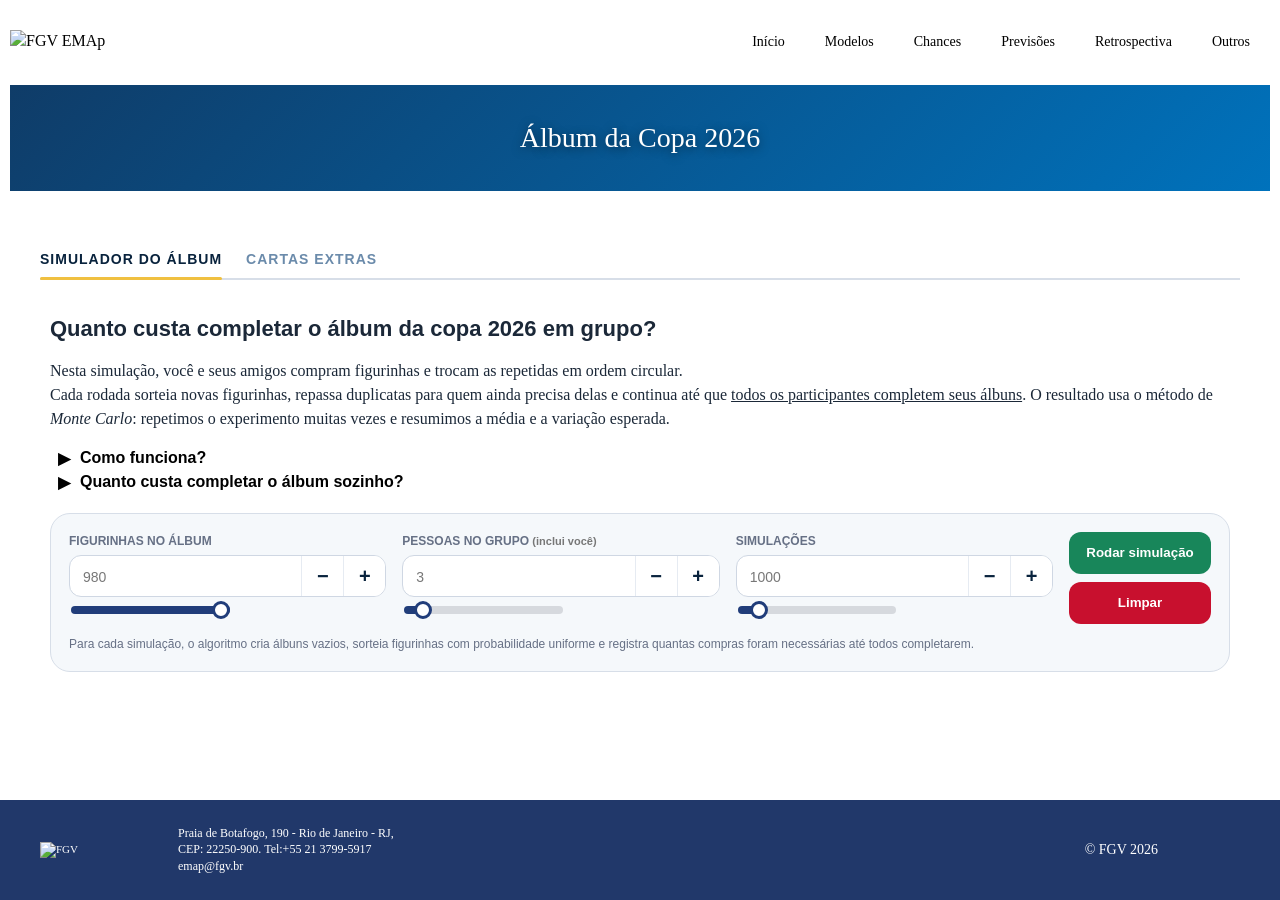
==== commit e3dfdebf: "Add midia.html e fix Argelia Flag" ====
--- a/docs/album.html
+++ b/docs/album.html
@@ -41,8 +41,16 @@
                             <li><a href="chances.html">Chances</a></li>
                             <li><a href="previsoes.html">Previsões</a></li>
                             <li><a href="vis.html">Retrospectiva</a></li>
-                            <li><a href="equipe.html">Equipe</a></li>
-                            <!--<li><a href="midia.html">Na Mídia</a></li>-->
+                            <!--<li><a href="equipe.html">Equipe</a></li>-->
+                            <li class="dropdown">
+                                <a href="#" class="dropdown-link">
+                                    Outros
+                                </a>
+                                <ul class="submenu">
+                                    <li><a href="equipe.html">Equipe</a></li>
+                                    <li><a href="midia.html">Na Mídia</a></li>
+                                </ul>
+                            </li>
                         </ul>
                     </nav>
                 </div>
--- a/docs/css/styles.css
+++ b/docs/css/styles.css
@@ -25,18 +25,27 @@
 *{
     box-sizing: border-box;
 }
-body{
+html,
+body {
+    min-height: 100%;
+}
+
+body {
     margin: 0;
     font-family: 'gotham-book';
     line-height: 1.4;
     overflow-x: hidden;
+
+    min-height: 100vh;
+    display: flex;
+    flex-direction: column;
 }
 img {
     max-width: 100%;
     height: auto;
 }
-.page{
-    flex: 1;
+.page {
+    flex: 1 0 auto;
     max-width: 1260px;
     width: 100%;
     margin: 0 auto;
@@ -982,7 +991,6 @@
 
 
 /* EDITION BADGE */
-
 .edition-badge {
   display: grid;
   grid-template-columns: 1fr auto 1fr;
@@ -2323,7 +2331,9 @@
     margin: 0 auto;
     /*max-width: 1260px;*/
     width: 100%;
-}
+    flex-shrink: 0;
+}
+
 #footer .container{
     display: flex; 
     margin: 0 auto;
@@ -2367,6 +2377,90 @@
 .flourish-footer {
   display: none !important;
 }*/
+
+.chances-section-tabs {
+    display: flex;
+    align-items: flex-end;
+    gap: 24px;
+    width: 100%;
+    margin: 20px 0 15px;
+    border-bottom: 2px solid var(--soft-border);
+    padding-bottom: 5px;
+}
+
+.chances-section-tab {
+    position: relative;
+    border: 0;
+    background: transparent;
+    padding: 0 0 6px;
+    cursor: pointer;
+    font-size: 14px;
+    font-weight: 800;
+    color: var(--muted);
+    font-family: 'gotham-bold', 'gotham-book', sans-serif;
+    text-transform: uppercase;
+    letter-spacing: 1px;
+
+    transition: color .15s ease;
+}
+
+.chances-section-tab:hover {
+    color: var(--text-blue);
+}
+
+.chances-section-tab.active {
+    color: var(--text-blue);
+}
+
+.chances-section-tab.active::after {
+    content: '';
+    position: absolute;
+    left: 0;
+    right: 0;
+    bottom: -7px;
+    height: 3px;
+    background: #f0c040;
+    border-radius: 999px;
+}
+
+.chances-view-panel {
+    display: none;
+}
+
+.chances-view-panel.active {
+    display: block;
+}
+
+@media (max-width: 600px) {
+    .chances-section-tabs {
+        display: grid;
+        grid-template-columns: repeat(3, minmax(0, 1fr));
+        gap: 0;
+        width: 100%;
+        margin-top: 22px;
+        overflow: hidden;
+        padding-bottom: 5px;
+    }
+
+    .chances-section-tab {
+        width: 100%;
+        min-width: 0;
+        max-width: none;
+        padding: 0 4px 6px;
+        font-size: clamp(11px, 2.2vw, 11px);
+        line-height: 1.15;
+        letter-spacing: 0.2px;
+        white-space: normal;
+        text-align: center;
+        justify-self: stretch;
+    }
+
+    .chances-section-tab.active::after {
+        left: 0;
+        right: 0;
+    }
+}
+
 
 /* ==========================================================================
    MEDIA QUERIES (CONSOLIDATED AT THE END FOR CORRECT CASCADE)
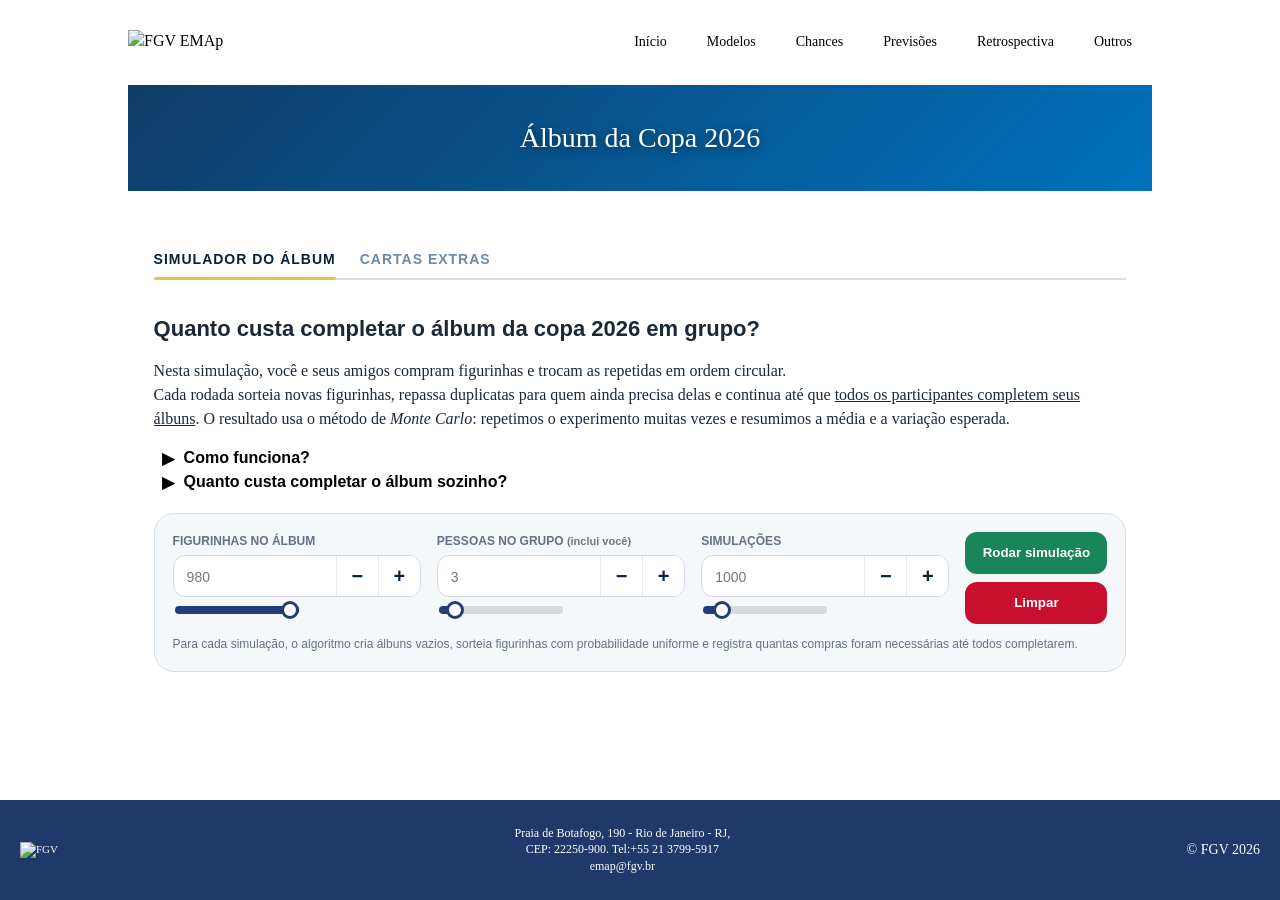
==== commit a3d0671e: "Delete .container and fix #header and #conteudo This fix margins and paddings in mobile" ====
--- a/docs/album.html
+++ b/docs/album.html
@@ -20,278 +20,276 @@
         </script>
     </head>
     <body>
+        <header>
+            <div class="container-header">
+                <div class="logo">
+                    <img src="images/logo.png" alt="FGV EMAp" />
+                </div>
+
+                <div class="menu-toggle" aria-label="Abrir menu" role="button" tabindex="0">
+                    <span></span>
+                    <span></span>
+                    <span></span>
+                </div>
+
+                <nav class="menu">
+                    <ul>
+                        <li><a href="index.html">Início</a></li>
+                        <li><a href="modelos.html">Modelos</a></li>
+                        <li><a href="chances.html">Chances</a></li>
+                        <li><a href="previsoes.html">Previsões</a></li>
+                        <li><a href="vis.html">Retrospectiva</a></li>
+                        <!--<li><a href="equipe.html">Equipe</a></li>-->
+                        <li class="dropdown">
+                            <a href="#" class="dropdown-link" aria-haspopup="true" aria-expanded="false">
+                                Outros
+                            </a>
+                            <ul class="submenu">
+                                <li><a href="equipe.html">Equipe</a></li>
+                                <li><a href="midia.html">Na Mídia</a></li>
+                            </ul>
+                        </li>
+                    </ul>
+                </nav>
+            </div>
+        </header>
+        <!--Final do cabeçalho-->
+
+        <!-- Banner das páginas -->
+        <div class="banner-cabecalho">
+            <div class="texto-banner">Álbum da Copa 2026</div>
+        </div>
+        <!--Fim do banner das páginas-->
+
         <!-- Início do cabeçalho-->
         <div class="page">
-            <header>
-                <div class="container-header">
-                    <div class="logo">
-                        <img src="images/logo.png" alt="FGV EMAp" />
-                    </div>
-
-                    <div class="menu-toggle" aria-label="Abrir menu" role="button" tabindex="0">
-                        <span></span>
-                        <span></span>
-                        <span></span>
-                    </div>
-
-                    <nav class="menu">
-                        <ul>
-                            <li><a href="index.html">Início</a></li>
-                            <li><a href="modelos.html">Modelos</a></li>
-                            <li><a href="chances.html">Chances</a></li>
-                            <li><a href="previsoes.html">Previsões</a></li>
-                            <li><a href="vis.html">Retrospectiva</a></li>
-                            <!--<li><a href="equipe.html">Equipe</a></li>-->
-                            <li class="dropdown">
-                                <a href="#" class="dropdown-link">
-                                    Outros
-                                </a>
-                                <ul class="submenu">
-                                    <li><a href="equipe.html">Equipe</a></li>
-                                    <li><a href="midia.html">Na Mídia</a></li>
-                                </ul>
-                            </li>
-                        </ul>
-                    </nav>
+            <!-- Conteúdo principal -->
+            <div id="conteudo">
+                <div class="chances-section-tabs album-section-tabs" role="tablist" aria-label="Seções do simulador de álbum">
+                    <button
+                        id="album-tab-simulador"
+                        class="chances-section-tab active"
+                        type="button"
+                        role="tab"
+                        aria-selected="true"
+                        aria-controls="album-main-view"
+                        data-album-view="simulador">
+                        Simulador do Álbum
+                    </button>
+
+                    <button
+                        id="album-tab-raras"
+                        class="chances-section-tab"
+                        type="button"
+                        role="tab"
+                        aria-selected="false"
+                        aria-controls="album-raras-view"
+                        data-album-view="raras">
+                        Cartas Extras
+                    </button>
                 </div>
-            </header>
-            <!--Final do cabeçalho-->
-
-            <!-- Banner das páginas -->
-            <div class="banner-cabecalho">
-                <div class="texto-banner">Álbum da Copa 2026</div>
-            </div>
-            <!--Fim do banner das páginas-->
-
-            <!-- Conteúdo principal -->
-            <div class="container">
-                <div id="conteudo" style="width: 100%; max-width: 1200px; margin: 0 auto;">
-                    <div class="chances-section-tabs album-section-tabs" role="tablist" aria-label="Seções do simulador de álbum">
-                        <button
-                            id="album-tab-simulador"
-                            class="chances-section-tab active"
-                            type="button"
-                            role="tab"
-                            aria-selected="true"
-                            aria-controls="album-main-view"
-                            data-album-view="simulador">
-                            Simulador do Álbum
+
+                <div id="album-main-view" class="album-view-panel active" role="tabpanel" aria-labelledby="album-tab-simulador" data-album-panel="simulador">
+                    <section id="album-simulador" class="album-simulador">
+                        <div class="album-hero">
+                            <h1>Quanto custa completar o álbum da copa 2026 em grupo?</h1>
+                            <p>
+                                Nesta simulação, você e seus amigos compram figurinhas e trocam as repetidas em ordem circular.<br>
+                                Cada rodada sorteia novas figurinhas, repassa duplicatas para quem ainda precisa delas e continua até que
+                                <u>todos os participantes completem seus álbuns</u>. O resultado usa o método de <em>Monte Carlo</em>:
+                                repetimos o experimento muitas vezes e resumimos a média e a variação esperada.
+                            </p>
+                        </div>
+
+                        <button class="wc-accordion-toggle" type="button" aria-expanded="false" aria-controls="album-how-it-works">
+                            <span class="arrow">▶</span>
+                            <span class="accordion-label">Como funciona?</span>
                         </button>
 
-                        <button
-                            id="album-tab-raras"
-                            class="chances-section-tab"
-                            type="button"
-                            role="tab"
-                            aria-selected="false"
-                            aria-controls="album-raras-view"
-                            data-album-view="raras">
-                            Cartas Extras
+                        <div id="album-how-it-works" class="wc-accordion-content">
+                            <div class="wc-accordion-inner">
+                                <ol>
+                                    <li>Cada participante compra um pacotinho (7 figurinhas) por vez, em rodízio.</li>
+                                    <li>Se a pessoa já tem uma figurinha, ela passa a repetida para o próximo participante do círculo.</li>
+                                    <li>A figurinha continua circulando até encontrar alguém que ainda não a tenha; se todos já tiverem, ela é descartada.</li>
+                                    <li><strong>Importante:</strong> quem completa o álbum primeiro continua comprando para ajudar o grupo até que o último álbum seja fechado.</li>
+                                </ol>
+                            </div>
+                        </div>
+
+                        <button class="wc-accordion-toggle" type="button" aria-expanded="false" aria-controls="album-alone">
+                            <span class="arrow">▶</span>
+                            <span class="accordion-label">Quanto custa completar o álbum sozinho?</span>
                         </button>
-                    </div>
-
-                    <div id="album-main-view" class="album-view-panel active" role="tabpanel" aria-labelledby="album-tab-simulador" data-album-panel="simulador">
-                        <section id="album-simulador" class="album-simulador">
-                            <div class="album-hero">
-                                <h1>Quanto custa completar o álbum da copa 2026 em grupo?</h1>
+
+                        <div id="album-alone" class="wc-accordion-content">
+                            <div class="wc-accordion-inner">
                                 <p>
-                                    Nesta simulação, você e seus amigos compram figurinhas e trocam as repetidas em ordem circular.<br>
-                                    Cada rodada sorteia novas figurinhas, repassa duplicatas para quem ainda precisa delas e continua até que
-                                    <u>todos os participantes completem seus álbuns</u>. O resultado usa o método de <em>Monte Carlo</em>:
-                                    repetimos o experimento muitas vezes e resumimos a média e a variação esperada.
+                                    Para uma pessoa tentando completar o álbum sozinha, usamos a fórmula clássica do
+                                    <strong>problema do colecionador de cupons</strong>:
+                                    <strong>E[T] = n · H<sub>n</sub></strong>, em que <strong>n = 980</strong> é o número de figurinhas
+                                    diferentes no álbum. 
+                                    Com 980 figurinhas, o valor esperado é de aproximadamente
+                                    <u>7.316 figurinhas compradas</u> (R$ 7.316).
                                 </p>
                             </div>
-
-                            <button class="wc-accordion-toggle" type="button" aria-expanded="false" aria-controls="album-how-it-works">
-                                <span class="arrow">▶</span>
-                                <span class="accordion-label">Como funciona?</span>
-                            </button>
-
-                            <div id="album-how-it-works" class="wc-accordion-content">
-                                <div class="wc-accordion-inner">
-                                    <ol>
-                                        <li>Cada participante compra um pacotinho (7 figurinhas) por vez, em rodízio.</li>
-                                        <li>Se a pessoa já tem uma figurinha, ela passa a repetida para o próximo participante do círculo.</li>
-                                        <li>A figurinha continua circulando até encontrar alguém que ainda não a tenha; se todos já tiverem, ela é descartada.</li>
-                                        <li><strong>Importante:</strong> quem completa o álbum primeiro continua comprando para ajudar o grupo até que o último álbum seja fechado.</li>
-                                    </ol>
+                        </div>
+
+                        <div class="album-controls" aria-label="Configurações da simulação">
+                            <div class="album-field">
+                                <label for="album-stickers">Figurinhas no álbum</label>
+                                <div class="album-stepper">
+                                    <input id="album-stickers" type="number" inputmode="numeric" min="10" max="980" step="1" value="980">
+                                    <button type="button" data-step-target="album-stickers" data-step="-10" aria-label="Diminuir figurinhas">−</button>
+                                    <button type="button" data-step-target="album-stickers" data-step="10" aria-label="Aumentar figurinhas">+</button>
                                 </div>
-                            </div>
-
-                            <button class="wc-accordion-toggle" type="button" aria-expanded="false" aria-controls="album-alone">
-                                <span class="arrow">▶</span>
-                                <span class="accordion-label">Quanto custa completar o álbum sozinho?</span>
-                            </button>
-
-                            <div id="album-alone" class="wc-accordion-content">
-                                <div class="wc-accordion-inner">
-                                    <p>
-                                        Para uma pessoa tentando completar o álbum sozinha, usamos a fórmula clássica do
-                                        <strong>problema do colecionador de cupons</strong>:
-                                        <strong>E[T] = n · H<sub>n</sub></strong>, em que <strong>n = 980</strong> é o número de figurinhas
-                                        diferentes no álbum. 
-                                        Com 980 figurinhas, o valor esperado é de aproximadamente
-                                        <u>7.316 figurinhas compradas</u> (R$ 7.316).
-                                    </p>
+                                <input id="album-stickers-range" type="range" min="10" max="980" step="10" value="980" aria-label="Figurinhas no álbum">
+                            </div>
+
+                            <div class="album-field">
+                                <label for="album-people">Pessoas no grupo <small>(inclui você)</small></label>
+                                <div class="album-stepper">
+                                    <input id="album-people" type="number" inputmode="numeric" min="1" max="30" step="1" value="3">
+                                    <button type="button" data-step-target="album-people" data-step="-1" aria-label="Diminuir pessoas">−</button>
+                                    <button type="button" data-step-target="album-people" data-step="1" aria-label="Aumentar pessoas">+</button>
                                 </div>
-                            </div>
-
-                            <div class="album-controls" aria-label="Configurações da simulação">
-                                <div class="album-field">
-                                    <label for="album-stickers">Figurinhas no álbum</label>
-                                    <div class="album-stepper">
-                                        <input id="album-stickers" type="number" inputmode="numeric" min="10" max="980" step="1" value="980">
-                                        <button type="button" data-step-target="album-stickers" data-step="-10" aria-label="Diminuir figurinhas">−</button>
-                                        <button type="button" data-step-target="album-stickers" data-step="10" aria-label="Aumentar figurinhas">+</button>
+                                <input id="album-people-range" type="range" min="1" max="30" step="1" value="3" aria-label="Pessoas no grupo">
+                            </div>
+
+                            <div class="album-field">
+                                <label for="album-simulations">Simulações</label>
+                                <div class="album-stepper">
+                                    <input id="album-simulations" type="number" inputmode="numeric" min="100" max="10000" step="100" value="1000">
+                                    <button type="button" data-step-target="album-simulations" data-step="-100" aria-label="Diminuir simulações">−</button>
+                                    <button type="button" data-step-target="album-simulations" data-step="100" aria-label="Aumentar simulações">+</button>
+                                </div>
+                                <input id="album-simulations-range" type="range" min="100" max="10000" step="100" value="1000" aria-label="Número de simulações">
+                            </div>
+
+                            <div class="album-actions">
+                                <button id="album-run" class="album-run" type="button">Rodar simulação</button>
+                                <button id="album-reset" class="album-reset" type="button">Limpar</button>
+                            </div>
+
+                            <p class="album-hint">
+                                Para cada simulação, o algoritmo cria álbuns vazios, sorteia figurinhas com probabilidade uniforme e registra quantas compras foram necessárias até todos completarem.
+                            </p>
+                        </div>
+
+                        <div id="album-progress" class="album-progress" hidden>
+                            <div class="album-progress-top">
+                                <span>Simulando...</span>
+                                <strong id="album-progress-label">0%</strong>
+                            </div>
+                            <div class="album-progress-bar" aria-hidden="true">
+                                <span id="album-progress-fill"></span>
+                            </div>
+                        </div>
+
+                        <div id="album-results" class="album-results" hidden>
+                            <!--<div class="album-results-head">
+                                <div>
+                                    <h2>Resultados das Simulações</h2>
+                                </div>
+                                <p id="album-result-text"></p>
+                            </div>-->
+
+                            <div id="album-summary" class="album-insights" aria-label="Resumo numérico da simulação"></div>
+
+                            <div class="album-result-grid">
+                                <div class="album-chart-card">
+                                    <div class="album-chart-carousel" aria-label="Gráficos da simulação">
+                                        <button id="album-chart-prev" class="scroll-btn left" type="button" aria-label="Gráfico anterior">❮</button>
+                                        <div class="album-chart-viewport">
+                                            <div class="album-chart-slide is-active" data-chart-slide>
+                                                <h3 style="margin-left: 6px;">Distribuição de quantas figurinhas você terá comprado ao fim da jornada do grupo</h3>
+                                                <canvas id="album-histogram-group-person" height="220"></canvas>
+                                            </div>
+                                            <div class="album-chart-slide" data-chart-slide>
+                                                <h3 style="margin-left: 6px;">Distribuição de quantas figurinhas você terá comprado quando completar seu álbum</h3>
+                                                <canvas id="album-histogram-own-completion" height="220"></canvas>
+                                            </div>
+                                            <div class="album-chart-slide" data-chart-slide>
+                                                <h3 style="margin-left: 6px;">Distribuição do total de figurinhas compradas pelo grupo</h3>
+                                                <canvas id="album-histogram-total" height="220"></canvas>
+                                            </div>
+                                        </div>
+                                        <button id="album-chart-next" class="scroll-btn right" type="button" aria-label="Próximo gráfico">❯</button>
                                     </div>
-                                    <input id="album-stickers-range" type="range" min="10" max="980" step="10" value="980" aria-label="Figurinhas no álbum">
+                                    <p class="album-notes">O gráfico mostra a concentração dos resultados: quanto mais alta a barra, mais simulações terminaram naquele intervalo.</p>
                                 </div>
 
-                                <div class="album-field">
-                                    <label for="album-people">Pessoas no grupo <small>(inclui você)</small></label>
-                                    <div class="album-stepper">
-                                        <input id="album-people" type="number" inputmode="numeric" min="1" max="30" step="1" value="3">
-                                        <button type="button" data-step-target="album-people" data-step="-1" aria-label="Diminuir pessoas">−</button>
-                                        <button type="button" data-step-target="album-people" data-step="1" aria-label="Aumentar pessoas">+</button>
+                                <div class="album-table-card">
+                                    <h3>Detalhes das Simulações</h3>
+                                    <table class="album-table">
+                                        <tbody id="album-detail-body"></tbody>
+                                    </table>
+                                    <!--<p class="album-notes">A referência “sozinho” usa a estimativa clássica do problema do colecionador de cupons para uma pessoa sem trocas.</p>-->
+                                </div>
+                            </div>
+                            <div id="album-decision" class="album-decision-card" aria-label="Tabela de decisão da simulação"></div>
+                        </div>
+                    </section>
+                </div>
+
+                <div id="album-raras-view" class="album-view-panel" role="tabpanel" aria-labelledby="album-tab-raras" data-album-panel="raras" hidden>
+                    <section id="album-raras" class="album-simulador album-rarity-section">
+                        <div class="album-hero album-rarity-hero">
+                            <h1>Quão raras são as cartas extras?</h1>
+                            <p>
+                                Essas figurinhas não contam para completar o álbum oficial, mas são itens especiais de colecionador.
+                                As chances abaixo usam as proporções médias estimadas para cada raridade.
+                            </p>
+                        </div>
+
+                        <div class="rare-grid" aria-label="Chance de obter cartas extras">
+                            <div class="rare-card rare-probability-card">
+                                <div class="rare-card-head">
+                                    <div>
+                                        <h2>Chance por quantidade de pacotinhos</h2>
+                                        <p>Escolha quantos pacotinhos você pretende comprar e veja a chance de tirar pelo menos uma carta de cada raridade.</p>
                                     </div>
-                                    <input id="album-people-range" type="range" min="1" max="30" step="1" value="3" aria-label="Pessoas no grupo">
+                                    <strong id="rare-pack-label" class="rare-pack-label">500 pacotinhos</strong>
                                 </div>
 
-                                <div class="album-field">
-                                    <label for="album-simulations">Simulações</label>
-                                    <div class="album-stepper">
-                                        <input id="album-simulations" type="number" inputmode="numeric" min="100" max="10000" step="100" value="1000">
-                                        <button type="button" data-step-target="album-simulations" data-step="-100" aria-label="Diminuir simulações">−</button>
-                                        <button type="button" data-step-target="album-simulations" data-step="100" aria-label="Aumentar simulações">+</button>
+                                <div class="rare-slider-row">
+                                    <input id="rare-pack-count" class="rare-range" type="range" min="1" max="5000" step="1" value="500" aria-label="Pacotinhos para calcular chance de cartas extras">
+                                    <input id="rare-pack-count-number" class="rare-number" type="number" inputmode="numeric" min="1" max="5000" step="1" value="500" aria-label="Número de pacotinhos">
+                                </div>
+
+                                <div id="rare-bars" class="rare-bars" aria-live="polite"></div>
+                            </div>
+
+                            <div class="rare-card rare-pack-card">
+                                <div class="rare-pack-copy">
+                                    <h2>Simulador de abertura</h2>
+                                    <p>Simule uma quantidade de pacotinhos e veja as cartas extras encontradas.</p>
+                                </div>
+
+                                <div class="rare-pack-layout">
+                                    <div class="rare-opening-stage">
+                                        <div class="rare-pack-visual" aria-live="polite">
+                                            <span class="rare-pack-shine" aria-hidden="true"></span>
+                                            <img src="images/pacotinho.png" alt="Pacotinho Panini Copa 2026">
+                                            <div id="rare-pack-result-overlay" class="rare-pack-result-overlay">
+                                                <strong>Abra pacotinhos</strong>
+                                                <span>As estatísticas aparecem aqui.</span>
+                                            </div>
+                                        </div>
+                                        <button id="rare-open-button" type="button">Abrir 100 pacotinhos</button>
                                     </div>
-                                    <input id="album-simulations-range" type="range" min="100" max="10000" step="100" value="1000" aria-label="Número de simulações">
-                                </div>
-
-                                <div class="album-actions">
-                                    <button id="album-run" class="album-run" type="button">Rodar simulação</button>
-                                    <button id="album-reset" class="album-reset" type="button">Limpar</button>
-                                </div>
-
-                                <p class="album-hint">
-                                    Para cada simulação, o algoritmo cria álbuns vazios, sorteia figurinhas com probabilidade uniforme e registra quantas compras foram necessárias até todos completarem.
-                                </p>
-                            </div>
-
-                            <div id="album-progress" class="album-progress" hidden>
-                                <div class="album-progress-top">
-                                    <span>Simulando...</span>
-                                    <strong id="album-progress-label">0%</strong>
-                                </div>
-                                <div class="album-progress-bar" aria-hidden="true">
-                                    <span id="album-progress-fill"></span>
-                                </div>
-                            </div>
-
-                            <div id="album-results" class="album-results" hidden>
-                                <!--<div class="album-results-head">
-                                    <div>
-                                        <h2>Resultados das Simulações</h2>
-                                    </div>
-                                    <p id="album-result-text"></p>
-                                </div>-->
-
-                                <div id="album-summary" class="album-insights" aria-label="Resumo numérico da simulação"></div>
-
-                                <div class="album-result-grid">
-                                    <div class="album-chart-card">
-                                        <div class="album-chart-carousel" aria-label="Gráficos da simulação">
-                                            <button id="album-chart-prev" class="scroll-btn left" type="button" aria-label="Gráfico anterior">❮</button>
-                                            <div class="album-chart-viewport">
-                                                <div class="album-chart-slide is-active" data-chart-slide>
-                                                    <h3 style="margin-left: 6px;">Distribuição de quantas figurinhas você terá comprado ao fim da jornada do grupo</h3>
-                                                    <canvas id="album-histogram-group-person" height="220"></canvas>
-                                                </div>
-                                                <div class="album-chart-slide" data-chart-slide>
-                                                    <h3 style="margin-left: 6px;">Distribuição de quantas figurinhas você terá comprado quando completar seu álbum</h3>
-                                                    <canvas id="album-histogram-own-completion" height="220"></canvas>
-                                                </div>
-                                                <div class="album-chart-slide" data-chart-slide>
-                                                    <h3 style="margin-left: 6px;">Distribuição do total de figurinhas compradas pelo grupo</h3>
-                                                    <canvas id="album-histogram-total" height="220"></canvas>
-                                                </div>
-                                            </div>
-                                            <button id="album-chart-next" class="scroll-btn right" type="button" aria-label="Próximo gráfico">❯</button>
-                                        </div>
-                                        <p class="album-notes">O gráfico mostra a concentração dos resultados: quanto mais alta a barra, mais simulações terminaram naquele intervalo.</p>
-                                    </div>
-
-                                    <div class="album-table-card">
-                                        <h3>Detalhes das Simulações</h3>
-                                        <table class="album-table">
-                                            <tbody id="album-detail-body"></tbody>
-                                        </table>
-                                        <!--<p class="album-notes">A referência “sozinho” usa a estimativa clássica do problema do colecionador de cupons para uma pessoa sem trocas.</p>-->
-                                    </div>
-                                </div>
-                                <div id="album-decision" class="album-decision-card" aria-label="Tabela de decisão da simulação"></div>
-                            </div>
-                        </section>
-                    </div>
-
-                    <div id="album-raras-view" class="album-view-panel" role="tabpanel" aria-labelledby="album-tab-raras" data-album-panel="raras" hidden>
-                        <section id="album-raras" class="album-simulador album-rarity-section">
-                            <div class="album-hero album-rarity-hero">
-                                <h1>Quão raras são as cartas extras?</h1>
-                                <p>
-                                    Essas figurinhas não contam para completar o álbum oficial, mas são itens especiais de colecionador.
-                                    As chances abaixo usam as proporções médias estimadas para cada raridade.
-                                </p>
-                            </div>
-
-                            <div class="rare-grid" aria-label="Chance de obter cartas extras">
-                                <div class="rare-card rare-probability-card">
-                                    <div class="rare-card-head">
-                                        <div>
-                                            <h2>Chance por quantidade de pacotinhos</h2>
-                                            <p>Escolha quantos pacotinhos você pretende comprar e veja a chance de tirar pelo menos uma carta de cada raridade.</p>
-                                        </div>
-                                        <strong id="rare-pack-label" class="rare-pack-label">500 pacotinhos</strong>
-                                    </div>
-
-                                    <div class="rare-slider-row">
-                                        <input id="rare-pack-count" class="rare-range" type="range" min="1" max="5000" step="1" value="500" aria-label="Pacotinhos para calcular chance de cartas extras">
-                                        <input id="rare-pack-count-number" class="rare-number" type="number" inputmode="numeric" min="1" max="5000" step="1" value="500" aria-label="Número de pacotinhos">
-                                    </div>
-
-                                    <div id="rare-bars" class="rare-bars" aria-live="polite"></div>
-                                </div>
-
-                                <div class="rare-card rare-pack-card">
-                                    <div class="rare-pack-copy">
-                                        <h2>Simulador de abertura</h2>
-                                        <p>Simule uma quantidade de pacotinhos e veja as cartas extras encontradas.</p>
-                                    </div>
-
-                                    <div class="rare-pack-layout">
-                                        <div class="rare-opening-stage">
-                                            <div class="rare-pack-visual" aria-live="polite">
-                                                <span class="rare-pack-shine" aria-hidden="true"></span>
-                                                <img src="images/pacotinho.png" alt="Pacotinho Panini Copa 2026">
-                                                <div id="rare-pack-result-overlay" class="rare-pack-result-overlay">
-                                                    <strong>Abra pacotinhos</strong>
-                                                    <span>As estatísticas aparecem aqui.</span>
-                                                </div>
-                                            </div>
-                                            <button id="rare-open-button" type="button">Abrir 100 pacotinhos</button>
-                                        </div>
-
-                                        <div class="rare-open-panel">
-                                            <label for="rare-open-count">Pacotinhos para abrir</label>
-                                            <input id="rare-open-count" type="number" inputmode="numeric" min="1" max="10000" step="1" value="100">
-                                            <div id="rare-pack-result-summary" class="rare-pack-result-summary" aria-live="polite">
-                                                <p>Você ainda não abriu nenhum pacotinho nesta simulação.</p>
-                                            </div>
+
+                                    <div class="rare-open-panel">
+                                        <label for="rare-open-count">Pacotinhos para abrir</label>
+                                        <input id="rare-open-count" type="number" inputmode="numeric" min="1" max="10000" step="1" value="100">
+                                        <div id="rare-pack-result-summary" class="rare-pack-result-summary" aria-live="polite">
+                                            <p>Você ainda não abriu nenhum pacotinho nesta simulação.</p>
                                         </div>
                                     </div>
                                 </div>
                             </div>
-                        </section>  
-                    </div>
+                        </div>
+                    </section>  
                 </div>
             </div>
         </div>
--- a/docs/css/styles.css
+++ b/docs/css/styles.css
@@ -46,16 +46,20 @@
 }
 .page {
     flex: 1 0 auto;
-    max-width: 1260px;
+    /* max-width: 1260px; */
+    width: 80%;
+    margin: 0 auto;
+}
+
+.content-row{
+    display: grid;
+    grid-template-columns: minmax(0, 1fr) 280px;
+    column-gap: 3%;
+    row-gap: 0;
     width: 100%;
-    margin: 0 auto;
-}
-.container{
-    max-width: 1200px;
-    margin: 40px auto;
-    width: 100%;
-    overflow: hidden;
-}
+    align-items: start;
+}
+
 .margin-top-40 {
     margin-top: 40px;
 }
@@ -63,15 +67,17 @@
     font-weight: bold;
 }
 /* ============= CABEÇALHO =================*/
-header{
-    padding: 30px 0 50px;
+header {
+    padding: 30px 10% 0 10%;
     width: 100%;
     margin: 0 auto;
     position: relative;
 }
+
 .logo {
     float: left;
 }
+
 .menu-toggle {
     display: none;
     float: right;
@@ -178,6 +184,13 @@
     overflow: hidden;
     box-shadow: 0 2px 5px rgba(0,0,0,.10);
     position: relative;
+}
+
+@media (max-width: 992px) {
+    .content-row {
+        grid-template-columns: 1fr;
+        gap: 32px;
+    }
 }
 
 @media (max-width: 940px) {
@@ -371,7 +384,7 @@
 
 
 /*=================== BANNER ===========================*/
-.banner-cabecalho{
+.banner-cabecalho {
     min-height: 106px;
     height: auto;
     position: relative;
@@ -380,8 +393,19 @@
     display: flex;
     align-items: center;
     justify-content: center;
-    width: 100%;
-}
+    margin: 0 auto;
+    width: 80%;
+}
+
+@media (max-width: 1024px) {
+    .banner-cabecalho {
+        width: 100%;
+    }
+    .page{
+        width: 100%;
+    }
+}
+
 .banner-cabecalho.inicial{
     /*height: 232px;*/
     min-height: 200px;
@@ -407,8 +431,10 @@
 }
 /*=================== CONTEUDO ===========================*/
 #conteudo {
-    max-width: 875px;
+    /* max-width: 1200px; */
     width: 100%;
+    margin: 40px 0;
+    padding: 0 2.5%;
     float: left;
     line-height: 1.5;
 }
@@ -2336,21 +2362,28 @@
 
 #footer .container{
     display: flex; 
+    justify-content: space-between;
+    align-items: center;
     margin: 0 auto;
     color:#FFFFFF;
     font-family: 'gotham-book';
     font-size: 11px;
+    padding: 0 20px;
 }
 .column-3 {
     align-self: center;
 }
+.logo-rodape {
+    flex: 0 0 auto;
+}
 .txt-middle {
-    width: 50%;
-    padding-left: 100px;
+    flex: 1 1 auto;
+    text-align: center;
+    padding-left: 0;
     font-size: 12px;
 }
 .txt-right {
-    width: 40%;
+    flex: 0 0 auto;
     text-align: right;
     font-size: 14px;
 }
@@ -2434,7 +2467,7 @@
 @media (max-width: 600px) {
     .chances-section-tabs {
         display: grid;
-        grid-template-columns: repeat(3, minmax(0, 1fr));
+        grid-template-columns: repeat(2, minmax(0, 1fr));
         gap: 0;
         width: 100%;
         margin-top: 22px;
@@ -2447,7 +2480,7 @@
         min-width: 0;
         max-width: none;
         padding: 0 4px 6px;
-        font-size: clamp(11px, 2.2vw, 11px);
+        font-size: clamp(11.5px, 2.2vw, 11px);
         line-height: 1.15;
         letter-spacing: 0.2px;
         white-space: normal;
@@ -2461,10 +2494,36 @@
     }
 }
 
+#barra-lateral-direita .menu-caixa ul li a,
+#barra-lateral-direita .menu-caixa ul li a:visited {
+    color: #233b65;
+}
+
+#barra-lateral-direita .menu-caixa ul li a:hover {
+    color: #1f4e8c;
+}
+
+
 
 /* ==========================================================================
    MEDIA QUERIES (CONSOLIDATED AT THE END FOR CORRECT CASCADE)
    ========================================================================== */
+@media (max-width: 480px) {
+    #barra-lateral-direita .menu-caixa > ul {
+        padding-left: 0;
+        margin: 0;
+    }
+
+    #barra-lateral-direita .menu-caixa > ul > li {
+        margin-bottom: 0;
+        padding: 0;
+        list-style: none;
+    }
+
+    #barra-lateral-direita .menu-caixa > ul > li:last-child > a {
+        border-bottom: none;
+    }
+}
 
 @media (max-width: 1024px) {
     /* Header Optimization */
@@ -2521,7 +2580,7 @@
         font-size: 16px;
         display: block;
     }
-    .menu > ul > li > ul {
+    .menu > ul > li:not(.dropdown) > ul {
         position: static;
         width: 100%;
         box-shadow: none;
@@ -2537,13 +2596,13 @@
         -webkit-overflow-scrolling: touch;
         margin-bottom: 20px;
     }
-    
+
     #conteudo, #barra-lateral-direita {
         max-width: 100%;
         width: 100%;
         float: none;
-        padding: 20px;
-    }
+    }
+    
     .container {
         margin: 10px auto;
     }
@@ -2592,6 +2651,11 @@
     .equipe-grid {
         grid-template-columns: repeat(3, minmax(0, 1fr));
         gap: 15px;
+    }
+
+    #conteudo {
+        margin-top: 20px;
+        padding: 20px;
     }
 }
 
@@ -2908,7 +2972,7 @@
     display: none;
     position: absolute;
 
-    top: 30px;
+    top: 38px;
     bottom: auto;
     left: 50%;
     transform: translateX(-50%);
@@ -2924,10 +2988,95 @@
     z-index: 9999;
 }
 
-.dropdown:hover .submenu,
-.dropdown:focus-within .submenu {
-    display: block;
-}
+@media (min-width: 1025px) {
+    .dropdown:hover .submenu,
+    .dropdown:focus-within .submenu {
+        display: block;
+    }
+}
+
+@media (max-width: 1024px) {
+    .menu > ul > li.dropdown {
+        padding-bottom: 12px;
+    }
+
+    .menu > ul > li.dropdown > .dropdown-link {
+        display: flex;
+        align-items: center;
+        justify-content: space-between;
+        width: 100%;
+    }
+
+    .menu > ul > li.dropdown > .dropdown-link::after {
+        content: "";
+        width: 8px;
+        height: 8px;
+        border-right: 2px solid #111111;
+        border-bottom: 2px solid #111111;
+        transform: rotate(45deg);
+        transition: transform 0.2s ease;
+        margin-left: auto;
+    }
+
+    .menu > ul > li.dropdown.open > .dropdown-link::after {
+        transform: rotate(-135deg);
+    }
+
+    .menu > ul > li.dropdown > .submenu {
+        display: none;
+        position: static;
+        top: auto;
+        left: auto;
+        transform: none;
+
+        width: 100%;
+        min-width: 0;
+
+        margin: 10px 0 0;
+        padding: 0;
+
+        background: transparent;
+        list-style: none;
+        box-shadow: none;
+        z-index: auto;
+    }
+    .menu > ul > li.dropdown.open > .submenu {
+        display: block;
+    }
+
+    .menu > ul > li.dropdown > .submenu li {
+        width: 100%;
+        margin: 0;
+        padding: 0;
+    }
+
+    .menu > ul > li.dropdown > .submenu li a {
+        display: block;
+        width: 100%;
+        box-sizing: border-box;
+
+        padding: 12px 0 12px 28px;
+
+        background: transparent;
+        color: #000000;
+
+        font-size: 15px;
+        text-decoration: none;
+        white-space: normal;
+
+        transition: background-color 0.2s ease;
+    }
+
+    .menu > ul > li.dropdown > .submenu li a:hover,
+    .menu > ul > li.dropdown > .submenu li a:focus {
+        background-color: #eeeeee;
+    }
+
+    .menu > ul > li.dropdown > .submenu li + li a {
+        border-top: 1px solid #eeeeee;
+    }
+}
+
 
 .submenu li {
     width: 100%;
@@ -2958,4 +3107,275 @@
     background-color: #eeeeee;
 }
 
-
+/* ==========================================================================
+   PORTAL HOME PAGE STYLING (REWORK DE OUTUBRO 2026)
+   ========================================================================== */
+
+.portal-container {
+    width: 100%;
+    max-width: 1200px;
+    margin: 0 auto;
+    padding: 0 15px 60px; /* Adicionado 60px de espaçamento no fundo para afastar do rodapé */
+}
+
+.portal-section {
+    margin-bottom: 60px;
+    padding-bottom: 40px;
+    border-bottom: 1.5px solid #e8eff5;
+}
+
+.portal-section:last-child {
+    margin-bottom: 20px;
+    padding-bottom: 0;
+    border-bottom: none;
+}
+
+.portal-section-header {
+    margin-bottom: 30px;
+}
+
+.portal-category-eyebrow {
+    font-family: 'gotham-bold', sans-serif;
+    font-size: 11px;
+    text-transform: uppercase;
+    color: #0093d2;
+    letter-spacing: 2px;
+    margin-bottom: 6px;
+    display: block;
+}
+
+.portal-category-title {
+    font-family: 'gotham-bold', sans-serif;
+    font-size: 26px;
+    color: #0f3c68;
+    margin: 0 0 10px 0;
+    line-height: 1.2;
+}
+
+.portal-category-desc {
+    font-family: 'gotham-book', sans-serif;
+    font-size: 14.5px;
+    color: #5c6f84;
+    max-width: 900px;
+    margin: 0;
+    line-height: 1.6;
+}
+
+/* CARDS E LISTAGEM DO PORTAL */
+.portal-cards-list {
+    display: flex;
+    flex-direction: column;
+    gap: 28px;
+}
+
+.portal-card {
+    display: flex;
+    flex-direction: row;
+    height: 240px;
+    background: #ffffff;
+    border-radius: 16px;
+    border: 1px solid #e3edf5;
+    box-shadow: 0 4px 16px rgba(15, 60, 104, 0.03);
+    overflow: hidden;
+    transition: transform 0.3s cubic-bezier(0.25, 0.8, 0.25, 1), 
+                box-shadow 0.3s cubic-bezier(0.25, 0.8, 0.25, 1), 
+                border-color 0.3s ease;
+    width: 100%;
+}
+
+.portal-card:hover {
+    transform: translateY(-4px);
+    box-shadow: 0 12px 28px rgba(15, 60, 104, 0.08);
+    border-color: rgba(0, 147, 210, 0.25);
+}
+
+/* Alternância automática de imagem esquerda / direita para layout editorial */
+.portal-card:nth-child(even) {
+    flex-direction: row-reverse;
+}
+
+.portal-card-content {
+    flex: 1;
+    padding: 30px 35px;
+    display: flex;
+    flex-direction: column;
+    justify-content: center;
+}
+
+.portal-eyebrow {
+    font-family: 'gotham-bold', sans-serif;
+    font-size: 10px;
+    text-transform: uppercase;
+    color: #0072bc;
+    letter-spacing: 1.5px;
+    margin-bottom: 8px;
+    display: block;
+}
+
+.portal-card-title {
+    font-family: 'gotham-bold', sans-serif;
+    font-size: 20px;
+    color: #0f3c68;
+    margin: 0 0 12px 0;
+    line-height: 1.3;
+}
+
+.portal-card-desc {
+    font-family: 'gotham-book', sans-serif;
+    font-size: 13.5px;
+    color: #5c6f84;
+    line-height: 1.6;
+    margin: 0 0 24px 0;
+}
+
+.portal-btn {
+    display: inline-flex;
+    align-items: center;
+    justify-content: center;
+    padding: 10px 22px;
+    font-family: 'gotham-medium', sans-serif;
+    font-size: 13px;
+    color: #ffffff !important;
+    background: linear-gradient(135deg, #0093d2 0%, #0072bc 100%);
+    border: none;
+    border-radius: 8px;
+    text-decoration: none !important;
+    box-shadow: 0 3px 10px rgba(0, 147, 210, 0.2);
+    transition: transform 0.2s ease, box-shadow 0.2s ease, filter 0.2s ease;
+    cursor: pointer;
+    max-width: fit-content;
+}
+
+.portal-btn:hover {
+    transform: translateY(-1px);
+    box-shadow: 0 5px 15px rgba(0, 147, 210, 0.35);
+    filter: brightness(1.05);
+}
+
+.portal-btn:active {
+    transform: translateY(1px);
+}
+
+.portal-card-img-wrap {
+    width: 320px;
+    height: 100%;
+    flex-shrink: 0;
+    background: #f8fafc;
+    overflow: hidden;
+    display: flex;
+    align-items: center;
+    justify-content: center;
+    border-left: 1px solid #e3edf5;
+}
+
+/* Ajuste da borda do wrap da imagem de acordo com a alternância */
+.portal-card:nth-child(even) .portal-card-img-wrap {
+    border-left: none;
+    border-right: 1px solid #e3edf5;
+}
+
+.portal-card-img {
+    width: 100%;
+    height: 100%;
+    object-fit: cover;
+    display: block;
+    transition: transform 0.5s cubic-bezier(0.25, 0.8, 0.25, 1);
+}
+
+.portal-card:hover .portal-card-img {
+    transform: scale(1.03);
+}
+
+/* GRID RESPONSIVO PARA EQUIPE E MIDIA (SOBRE O PROJETO) */
+.portal-grid-sobre {
+    display: grid;
+    grid-template-columns: repeat(auto-fit, minmax(280px, 1fr));
+    gap: 24px;
+}
+
+.portal-card-sobre {
+    background: #f8fafc;
+    border: 1px solid #eaf1f7;
+    border-radius: 12px;
+    padding: 24px;
+    display: flex;
+    flex-direction: column;
+    justify-content: space-between;
+    transition: transform 0.3s ease, box-shadow 0.3s ease, border-color 0.3s ease;
+}
+
+.portal-card-sobre:hover {
+    transform: translateY(-3px);
+    box-shadow: 0 8px 20px rgba(15, 60, 104, 0.05);
+    border-color: rgba(0, 147, 210, 0.2);
+}
+
+.portal-card-sobre h4 {
+    font-family: 'gotham-bold', sans-serif;
+    font-size: 16px;
+    color: #0f3c68;
+    margin: 0 0 10px 0;
+}
+
+.portal-card-sobre p {
+    font-family: 'gotham-book', sans-serif;
+    font-size: 13px;
+    color: #5c6f84;
+    line-height: 1.5;
+    margin: 0 0 20px 0;
+}
+
+/* DISCLAIMER REESTILIZADO PARA O PORTAL */
+.portal-disclaimer-card {
+    margin-top: 50px;
+    padding: 22px 26px;
+    background: #f8fafc;
+    border-left: 5px solid #0093d2;
+    border-radius: 8px;
+    box-shadow: 0 2px 8px rgba(15, 60, 104, 0.02);
+}
+
+.portal-disclaimer-card h5 {
+    font-family: 'gotham-bold', sans-serif;
+    font-size: 13px;
+    color: #0f3c68;
+    margin: 0 0 8px 0;
+    text-transform: uppercase;
+    letter-spacing: 0.5px;
+}
+
+.portal-disclaimer-card p {
+    font-family: 'gotham-book', sans-serif;
+    font-size: 12.5px;
+    line-height: 1.6;
+    color: #62758a;
+    margin: 0;
+}
+
+/* RESPONSIVIDADE DO PORTAL */
+@media (max-width: 860px) {
+    .portal-card, .portal-card:nth-child(even) {
+        flex-direction: column !important;
+        height: auto !important;
+    }
+    
+    .portal-card-img-wrap {
+        width: 100% !important;
+        height: 180px !important;
+        min-height: 180px !important;
+        border-left: none !important;
+        border-right: none !important;
+        border-bottom: 1px solid #e3edf5;
+    }
+    
+    .portal-card-content {
+        padding: 24px 20px;
+    }
+    
+    .portal-category-title {
+        font-size: 22px;
+    }
+}
+
+
+
--- a/docs/css/album.css
+++ b/docs/css/album.css
@@ -705,7 +705,7 @@
 
     .album-hero {
         border-radius: 18px;
-        padding: 22px;
+        padding: 0 20px 20px 20px;
     }
 
     .album-hero h1 {
@@ -962,10 +962,6 @@
 /* Cartas extras / cromos raros */
 .album-rarity-section {
     margin-top: 44px;
-}
-
-.album-rarity-hero {
-    margin-bottom: 16px;
 }
 
 .rare-grid {
